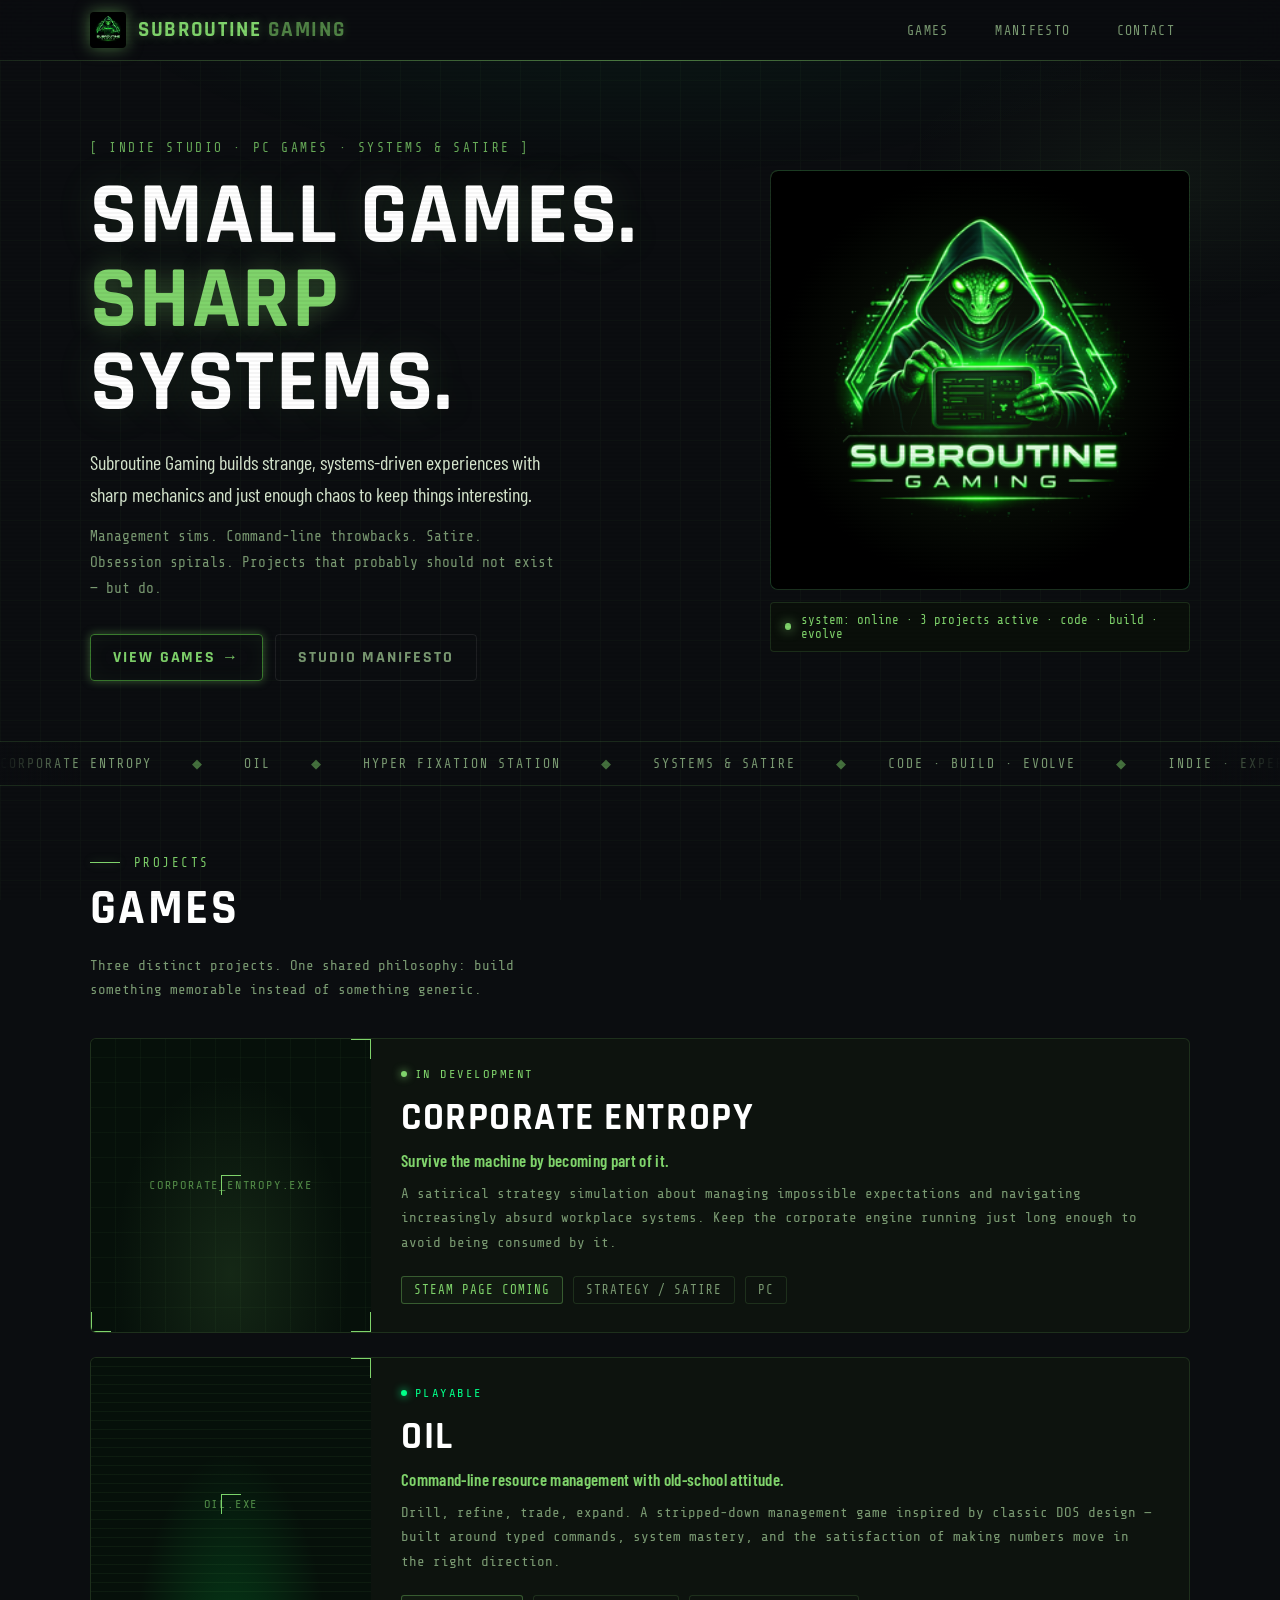
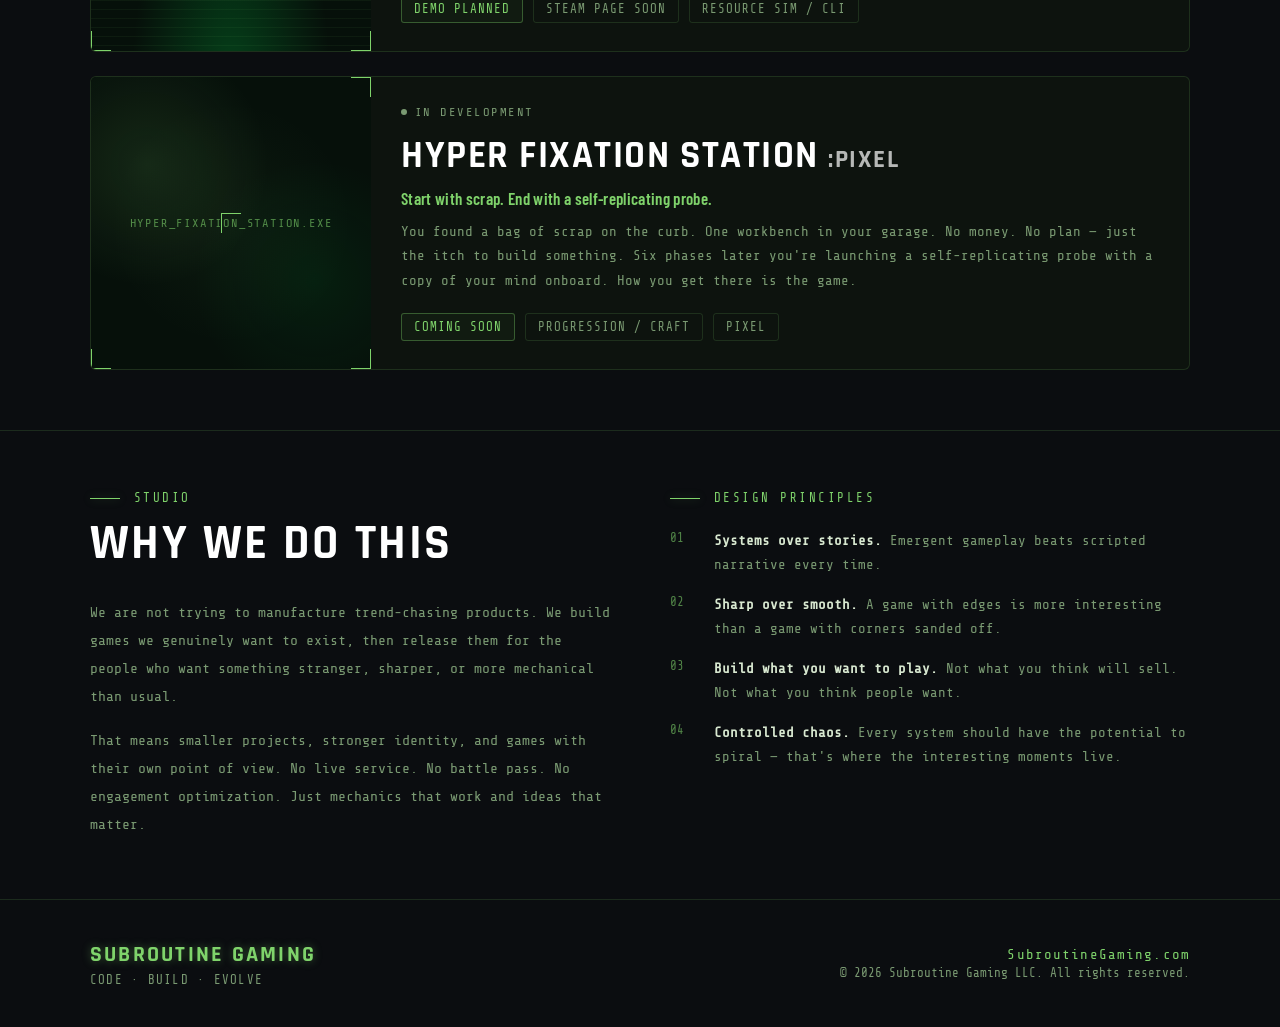
==== index.html @ ff996391 "Add files via upload" ====
<!DOCTYPE html>
<html lang="en">
<head>
  <meta charset="UTF-8" />
  <meta name="viewport" content="width=device-width, initial-scale=1.0" />
  <title>Subroutine Gaming — Small Games. Sharp Systems.</title>
  <meta name="description" content="Indie studio building experimental, systems-driven games with sharp mechanics, unusual presentation, and a little bit of chaos." />
  <link rel="preconnect" href="https://fonts.googleapis.com">
  <link rel="preconnect" href="https://fonts.gstatic.com" crossorigin>
  <link href="https://fonts.googleapis.com/css2?family=Rajdhani:wght@500;600;700&family=Share+Tech+Mono&family=Barlow+Condensed:wght@400;600;700;800&display=swap" rel="stylesheet">
  <style>
    :root {
      --neon: #7FD36B;
      --neon-bright: #00FF88;
      --neon-dim: #3a7a2e;
      --bg: #0B0D10;
      --bg-2: #0f1318;
      --bg-panel: #111519;
      --bg-card: rgba(15, 22, 15, 0.85);
      --text: #d8e8d0;
      --text-dim: #7a9a72;
      --border: rgba(127, 211, 107, 0.15);
      --border-bright: rgba(127, 211, 107, 0.4);
      --glow-sm: 0 0 10px rgba(127, 211, 107, 0.4);
      --glow-md: 0 0 24px rgba(127, 211, 107, 0.35);
      --glow-lg: 0 0 60px rgba(127, 211, 107, 0.2);
      --font-display: 'Rajdhani', sans-serif;
      --font-mono: 'Share Tech Mono', monospace;
      --font-body: 'Barlow Condensed', sans-serif;
      --max: 1100px;
      --radius: 4px;
    }

    *, *::before, *::after { box-sizing: border-box; }
    html { scroll-behavior: smooth; }

    body {
      margin: 0;
      font-family: var(--font-body);
      font-size: 18px;
      background-color: var(--bg);
      color: var(--text);
      overflow-x: hidden;
      min-height: 100vh;
    }

    /* === BACKGROUND === */
    body::before {
      content: '';
      position: fixed;
      inset: 0;
      pointer-events: none;
      z-index: 0;
      background:
        radial-gradient(ellipse 80% 50% at 50% -10%, rgba(0, 255, 136, 0.07) 0%, transparent 60%),
        radial-gradient(ellipse 40% 30% at 90% 20%, rgba(127, 211, 107, 0.05) 0%, transparent 50%);
    }

    /* Grid overlay */
    body::after {
      content: '';
      position: fixed;
      inset: 0;
      pointer-events: none;
      z-index: 0;
      opacity: 0.04;
      background-image:
        linear-gradient(rgba(127,211,107,0.8) 1px, transparent 1px),
        linear-gradient(90deg, rgba(127,211,107,0.8) 1px, transparent 1px);
      background-size: 40px 40px;
    }

    a { color: inherit; text-decoration: none; }

    .wrap {
      width: min(var(--max), calc(100% - 40px));
      margin: 0 auto;
      position: relative;
      z-index: 1;
    }

    /* === TOPBAR === */
    .topbar {
      position: sticky;
      top: 0;
      z-index: 100;
      border-bottom: 1px solid var(--border);
      background: rgba(11, 13, 16, 0.92);
      backdrop-filter: blur(20px);
    }

    .topbar::after {
      content: '';
      position: absolute;
      bottom: -1px;
      left: 0;
      right: 0;
      height: 1px;
      background: linear-gradient(90deg, transparent, var(--neon), transparent);
      opacity: 0.5;
    }

    .topbar-inner {
      display: flex;
      align-items: center;
      justify-content: space-between;
      gap: 16px;
      padding: 12px 0;
    }

    .brand {
      display: flex;
      align-items: center;
      gap: 12px;
      font-family: var(--font-display);
      font-weight: 700;
      font-size: 1.3rem;
      letter-spacing: 0.08em;
      text-transform: uppercase;
      color: var(--neon);
      text-shadow: var(--glow-sm);
    }

    .brand-logo {
      width: 36px;
      height: 36px;
      object-fit: cover;
      border-radius: 4px;
      filter: drop-shadow(0 0 8px rgba(127, 211, 107, 0.5));
    }

    .nav {
      display: flex;
      gap: 0;
    }

    .nav a {
      font-family: var(--font-mono);
      font-size: 0.82rem;
      color: var(--text-dim);
      letter-spacing: 0.1em;
      text-transform: uppercase;
      padding: 8px 14px;
      border: 1px solid transparent;
      transition: all 0.2s;
      position: relative;
    }

    .nav a:hover {
      color: var(--neon);
      border-color: var(--border);
      text-shadow: var(--glow-sm);
    }

    .nav a::before {
      content: '> ';
      opacity: 0;
      transition: opacity 0.2s;
    }

    .nav a:hover::before {
      opacity: 1;
    }

    /* === HERO === */
    .hero {
      padding: 80px 0 60px;
      position: relative;
    }

    .hero-grid {
      display: grid;
      grid-template-columns: 1fr 420px;
      gap: 40px;
      align-items: center;
    }

    .hero-eyebrow {
      font-family: var(--font-mono);
      font-size: 0.8rem;
      letter-spacing: 0.2em;
      color: var(--neon);
      text-transform: uppercase;
      margin-bottom: 20px;
      opacity: 0.8;
    }

    .hero-eyebrow::before { content: '[ '; }
    .hero-eyebrow::after { content: ' ]'; }

    h1 {
      font-family: var(--font-display);
      font-size: clamp(3rem, 7vw, 5.5rem);
      font-weight: 700;
      line-height: 0.95;
      letter-spacing: 0.02em;
      text-transform: uppercase;
      margin: 0 0 20px;
      color: #ffffff;
      text-shadow: 0 0 40px rgba(127, 211, 107, 0.15);
    }

    h1 .accent {
      color: var(--neon);
      text-shadow: var(--glow-md);
    }

    .hero-lead {
      font-size: 1.25rem;
      line-height: 1.6;
      color: var(--text);
      max-width: 50ch;
      margin-bottom: 14px;
      font-weight: 400;
    }

    .hero-sub {
      font-family: var(--font-mono);
      font-size: 0.9rem;
      color: var(--text-dim);
      line-height: 1.8;
      max-width: 58ch;
      margin-bottom: 32px;
    }

    .hero-actions {
      display: flex;
      gap: 12px;
      flex-wrap: wrap;
    }

    .btn {
      display: inline-flex;
      align-items: center;
      gap: 10px;
      padding: 12px 22px;
      font-family: var(--font-display);
      font-weight: 700;
      font-size: 1rem;
      letter-spacing: 0.12em;
      text-transform: uppercase;
      border-radius: var(--radius);
      transition: all 0.2s;
      cursor: pointer;
      border: none;
    }

    .btn-primary {
      background: transparent;
      color: var(--neon);
      border: 1px solid var(--neon-dim);
      box-shadow: inset 0 0 20px rgba(127, 211, 107, 0.05), var(--glow-sm);
    }

    .btn-primary:hover {
      background: rgba(127, 211, 107, 0.1);
      border-color: var(--neon);
      box-shadow: inset 0 0 30px rgba(127, 211, 107, 0.1), var(--glow-md);
      transform: translateY(-2px);
    }

    .btn-secondary {
      background: transparent;
      color: var(--text-dim);
      border: 1px solid rgba(255, 255, 255, 0.08);
    }

    .btn-secondary:hover {
      color: var(--text);
      border-color: rgba(255, 255, 255, 0.2);
      transform: translateY(-2px);
    }

    /* === HERO PANEL === */
    .hero-visual {
      position: relative;
    }

    .hero-mascot-frame {
      position: relative;
      background: linear-gradient(180deg, rgba(0,255,88,0.03), rgba(0,255,88,0.08));
      border: 1px solid var(--border);
      border-radius: 8px;
      overflow: hidden;
      aspect-ratio: 1;
    }

    .hero-mascot-frame::before {
      content: '';
      position: absolute;
      inset: 0;
      background: radial-gradient(ellipse at center, rgba(127,211,107,0.15) 0%, transparent 70%);
      z-index: 1;
      pointer-events: none;
    }

    .hero-mascot-frame::after {
      content: '';
      position: absolute;
      inset: -1px;
      border-radius: 8px;
      border: 1px solid transparent;
      background: linear-gradient(135deg, rgba(127,211,107,0.5), transparent, rgba(0,255,136,0.3)) border-box;
      -webkit-mask: linear-gradient(#fff 0 0) padding-box, linear-gradient(#fff 0 0);
      -webkit-mask-composite: destination-out;
      mask-composite: exclude;
    }

    .hero-mascot {
      width: 100%;
      height: 100%;
      object-fit: cover;
      display: block;
      filter: saturate(1.1) contrast(1.05);
    }

    .hero-status-strip {
      margin-top: 12px;
      padding: 10px 14px;
      background: rgba(10, 16, 10, 0.9);
      border: 1px solid var(--border);
      border-radius: var(--radius);
      font-family: var(--font-mono);
      font-size: 0.78rem;
      color: var(--neon);
      display: flex;
      align-items: center;
      gap: 10px;
    }

    .status-dot {
      width: 7px;
      height: 7px;
      border-radius: 50%;
      background: var(--neon);
      box-shadow: 0 0 12px var(--neon);
      animation: pulse 2s infinite;
    }

    @keyframes pulse {
      0%, 100% { opacity: 1; }
      50% { opacity: 0.4; }
    }

    /* === TAGLINE STRIP === */
    .tagline-strip {
      border-top: 1px solid var(--border);
      border-bottom: 1px solid var(--border);
      padding: 14px 0;
      overflow: hidden;
      position: relative;
      margin-bottom: 60px;
    }

    .tagline-strip::before,
    .tagline-strip::after {
      content: '';
      position: absolute;
      top: 0; bottom: 0;
      width: 80px;
      z-index: 2;
    }
    .tagline-strip::before { left: 0; background: linear-gradient(90deg, var(--bg), transparent); }
    .tagline-strip::after { right: 0; background: linear-gradient(-90deg, var(--bg), transparent); }

    .tagline-scroll {
      display: flex;
      gap: 40px;
      width: max-content;
      animation: scroll-left 20s linear infinite;
      font-family: var(--font-mono);
      font-size: 0.82rem;
      letter-spacing: 0.15em;
      text-transform: uppercase;
      color: var(--text-dim);
    }

    .tagline-scroll span.sep {
      color: var(--neon);
      opacity: 0.5;
    }

    @keyframes scroll-left {
      0% { transform: translateX(0); }
      100% { transform: translateX(-50%); }
    }

    /* === SECTION === */
    .section {
      padding: 10px 0 60px;
    }

    .section-label {
      display: flex;
      align-items: center;
      gap: 14px;
      font-family: var(--font-mono);
      font-size: 0.78rem;
      letter-spacing: 0.2em;
      text-transform: uppercase;
      color: var(--neon);
      margin-bottom: 8px;
    }

    .section-label::before {
      content: '';
      display: block;
      width: 30px;
      height: 1px;
      background: var(--neon);
      box-shadow: var(--glow-sm);
    }

    h2 {
      font-family: var(--font-display);
      font-size: clamp(2rem, 4vw, 3rem);
      font-weight: 700;
      text-transform: uppercase;
      letter-spacing: 0.05em;
      margin: 0 0 6px;
      color: #fff;
    }

    .section-meta {
      font-family: var(--font-mono);
      font-size: 0.88rem;
      color: var(--text-dim);
      margin-bottom: 36px;
      max-width: 55ch;
      line-height: 1.7;
    }

    /* === GAME CARDS === */
    .games-list {
      display: flex;
      flex-direction: column;
      gap: 24px;
    }

    .game-card {
      background: var(--bg-card);
      border: 1px solid var(--border);
      border-radius: 6px;
      overflow: hidden;
      display: grid;
      grid-template-columns: 280px 1fr;
      transition: border-color 0.3s, box-shadow 0.3s;
      position: relative;
    }

    .game-card:hover {
      border-color: var(--border-bright);
      box-shadow: 0 0 40px rgba(127, 211, 107, 0.07);
    }

    .game-card-visual {
      position: relative;
      background: #06100a;
      min-height: 220px;
      display: flex;
      align-items: center;
      justify-content: center;
      overflow: hidden;
    }

    .game-card-visual::before {
      content: attr(data-game);
      font-family: var(--font-mono);
      font-size: 0.75rem;
      letter-spacing: 0.15em;
      color: var(--neon);
      text-transform: uppercase;
      text-align: center;
      padding: 20px;
      opacity: 0.6;
      z-index: 1;
    }

    /* Game-specific visual art */
    .game-card-visual.corporate::after {
      content: '';
      position: absolute;
      inset: 0;
      background:
        repeating-linear-gradient(0deg, transparent, transparent 24px, rgba(127,211,107,0.04) 24px, rgba(127,211,107,0.04) 25px),
        repeating-linear-gradient(90deg, transparent, transparent 24px, rgba(127,211,107,0.04) 24px, rgba(127,211,107,0.04) 25px),
        radial-gradient(ellipse at 50% 80%, rgba(127,211,107,0.12) 0%, transparent 60%);
    }

    .game-card-visual.oil::after {
      content: '';
      position: absolute;
      inset: 0;
      background:
        repeating-linear-gradient(180deg, transparent, transparent 8px, rgba(127,211,107,0.06) 8px, rgba(127,211,107,0.06) 9px),
        radial-gradient(ellipse at 50% 110%, rgba(0,255,88,0.2) 0%, transparent 50%);
    }

    .game-card-visual.hyper::after {
      content: '';
      position: absolute;
      inset: 0;
      background:
        radial-gradient(circle at 20% 30%, rgba(127,211,107,0.12) 0%, transparent 40%),
        radial-gradient(circle at 80% 70%, rgba(0,200,80,0.08) 0%, transparent 40%),
        radial-gradient(circle at 50% 50%, rgba(127,211,107,0.05) 0%, transparent 60%);
    }

    .game-card-body {
      padding: 28px 30px;
      display: flex;
      flex-direction: column;
      justify-content: center;
    }

    .game-status {
      display: inline-flex;
      align-items: center;
      gap: 8px;
      font-family: var(--font-mono);
      font-size: 0.76rem;
      letter-spacing: 0.12em;
      text-transform: uppercase;
      color: var(--neon);
      margin-bottom: 12px;
    }

    .game-status-dot {
      width: 6px;
      height: 6px;
      border-radius: 50%;
      background: var(--neon);
      box-shadow: 0 0 8px var(--neon);
    }

    .game-status.playable { color: #00FF88; }
    .game-status.playable .game-status-dot { background: #00FF88; box-shadow: 0 0 8px #00FF88; }
    .game-status.soon { color: var(--neon); }
    .game-status.wip { color: #7a9a72; }
    .game-status.wip .game-status-dot { background: #7a9a72; box-shadow: none; }

    .game-title {
      font-family: var(--font-display);
      font-size: clamp(1.8rem, 3vw, 2.4rem);
      font-weight: 700;
      text-transform: uppercase;
      letter-spacing: 0.04em;
      color: #fff;
      margin: 0 0 8px;
    }

    .game-tagline {
      font-size: 1.05rem;
      font-weight: 600;
      color: var(--neon);
      margin-bottom: 12px;
      letter-spacing: 0.02em;
    }

    .game-desc {
      font-family: var(--font-mono);
      font-size: 0.88rem;
      color: var(--text-dim);
      line-height: 1.75;
      margin: 0 0 20px;
    }

    .game-actions {
      display: flex;
      gap: 10px;
      flex-wrap: wrap;
    }

    .chip {
      display: inline-flex;
      align-items: center;
      gap: 6px;
      padding: 6px 12px;
      border-radius: 3px;
      font-family: var(--font-mono);
      font-size: 0.78rem;
      letter-spacing: 0.08em;
      text-transform: uppercase;
      border: 1px solid rgba(127,211,107,0.15);
      color: var(--text-dim);
    }

    .chip.highlight {
      border-color: rgba(127,211,107,0.35);
      color: var(--neon);
      background: rgba(127,211,107,0.04);
    }

    /* === PHILOSOPHY === */
    .philosophy {
      padding: 60px 0;
      border-top: 1px solid var(--border);
      border-bottom: 1px solid var(--border);
      position: relative;
    }

    .philosophy-grid {
      display: grid;
      grid-template-columns: 1fr 1fr;
      gap: 60px;
      align-items: start;
    }

    .philosophy h2 {
      margin-bottom: 24px;
    }

    .philosophy p {
      font-family: var(--font-mono);
      font-size: 0.92rem;
      color: var(--text-dim);
      line-height: 1.9;
      margin: 0 0 16px;
    }

    .philosophy p:last-child { margin: 0; }

    .manifest-items {
      display: flex;
      flex-direction: column;
      gap: 16px;
    }

    .manifest-item {
      display: flex;
      gap: 16px;
      align-items: flex-start;
    }

    .manifest-num {
      font-family: var(--font-mono);
      font-size: 0.78rem;
      color: var(--neon);
      opacity: 0.6;
      min-width: 28px;
      padding-top: 2px;
    }

    .manifest-text {
      font-family: var(--font-mono);
      font-size: 0.88rem;
      color: var(--text-dim);
      line-height: 1.7;
    }

    .manifest-text strong {
      color: var(--text);
      font-weight: 600;
    }

    /* === FOOTER === */
    .footer {
      padding: 40px 0;
      position: relative;
    }

    .footer-inner {
      display: flex;
      align-items: center;
      justify-content: space-between;
      gap: 24px;
      flex-wrap: wrap;
    }

    .footer-brand {
      font-family: var(--font-display);
      font-size: 1.4rem;
      font-weight: 700;
      text-transform: uppercase;
      letter-spacing: 0.1em;
      color: var(--neon);
      text-shadow: var(--glow-sm);
    }

    .footer-tagline {
      font-family: var(--font-mono);
      font-size: 0.78rem;
      color: var(--text-dim);
      letter-spacing: 0.1em;
      margin-top: 4px;
      text-transform: uppercase;
    }

    .footer-right {
      text-align: right;
    }

    .footer-url {
      font-family: var(--font-mono);
      font-size: 0.88rem;
      color: var(--neon);
      letter-spacing: 0.08em;
    }

    .footer-copy {
      font-family: var(--font-mono);
      font-size: 0.78rem;
      color: var(--text-dim);
      margin-top: 4px;
    }

    /* === SCAN LINE EFFECT === */
    .scanlines {
      position: fixed;
      inset: 0;
      pointer-events: none;
      z-index: 999;
      background: repeating-linear-gradient(
        0deg,
        transparent,
        transparent 2px,
        rgba(0, 0, 0, 0.04) 2px,
        rgba(0, 0, 0, 0.04) 4px
      );
    }

    /* === CORNER DECORATIONS === */
    .corner-deco {
      position: absolute;
      width: 20px;
      height: 20px;
    }

    .corner-deco::before,
    .corner-deco::after {
      content: '';
      position: absolute;
      background: var(--neon);
    }

    .corner-deco::before {
      width: 100%;
      height: 1px;
      top: 0; left: 0;
    }

    .corner-deco::after {
      width: 1px;
      height: 100%;
      top: 0; left: 0;
    }

    .corner-deco.tr {
      top: 0; right: 0;
      transform: rotate(90deg);
    }

    .corner-deco.bl {
      bottom: 0; left: 0;
      transform: rotate(270deg);
    }

    .corner-deco.br {
      bottom: 0; right: 0;
      transform: rotate(180deg);
    }

    /* === RESPONSIVE === */
    @media (max-width: 900px) {
      .hero-grid {
        grid-template-columns: 1fr;
      }

      .hero-visual {
        max-width: 320px;
        margin: 0 auto;
      }

      .game-card {
        grid-template-columns: 1fr;
      }

      .game-card-visual {
        min-height: 140px;
      }

      .philosophy-grid {
        grid-template-columns: 1fr;
        gap: 32px;
      }
    }

    @media (max-width: 600px) {
      .nav a span { display: none; }
      h1 { font-size: 2.8rem; }
      .hero { padding: 50px 0 40px; }
      .footer-inner { flex-direction: column; align-items: flex-start; }
      .footer-right { text-align: left; }
    }
  </style>
</head>
<body>

<div class="scanlines"></div>

<!-- NAV -->
<header class="topbar">
  <div class="wrap topbar-inner">
    <a class="brand" href="#top">
      <img class="brand-logo" src="[data-uri]" alt="Subroutine Gaming mascot" />
      <span>Subroutine <span style="opacity:0.6">Gaming</span></span>
    </a>
    <nav class="nav">
      <a href="#games"><span>Games</span></a>
      <a href="#about"><span>Manifesto</span></a>
      <a href="#contact"><span>Contact</span></a>
    </nav>
  </div>
</header>

<!-- HERO -->
<main id="top">
  <section class="hero wrap">
    <div class="hero-grid">
      <div class="hero-copy">
        <div class="hero-eyebrow">Indie Studio · PC Games · Systems &amp; Satire</div>
        <h1>Small Games.<br><span class="accent">Sharp</span><br>Systems.</h1>
        <p class="hero-lead">Subroutine Gaming builds strange, systems-driven experiences with sharp mechanics and just enough chaos to keep things interesting.</p>
        <p class="hero-sub">Management sims. Command-line throwbacks. Satire. Obsession spirals. Projects that probably should not exist — but do.</p>
        <div class="hero-actions">
          <a class="btn btn-primary" href="#games">View Games →</a>
          <a class="btn btn-secondary" href="#about">Studio Manifesto</a>
        </div>
      </div>

      <aside class="hero-visual">
        <div class="hero-mascot-frame">
          <img class="hero-mascot" src="[data-uri]" alt="Subroutine Gaming — hooded reptilian mascot with cyberpunk aesthetic" />
        </div>
        <div class="hero-status-strip">
          <span class="status-dot"></span>
          <span>system: online · 3 projects active · code · build · evolve</span>
        </div>
      </aside>
    </div>
  </section>

  <!-- TAGLINE TICKER -->
  <div class="tagline-strip">
    <div class="tagline-scroll">
      <span>Corporate Entropy</span><span class="sep"> ◆ </span>
      <span>OIL</span><span class="sep"> ◆ </span>
      <span>Hyper Fixation Station</span><span class="sep"> ◆ </span>
      <span>Systems &amp; Satire</span><span class="sep"> ◆ </span>
      <span>Code · Build · Evolve</span><span class="sep"> ◆ </span>
      <span>Indie · Experimental · PC</span><span class="sep"> ◆ </span>
      <span>Corporate Entropy</span><span class="sep"> ◆ </span>
      <span>OIL</span><span class="sep"> ◆ </span>
      <span>Hyper Fixation Station</span><span class="sep"> ◆ </span>
      <span>Systems &amp; Satire</span><span class="sep"> ◆ </span>
      <span>Code · Build · Evolve</span><span class="sep"> ◆ </span>
      <span>Indie · Experimental · PC</span><span class="sep"> ◆ </span>
    </div>
  </div>

  <!-- GAMES -->
  <section class="section wrap" id="games">
    <div class="section-label">Projects</div>
    <h2>Games</h2>
    <p class="section-meta">Three distinct projects. One shared philosophy: build something memorable instead of something generic.</p>

    <div class="games-list">

      <!-- Corporate Entropy -->
      <article class="game-card">
        <div class="game-card-visual corporate" data-game="corporate_entropy.exe">
          <div class="corner-deco"></div>
          <div class="corner-deco tr"></div>
          <div class="corner-deco bl"></div>
          <div class="corner-deco br"></div>
        </div>
        <div class="game-card-body">
          <div class="game-status soon">
            <span class="game-status-dot"></span>
            In Development
          </div>
          <h3 class="game-title">Corporate Entropy</h3>
          <div class="game-tagline">Survive the machine by becoming part of it.</div>
          <p class="game-desc">A satirical strategy simulation about managing impossible expectations and navigating increasingly absurd workplace systems. Keep the corporate engine running just long enough to avoid being consumed by it.</p>
          <div class="game-actions">
            <span class="chip highlight">Steam page coming</span>
            <span class="chip">Strategy / Satire</span>
            <span class="chip">PC</span>
          </div>
        </div>
      </article>

      <!-- OIL -->
      <article class="game-card">
        <div class="game-card-visual oil" data-game="oil.exe">
          <div class="corner-deco"></div>
          <div class="corner-deco tr"></div>
          <div class="corner-deco bl"></div>
          <div class="corner-deco br"></div>
        </div>
        <div class="game-card-body">
          <div class="game-status playable">
            <span class="game-status-dot"></span>
            Playable
          </div>
          <h3 class="game-title">OIL</h3>
          <div class="game-tagline">Command-line resource management with old-school attitude.</div>
          <p class="game-desc">Drill, refine, trade, expand. A stripped-down management game inspired by classic DOS design — built around typed commands, system mastery, and the satisfaction of making numbers move in the right direction.</p>
          <div class="game-actions">
            <span class="chip highlight">Demo planned</span>
            <span class="chip">Steam page soon</span>
            <span class="chip">Resource Sim / CLI</span>
          </div>
        </div>
      </article>

      <!-- HFS -->
      <article class="game-card">
        <div class="game-card-visual hyper" data-game="hyper_fixation_station.exe">
          <div class="corner-deco"></div>
          <div class="corner-deco tr"></div>
          <div class="corner-deco bl"></div>
          <div class="corner-deco br"></div>
        </div>
        <div class="game-card-body">
          <div class="game-status wip">
            <span class="game-status-dot"></span>
            In Development
          </div>
          <h3 class="game-title">Hyper Fixation Station <span style="font-size:0.65em; opacity:0.7">:Pixel</span></h3>
          <div class="game-tagline">Start with scrap. End with a self-replicating probe.</div>
          <p class="game-desc">You found a bag of scrap on the curb. One workbench in your garage. No money. No plan — just the itch to build something. Six phases later you're launching a self-replicating probe with a copy of your mind onboard. How you get there is the game.</p>
          <div class="game-actions">
            <span class="chip highlight">Coming soon</span>
            <span class="chip">Progression / Craft</span>
            <span class="chip">Pixel</span>
          </div>
        </div>
      </article>

    </div>
  </section>

  <!-- PHILOSOPHY -->
  <section class="philosophy" id="about">
    <div class="wrap">
      <div class="philosophy-grid">
        <div>
          <div class="section-label">Studio</div>
          <h2>Why We Do This</h2>
          <p>We are not trying to manufacture trend-chasing products. We build games we genuinely want to exist, then release them for the people who want something stranger, sharper, or more mechanical than usual.</p>
          <p>That means smaller projects, stronger identity, and games with their own point of view. No live service. No battle pass. No engagement optimization. Just mechanics that work and ideas that matter.</p>
        </div>

        <div class="manifest-items">
          <div class="section-label">Design Principles</div>
          <div class="manifest-item">
            <span class="manifest-num">01</span>
            <span class="manifest-text"><strong>Systems over stories.</strong> Emergent gameplay beats scripted narrative every time.</span>
          </div>
          <div class="manifest-item">
            <span class="manifest-num">02</span>
            <span class="manifest-text"><strong>Sharp over smooth.</strong> A game with edges is more interesting than a game with corners sanded off.</span>
          </div>
          <div class="manifest-item">
            <span class="manifest-num">03</span>
            <span class="manifest-text"><strong>Build what you want to play.</strong> Not what you think will sell. Not what you think people want.</span>
          </div>
          <div class="manifest-item">
            <span class="manifest-num">04</span>
            <span class="manifest-text"><strong>Controlled chaos.</strong> Every system should have the potential to spiral — that's where the interesting moments live.</span>
          </div>
        </div>
      </div>
    </div>
  </section>

  <!-- FOOTER / CONTACT -->
  <section id="contact" class="footer">
    <div class="wrap footer-inner">
      <div>
        <div class="footer-brand">Subroutine Gaming</div>
        <div class="footer-tagline">Code · Build · Evolve</div>
      </div>
      <div class="footer-right">
        <div class="footer-url">SubroutineGaming.com</div>
        <div class="footer-copy">© 2026 Subroutine Gaming LLC. All rights reserved.</div>
      </div>
    </div>
  </section>
</main>

</body>
</html>
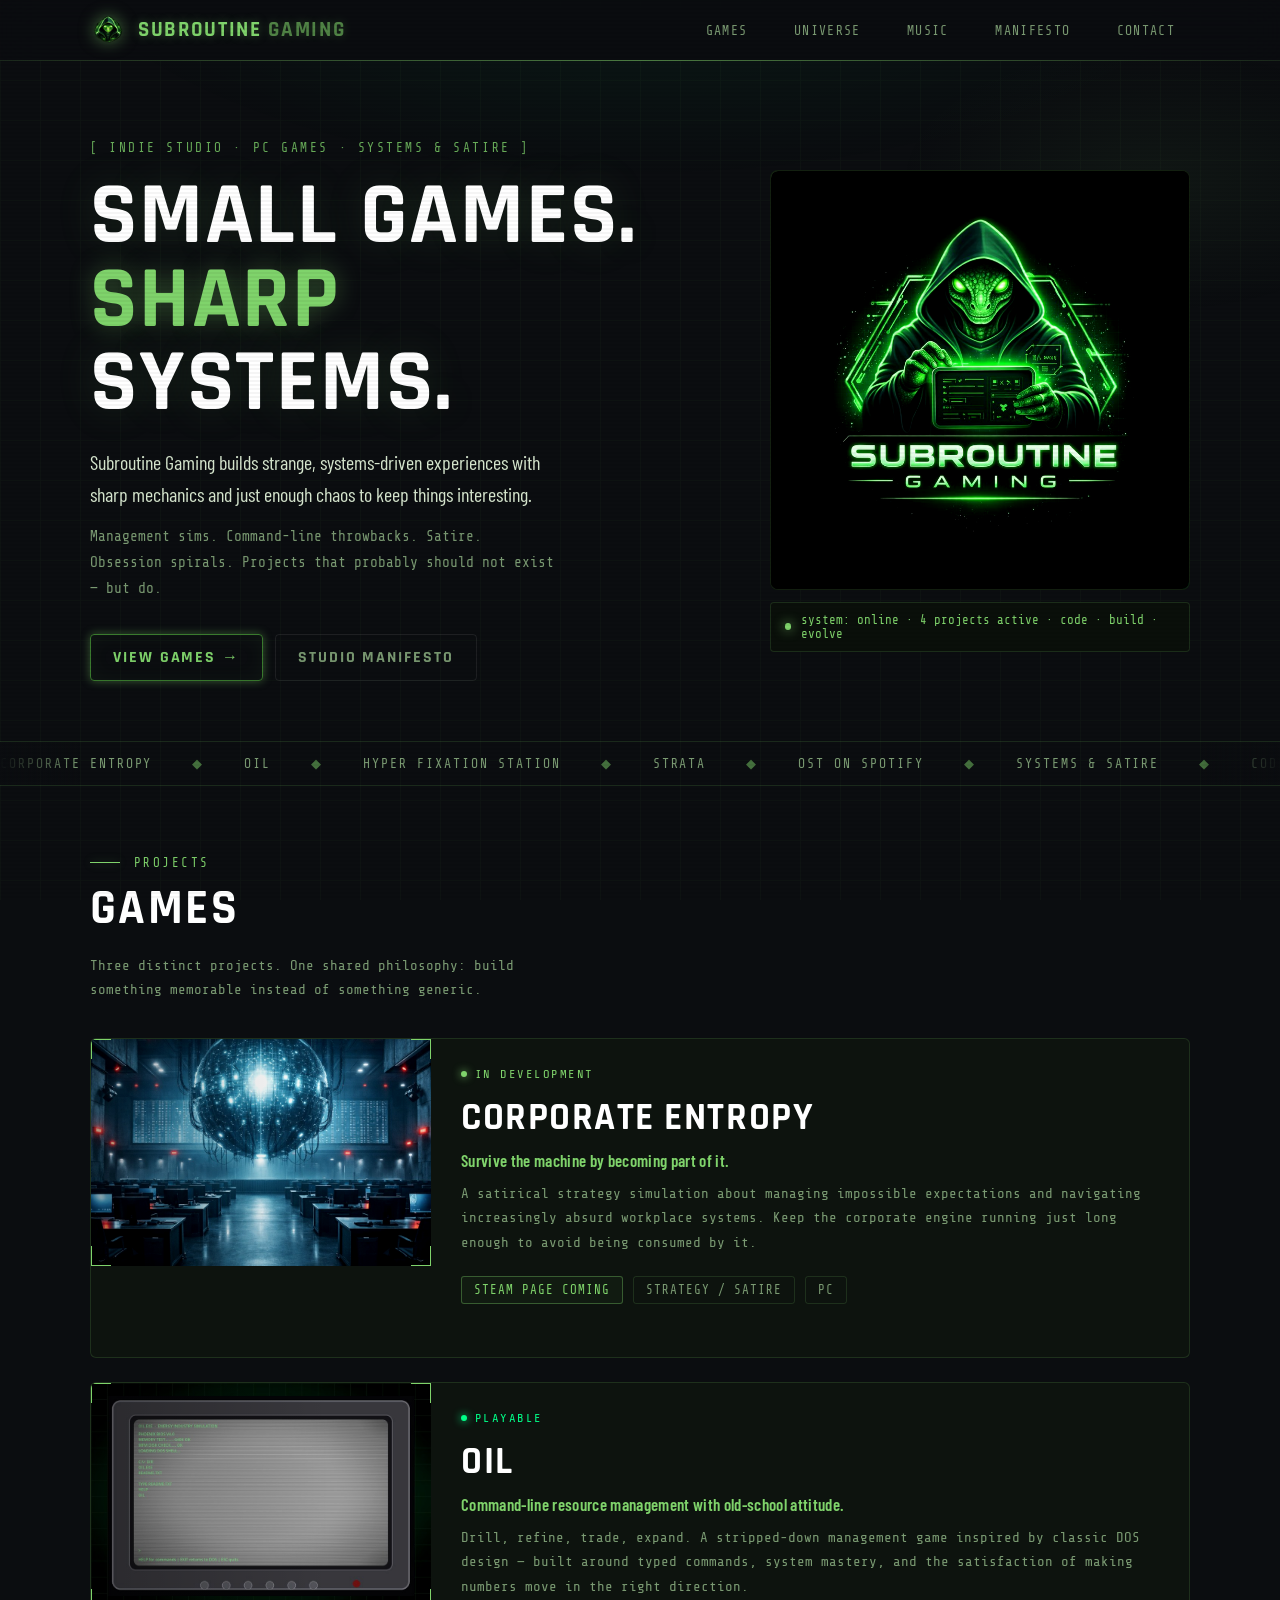
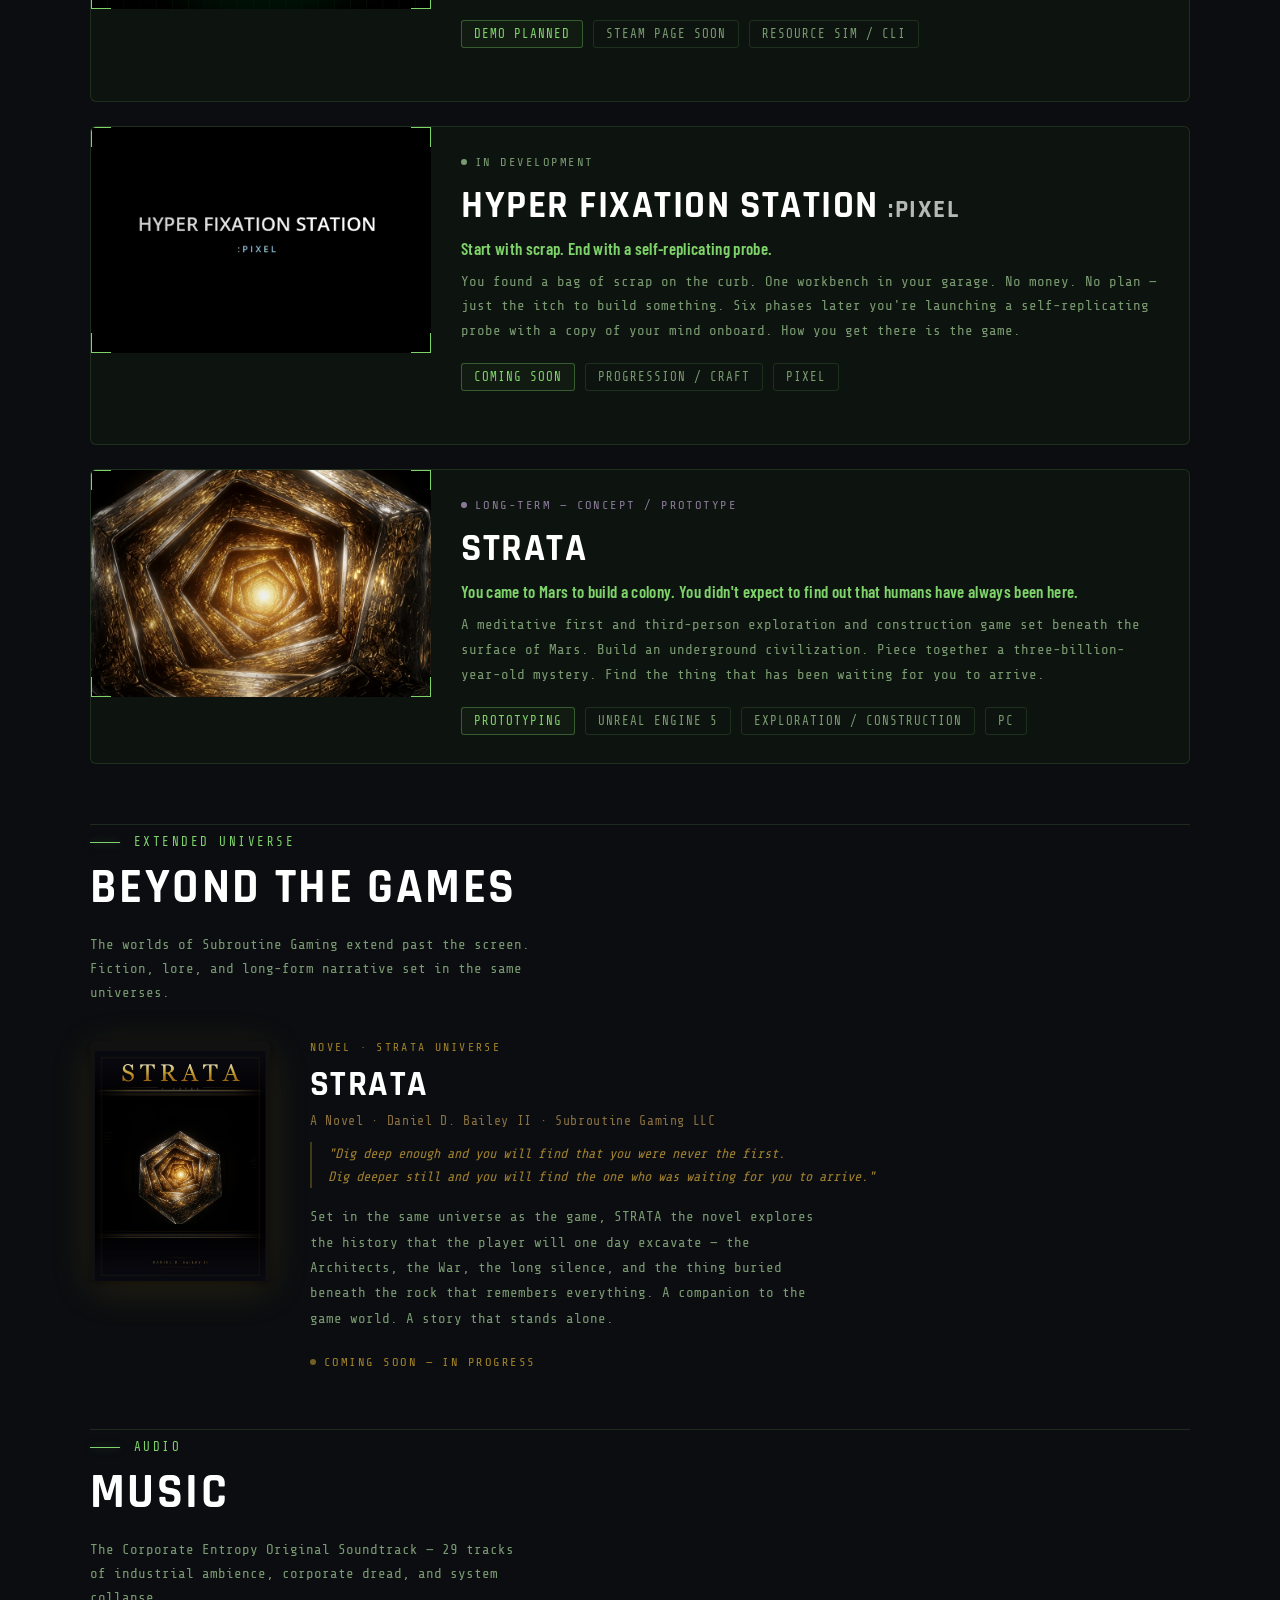
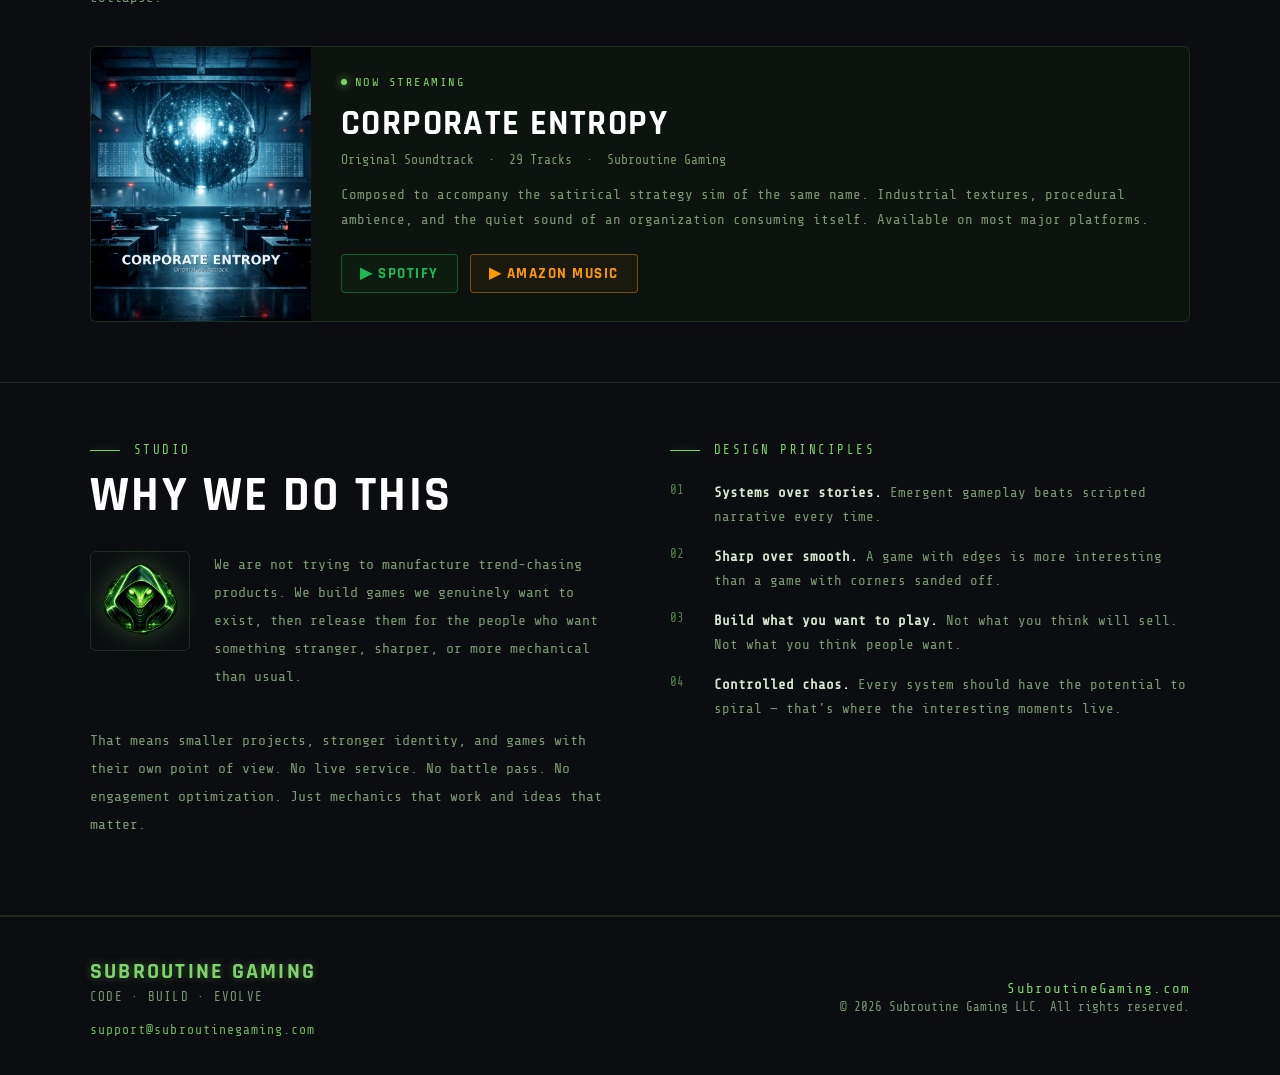
==== commit eabc66a0: "Add files via upload Update to site 3/29/2026" ====
--- a/index.html
+++ b/index.html
@@ -3,170 +3,15 @@
 <head>
   <meta charset="UTF-8" />
   <meta name="viewport" content="width=device-width, initial-scale=1.0" />
-  <title>Subroutine Gaming — Small Games. Sharp Systems.</title>
-  <meta name="description" content="Indie studio building experimental, systems-driven games with sharp mechanics, unusual presentation, and a little bit of chaos." />
-  <link rel="preconnect" href="https://fonts.googleapis.com">
-  <link rel="preconnect" href="https://fonts.gstatic.com" crossorigin>
-  <link href="https://fonts.googleapis.com/css2?family=Rajdhani:wght@500;600;700&family=Share+Tech+Mono&family=Barlow+Condensed:wght@400;600;700;800&display=swap" rel="stylesheet">
+  <title>Subroutine Gaming — Indie PC Games | Small Games. Sharp Systems.</title>
+  <meta name="description" content="Subroutine Gaming LLC — indie PC game studio building strategy sims, CLI throwbacks, and experimental games. Corporate Entropy, OIL, Hyper Fixation Station: Pixel." />
+  <link rel="canonical" href="https://subroutinegaming.com/" />
+  <link rel="stylesheet" href="style.css" />
   <style>
-    :root {
-      --neon: #7FD36B;
-      --neon-bright: #00FF88;
-      --neon-dim: #3a7a2e;
-      --bg: #0B0D10;
-      --bg-2: #0f1318;
-      --bg-panel: #111519;
-      --bg-card: rgba(15, 22, 15, 0.85);
-      --text: #d8e8d0;
-      --text-dim: #7a9a72;
-      --border: rgba(127, 211, 107, 0.15);
-      --border-bright: rgba(127, 211, 107, 0.4);
-      --glow-sm: 0 0 10px rgba(127, 211, 107, 0.4);
-      --glow-md: 0 0 24px rgba(127, 211, 107, 0.35);
-      --glow-lg: 0 0 60px rgba(127, 211, 107, 0.2);
-      --font-display: 'Rajdhani', sans-serif;
-      --font-mono: 'Share Tech Mono', monospace;
-      --font-body: 'Barlow Condensed', sans-serif;
-      --max: 1100px;
-      --radius: 4px;
-    }
-
-    *, *::before, *::after { box-sizing: border-box; }
-    html { scroll-behavior: smooth; }
-
-    body {
-      margin: 0;
-      font-family: var(--font-body);
-      font-size: 18px;
-      background-color: var(--bg);
-      color: var(--text);
-      overflow-x: hidden;
-      min-height: 100vh;
-    }
-
-    /* === BACKGROUND === */
-    body::before {
-      content: '';
-      position: fixed;
-      inset: 0;
-      pointer-events: none;
-      z-index: 0;
-      background:
-        radial-gradient(ellipse 80% 50% at 50% -10%, rgba(0, 255, 136, 0.07) 0%, transparent 60%),
-        radial-gradient(ellipse 40% 30% at 90% 20%, rgba(127, 211, 107, 0.05) 0%, transparent 50%);
-    }
-
-    /* Grid overlay */
-    body::after {
-      content: '';
-      position: fixed;
-      inset: 0;
-      pointer-events: none;
-      z-index: 0;
-      opacity: 0.04;
-      background-image:
-        linear-gradient(rgba(127,211,107,0.8) 1px, transparent 1px),
-        linear-gradient(90deg, rgba(127,211,107,0.8) 1px, transparent 1px);
-      background-size: 40px 40px;
-    }
-
-    a { color: inherit; text-decoration: none; }
-
-    .wrap {
-      width: min(var(--max), calc(100% - 40px));
-      margin: 0 auto;
-      position: relative;
-      z-index: 1;
-    }
-
-    /* === TOPBAR === */
-    .topbar {
-      position: sticky;
-      top: 0;
-      z-index: 100;
-      border-bottom: 1px solid var(--border);
-      background: rgba(11, 13, 16, 0.92);
-      backdrop-filter: blur(20px);
-    }
-
-    .topbar::after {
-      content: '';
-      position: absolute;
-      bottom: -1px;
-      left: 0;
-      right: 0;
-      height: 1px;
-      background: linear-gradient(90deg, transparent, var(--neon), transparent);
-      opacity: 0.5;
-    }
-
-    .topbar-inner {
-      display: flex;
-      align-items: center;
-      justify-content: space-between;
-      gap: 16px;
-      padding: 12px 0;
-    }
-
-    .brand {
-      display: flex;
-      align-items: center;
-      gap: 12px;
-      font-family: var(--font-display);
-      font-weight: 700;
-      font-size: 1.3rem;
-      letter-spacing: 0.08em;
-      text-transform: uppercase;
-      color: var(--neon);
-      text-shadow: var(--glow-sm);
-    }
-
-    .brand-logo {
-      width: 36px;
-      height: 36px;
-      object-fit: cover;
-      border-radius: 4px;
-      filter: drop-shadow(0 0 8px rgba(127, 211, 107, 0.5));
-    }
-
-    .nav {
-      display: flex;
-      gap: 0;
-    }
-
-    .nav a {
-      font-family: var(--font-mono);
-      font-size: 0.82rem;
-      color: var(--text-dim);
-      letter-spacing: 0.1em;
-      text-transform: uppercase;
-      padding: 8px 14px;
-      border: 1px solid transparent;
-      transition: all 0.2s;
-      position: relative;
-    }
-
-    .nav a:hover {
-      color: var(--neon);
-      border-color: var(--border);
-      text-shadow: var(--glow-sm);
-    }
-
-    .nav a::before {
-      content: '> ';
-      opacity: 0;
-      transition: opacity 0.2s;
-    }
-
-    .nav a:hover::before {
-      opacity: 1;
-    }
-
-    /* === HERO === */
-    .hero {
-      padding: 80px 0 60px;
-      position: relative;
-    }
+    /* ── INDEX-SPECIFIC STYLES ── */
+
+    /* HERO */
+    .hero { padding: 80px 0 60px; position: relative; }
 
     .hero-grid {
       display: grid;
@@ -186,7 +31,7 @@
     }
 
     .hero-eyebrow::before { content: '[ '; }
-    .hero-eyebrow::after { content: ' ]'; }
+    .hero-eyebrow::after  { content: ' ]'; }
 
     h1 {
       font-family: var(--font-display);
@@ -200,10 +45,7 @@
       text-shadow: 0 0 40px rgba(127, 211, 107, 0.15);
     }
 
-    h1 .accent {
-      color: var(--neon);
-      text-shadow: var(--glow-md);
-    }
+    h1 .accent { color: var(--neon); text-shadow: var(--glow-md); }
 
     .hero-lead {
       font-size: 1.25rem;
@@ -223,75 +65,16 @@
       margin-bottom: 32px;
     }
 
-    .hero-actions {
-      display: flex;
-      gap: 12px;
-      flex-wrap: wrap;
-    }
-
-    .btn {
-      display: inline-flex;
-      align-items: center;
-      gap: 10px;
-      padding: 12px 22px;
-      font-family: var(--font-display);
-      font-weight: 700;
-      font-size: 1rem;
-      letter-spacing: 0.12em;
-      text-transform: uppercase;
-      border-radius: var(--radius);
-      transition: all 0.2s;
-      cursor: pointer;
-      border: none;
-    }
-
-    .btn-primary {
-      background: transparent;
-      color: var(--neon);
-      border: 1px solid var(--neon-dim);
-      box-shadow: inset 0 0 20px rgba(127, 211, 107, 0.05), var(--glow-sm);
-    }
-
-    .btn-primary:hover {
-      background: rgba(127, 211, 107, 0.1);
-      border-color: var(--neon);
-      box-shadow: inset 0 0 30px rgba(127, 211, 107, 0.1), var(--glow-md);
-      transform: translateY(-2px);
-    }
-
-    .btn-secondary {
-      background: transparent;
-      color: var(--text-dim);
-      border: 1px solid rgba(255, 255, 255, 0.08);
-    }
-
-    .btn-secondary:hover {
-      color: var(--text);
-      border-color: rgba(255, 255, 255, 0.2);
-      transform: translateY(-2px);
-    }
-
-    /* === HERO PANEL === */
-    .hero-visual {
-      position: relative;
-    }
-
+    .hero-actions { display: flex; gap: 12px; flex-wrap: wrap; }
+
+    /* HERO PANEL */
     .hero-mascot-frame {
       position: relative;
-      background: linear-gradient(180deg, rgba(0,255,88,0.03), rgba(0,255,88,0.08));
+      background: #000;
       border: 1px solid var(--border);
       border-radius: 8px;
       overflow: hidden;
       aspect-ratio: 1;
-    }
-
-    .hero-mascot-frame::before {
-      content: '';
-      position: absolute;
-      inset: 0;
-      background: radial-gradient(ellipse at center, rgba(127,211,107,0.15) 0%, transparent 70%);
-      z-index: 1;
-      pointer-events: none;
     }
 
     .hero-mascot-frame::after {
@@ -304,6 +87,7 @@
       -webkit-mask: linear-gradient(#fff 0 0) padding-box, linear-gradient(#fff 0 0);
       -webkit-mask-composite: destination-out;
       mask-composite: exclude;
+      pointer-events: none;
     }
 
     .hero-mascot {
@@ -329,20 +113,13 @@
     }
 
     .status-dot {
-      width: 7px;
-      height: 7px;
+      width: 7px; height: 7px;
       border-radius: 50%;
       background: var(--neon);
       box-shadow: 0 0 12px var(--neon);
-      animation: pulse 2s infinite;
-    }
-
-    @keyframes pulse {
-      0%, 100% { opacity: 1; }
-      50% { opacity: 0.4; }
-    }
-
-    /* === TAGLINE STRIP === */
+    }
+
+    /* TAGLINE TICKER */
     .tagline-strip {
       border-top: 1px solid var(--border);
       border-bottom: 1px solid var(--border);
@@ -360,14 +137,15 @@
       width: 80px;
       z-index: 2;
     }
+
     .tagline-strip::before { left: 0; background: linear-gradient(90deg, var(--bg), transparent); }
-    .tagline-strip::after { right: 0; background: linear-gradient(-90deg, var(--bg), transparent); }
+    .tagline-strip::after  { right: 0; background: linear-gradient(-90deg, var(--bg), transparent); }
 
     .tagline-scroll {
       display: flex;
       gap: 40px;
       width: max-content;
-      animation: scroll-left 20s linear infinite;
+      animation: scroll-left 22s linear infinite;
       font-family: var(--font-mono);
       font-size: 0.82rem;
       letter-spacing: 0.15em;
@@ -375,62 +153,14 @@
       color: var(--text-dim);
     }
 
-    .tagline-scroll span.sep {
-      color: var(--neon);
-      opacity: 0.5;
-    }
+    .tagline-scroll .sep { color: var(--neon); opacity: 0.5; }
 
     @keyframes scroll-left {
-      0% { transform: translateX(0); }
+      0%   { transform: translateX(0); }
       100% { transform: translateX(-50%); }
     }
 
-    /* === SECTION === */
-    .section {
-      padding: 10px 0 60px;
-    }
-
-    .section-label {
-      display: flex;
-      align-items: center;
-      gap: 14px;
-      font-family: var(--font-mono);
-      font-size: 0.78rem;
-      letter-spacing: 0.2em;
-      text-transform: uppercase;
-      color: var(--neon);
-      margin-bottom: 8px;
-    }
-
-    .section-label::before {
-      content: '';
-      display: block;
-      width: 30px;
-      height: 1px;
-      background: var(--neon);
-      box-shadow: var(--glow-sm);
-    }
-
-    h2 {
-      font-family: var(--font-display);
-      font-size: clamp(2rem, 4vw, 3rem);
-      font-weight: 700;
-      text-transform: uppercase;
-      letter-spacing: 0.05em;
-      margin: 0 0 6px;
-      color: #fff;
-    }
-
-    .section-meta {
-      font-family: var(--font-mono);
-      font-size: 0.88rem;
-      color: var(--text-dim);
-      margin-bottom: 36px;
-      max-width: 55ch;
-      line-height: 1.7;
-    }
-
-    /* === GAME CARDS === */
+    /* GAME CARDS */
     .games-list {
       display: flex;
       flex-direction: column;
@@ -443,9 +173,11 @@
       border-radius: 6px;
       overflow: hidden;
       display: grid;
-      grid-template-columns: 280px 1fr;
+      grid-template-columns: 340px 1fr;
       transition: border-color 0.3s, box-shadow 0.3s;
       position: relative;
+      text-decoration: none;
+      color: inherit;
     }
 
     .game-card:hover {
@@ -456,54 +188,33 @@
     .game-card-visual {
       position: relative;
       background: #06100a;
-      min-height: 220px;
-      display: flex;
-      align-items: center;
-      justify-content: center;
       overflow: hidden;
-    }
-
-    .game-card-visual::before {
-      content: attr(data-game);
-      font-family: var(--font-mono);
-      font-size: 0.75rem;
-      letter-spacing: 0.15em;
-      color: var(--neon);
-      text-transform: uppercase;
-      text-align: center;
-      padding: 20px;
-      opacity: 0.6;
-      z-index: 1;
-    }
-
-    /* Game-specific visual art */
-    .game-card-visual.corporate::after {
+      aspect-ratio: 3 / 2;
+    }
+
+    .game-card-visual img {
+      position: absolute;
+      inset: 0;
+      width: 100%;
+      height: 100%;
+      object-fit: cover;
+      object-position: center;
+      display: block;
+      filter: saturate(0.88) contrast(1.05);
+      transition: filter 0.3s;
+    }
+
+    .game-card:hover .game-card-visual img {
+      filter: saturate(1.0) contrast(1.08);
+    }
+
+    .game-card-visual::after {
       content: '';
       position: absolute;
       inset: 0;
-      background:
-        repeating-linear-gradient(0deg, transparent, transparent 24px, rgba(127,211,107,0.04) 24px, rgba(127,211,107,0.04) 25px),
-        repeating-linear-gradient(90deg, transparent, transparent 24px, rgba(127,211,107,0.04) 24px, rgba(127,211,107,0.04) 25px),
-        radial-gradient(ellipse at 50% 80%, rgba(127,211,107,0.12) 0%, transparent 60%);
-    }
-
-    .game-card-visual.oil::after {
-      content: '';
-      position: absolute;
-      inset: 0;
-      background:
-        repeating-linear-gradient(180deg, transparent, transparent 8px, rgba(127,211,107,0.06) 8px, rgba(127,211,107,0.06) 9px),
-        radial-gradient(ellipse at 50% 110%, rgba(0,255,88,0.2) 0%, transparent 50%);
-    }
-
-    .game-card-visual.hyper::after {
-      content: '';
-      position: absolute;
-      inset: 0;
-      background:
-        radial-gradient(circle at 20% 30%, rgba(127,211,107,0.12) 0%, transparent 40%),
-        radial-gradient(circle at 80% 70%, rgba(0,200,80,0.08) 0%, transparent 40%),
-        radial-gradient(circle at 50% 50%, rgba(127,211,107,0.05) 0%, transparent 60%);
+      background: linear-gradient(to right, rgba(0,0,0,0.25) 0%, transparent 70%);
+      pointer-events: none;
+      z-index: 1;
     }
 
     .game-card-body {
@@ -512,32 +223,6 @@
       flex-direction: column;
       justify-content: center;
     }
-
-    .game-status {
-      display: inline-flex;
-      align-items: center;
-      gap: 8px;
-      font-family: var(--font-mono);
-      font-size: 0.76rem;
-      letter-spacing: 0.12em;
-      text-transform: uppercase;
-      color: var(--neon);
-      margin-bottom: 12px;
-    }
-
-    .game-status-dot {
-      width: 6px;
-      height: 6px;
-      border-radius: 50%;
-      background: var(--neon);
-      box-shadow: 0 0 8px var(--neon);
-    }
-
-    .game-status.playable { color: #00FF88; }
-    .game-status.playable .game-status-dot { background: #00FF88; box-shadow: 0 0 8px #00FF88; }
-    .game-status.soon { color: var(--neon); }
-    .game-status.wip { color: #7a9a72; }
-    .game-status.wip .game-status-dot { background: #7a9a72; box-shadow: none; }
 
     .game-title {
       font-family: var(--font-display);
@@ -565,33 +250,208 @@
       margin: 0 0 20px;
     }
 
-    .game-actions {
+    .game-actions { display: flex; gap: 10px; flex-wrap: wrap; }
+
+    .game-card-link-hint {
+      font-family: var(--font-mono);
+      font-size: 0.76rem;
+      color: var(--neon);
+      opacity: 0;
+      transition: opacity 0.2s;
+      margin-top: 10px;
+      letter-spacing: 0.1em;
+    }
+
+    .game-card:hover .game-card-link-hint { opacity: 0.7; }
+
+    .game-status.concept { color: #8a7a9a; }
+    .game-status.concept .game-status-dot { background: #8a7a9a; box-shadow: none; }
+
+    /* UNIVERSE SECTION */
+    .universe-section {
+      padding: 10px 0 60px;
+      border-top: 1px solid var(--border);
+    }
+
+    .universe-grid {
+      display: grid;
+      grid-template-columns: 180px 1fr;
+      gap: 40px;
+      align-items: start;
+    }
+
+    .novel-cover-frame {
+      position: relative;
+      width: 180px;
+      border-radius: 4px;
+      overflow: hidden;
+      background: #000;
+      box-shadow: 0 8px 40px rgba(200,160,40,0.15), 0 2px 8px rgba(0,0,0,0.8);
+      flex-shrink: 0;
+    }
+
+    .novel-cover-frame img {
+      width: 100%;
+      height: auto;
+      display: block;
+    }
+
+    .universe-body {
       display: flex;
-      gap: 10px;
-      flex-wrap: wrap;
-    }
-
-    .chip {
+      flex-direction: column;
+      gap: 28px;
+    }
+
+    .universe-item {
+      padding-bottom: 28px;
+      border-bottom: 1px solid var(--border);
+    }
+
+    .universe-item:last-child {
+      border-bottom: none;
+      padding-bottom: 0;
+    }
+
+    .universe-item-label {
+      font-family: var(--font-mono);
+      font-size: 0.72rem;
+      letter-spacing: 0.2em;
+      text-transform: uppercase;
+      color: #c8a030;
+      opacity: 0.8;
+      margin-bottom: 8px;
+    }
+
+    .universe-item-title {
+      font-family: var(--font-display);
+      font-size: clamp(1.6rem, 3vw, 2.2rem);
+      font-weight: 700;
+      text-transform: uppercase;
+      letter-spacing: 0.04em;
+      color: #fff;
+      margin: 0 0 6px;
+    }
+
+    .universe-item-sub {
+      font-family: var(--font-mono);
+      font-size: 0.82rem;
+      color: #8a7040;
+      margin-bottom: 14px;
+      letter-spacing: 0.05em;
+    }
+
+    .universe-item-desc {
+      font-family: var(--font-mono);
+      font-size: 0.88rem;
+      color: var(--text-dim);
+      line-height: 1.8;
+      margin-bottom: 16px;
+      max-width: 65ch;
+    }
+
+    .universe-item-quote {
+      font-family: var(--font-mono);
+      font-size: 0.85rem;
+      color: #a08030;
+      font-style: italic;
+      line-height: 1.7;
+      padding-left: 16px;
+      border-left: 2px solid rgba(200,160,40,0.3);
+      margin-bottom: 16px;
+    }
+
+    .badge-coming {
       display: inline-flex;
       align-items: center;
-      gap: 6px;
-      padding: 6px 12px;
-      border-radius: 3px;
-      font-family: var(--font-mono);
-      font-size: 0.78rem;
-      letter-spacing: 0.08em;
+      gap: 8px;
+      font-family: var(--font-mono);
+      font-size: 0.76rem;
+      letter-spacing: 0.12em;
       text-transform: uppercase;
-      border: 1px solid rgba(127,211,107,0.15);
+      color: #c8a030;
+      opacity: 0.8;
+    }
+
+    .badge-dot {
+      width: 6px; height: 6px;
+      border-radius: 50%;
+      background: #c8a030;
+      opacity: 0.7;
+    }
+
+    @media (max-width: 700px) {
+      .universe-grid { grid-template-columns: 1fr; }
+      .novel-cover-frame { max-width: 180px; }
+    }
+    .soundtrack-section {
+      padding: 10px 0 60px;
+      border-top: 1px solid var(--border);
+    }
+
+    .soundtrack-card {
+      background: var(--bg-card);
+      border: 1px solid var(--border);
+      border-radius: 6px;
+      overflow: hidden;
+      display: grid;
+      grid-template-columns: 220px 1fr;
+      transition: border-color 0.3s, box-shadow 0.3s;
+    }
+
+    .soundtrack-card:hover {
+      border-color: var(--border-bright);
+      box-shadow: 0 0 40px rgba(127, 211, 107, 0.07);
+    }
+
+    .soundtrack-cover {
+      position: relative;
+      background: #060c16;
+      overflow: hidden;
+    }
+
+    .soundtrack-cover img {
+      width: 100%;
+      height: 100%;
+      object-fit: cover;
+      display: block;
+      filter: saturate(0.9) contrast(1.05);
+    }
+
+    .soundtrack-body {
+      padding: 28px 30px;
+      display: flex;
+      flex-direction: column;
+      justify-content: center;
+    }
+
+    .soundtrack-title {
+      font-family: var(--font-display);
+      font-size: clamp(1.6rem, 3vw, 2.2rem);
+      font-weight: 700;
+      text-transform: uppercase;
+      letter-spacing: 0.04em;
+      color: #fff;
+      margin: 0 0 6px;
+    }
+
+    .soundtrack-meta {
+      font-family: var(--font-mono);
+      font-size: 0.82rem;
       color: var(--text-dim);
-    }
-
-    .chip.highlight {
-      border-color: rgba(127,211,107,0.35);
-      color: var(--neon);
-      background: rgba(127,211,107,0.04);
-    }
-
-    /* === PHILOSOPHY === */
+      margin-bottom: 16px;
+    }
+
+    .soundtrack-desc {
+      font-family: var(--font-mono);
+      font-size: 0.88rem;
+      color: var(--text-dim);
+      line-height: 1.75;
+      margin: 0 0 22px;
+    }
+
+    .soundtrack-links { display: flex; gap: 12px; flex-wrap: wrap; }
+
+    /* PHILOSOPHY */
     .philosophy {
       padding: 60px 0;
       border-top: 1px solid var(--border);
@@ -606,9 +466,7 @@
       align-items: start;
     }
 
-    .philosophy h2 {
-      margin-bottom: 24px;
-    }
+    .philosophy h2 { margin-bottom: 24px; }
 
     .philosophy p {
       font-family: var(--font-mono);
@@ -618,19 +476,13 @@
       margin: 0 0 16px;
     }
 
-    .philosophy p:last-child { margin: 0; }
-
     .manifest-items {
       display: flex;
       flex-direction: column;
       gap: 16px;
     }
 
-    .manifest-item {
-      display: flex;
-      gap: 16px;
-      align-items: flex-start;
-    }
+    .manifest-item { display: flex; gap: 16px; align-items: flex-start; }
 
     .manifest-num {
       font-family: var(--font-mono);
@@ -648,149 +500,21 @@
       line-height: 1.7;
     }
 
-    .manifest-text strong {
-      color: var(--text);
-      font-weight: 600;
-    }
-
-    /* === FOOTER === */
-    .footer {
-      padding: 40px 0;
-      position: relative;
-    }
-
-    .footer-inner {
-      display: flex;
-      align-items: center;
-      justify-content: space-between;
-      gap: 24px;
-      flex-wrap: wrap;
-    }
-
-    .footer-brand {
-      font-family: var(--font-display);
-      font-size: 1.4rem;
-      font-weight: 700;
-      text-transform: uppercase;
-      letter-spacing: 0.1em;
-      color: var(--neon);
-      text-shadow: var(--glow-sm);
-    }
-
-    .footer-tagline {
-      font-family: var(--font-mono);
-      font-size: 0.78rem;
-      color: var(--text-dim);
-      letter-spacing: 0.1em;
-      margin-top: 4px;
-      text-transform: uppercase;
-    }
-
-    .footer-right {
-      text-align: right;
-    }
-
-    .footer-url {
-      font-family: var(--font-mono);
-      font-size: 0.88rem;
-      color: var(--neon);
-      letter-spacing: 0.08em;
-    }
-
-    .footer-copy {
-      font-family: var(--font-mono);
-      font-size: 0.78rem;
-      color: var(--text-dim);
-      margin-top: 4px;
-    }
-
-    /* === SCAN LINE EFFECT === */
-    .scanlines {
-      position: fixed;
-      inset: 0;
-      pointer-events: none;
-      z-index: 999;
-      background: repeating-linear-gradient(
-        0deg,
-        transparent,
-        transparent 2px,
-        rgba(0, 0, 0, 0.04) 2px,
-        rgba(0, 0, 0, 0.04) 4px
-      );
-    }
-
-    /* === CORNER DECORATIONS === */
-    .corner-deco {
-      position: absolute;
-      width: 20px;
-      height: 20px;
-    }
-
-    .corner-deco::before,
-    .corner-deco::after {
-      content: '';
-      position: absolute;
-      background: var(--neon);
-    }
-
-    .corner-deco::before {
-      width: 100%;
-      height: 1px;
-      top: 0; left: 0;
-    }
-
-    .corner-deco::after {
-      width: 1px;
-      height: 100%;
-      top: 0; left: 0;
-    }
-
-    .corner-deco.tr {
-      top: 0; right: 0;
-      transform: rotate(90deg);
-    }
-
-    .corner-deco.bl {
-      bottom: 0; left: 0;
-      transform: rotate(270deg);
-    }
-
-    .corner-deco.br {
-      bottom: 0; right: 0;
-      transform: rotate(180deg);
-    }
-
-    /* === RESPONSIVE === */
+    .manifest-text strong { color: var(--text); font-weight: 600; }
+
+    /* RESPONSIVE */
     @media (max-width: 900px) {
-      .hero-grid {
-        grid-template-columns: 1fr;
-      }
-
-      .hero-visual {
-        max-width: 320px;
-        margin: 0 auto;
-      }
-
-      .game-card {
-        grid-template-columns: 1fr;
-      }
-
-      .game-card-visual {
-        min-height: 140px;
-      }
-
-      .philosophy-grid {
-        grid-template-columns: 1fr;
-        gap: 32px;
-      }
+      .hero-grid { grid-template-columns: 1fr; }
+      .hero-visual { max-width: 320px; margin: 0 auto; }
+      .game-card { grid-template-columns: 1fr; }
+      .soundtrack-card { grid-template-columns: 1fr; }
+      .soundtrack-cover { min-height: 200px; max-height: 260px; }
+      .philosophy-grid { grid-template-columns: 1fr; gap: 32px; }
     }
 
     @media (max-width: 600px) {
-      .nav a span { display: none; }
       h1 { font-size: 2.8rem; }
       .hero { padding: 50px 0 40px; }
-      .footer-inner { flex-direction: column; align-items: flex-start; }
-      .footer-right { text-align: left; }
     }
   </style>
 </head>
@@ -801,12 +525,14 @@
 <!-- NAV -->
 <header class="topbar">
   <div class="wrap topbar-inner">
-    <a class="brand" href="#top">
-      <img class="brand-logo" src="[data-uri]" alt="Subroutine Gaming mascot" />
+    <a class="brand" href="index.html">
+      <img class="brand-logo" src="img/logo.png" alt="Subroutine Gaming logo" width="36" height="36" />
       <span>Subroutine <span style="opacity:0.6">Gaming</span></span>
     </a>
     <nav class="nav">
       <a href="#games"><span>Games</span></a>
+      <a href="#universe"><span>Universe</span></a>
+      <a href="#music"><span>Music</span></a>
       <a href="#about"><span>Manifesto</span></a>
       <a href="#contact"><span>Contact</span></a>
     </nav>
@@ -830,11 +556,14 @@
 
       <aside class="hero-visual">
         <div class="hero-mascot-frame">
-          <img class="hero-mascot" src="[data-uri]" alt="Subroutine Gaming — hooded reptilian mascot with cyberpunk aesthetic" />
+          <img class="hero-mascot"
+               src="img/logo-full.jpg"
+               alt="Subroutine Gaming — hooded reptilian mascot holding a glowing terminal tablet, neon green cyberpunk aesthetic"
+               width="800" height="800" />
         </div>
         <div class="hero-status-strip">
           <span class="status-dot"></span>
-          <span>system: online · 3 projects active · code · build · evolve</span>
+          <span>system: online · 4 projects active · code · build · evolve</span>
         </div>
       </aside>
     </div>
@@ -846,12 +575,16 @@
       <span>Corporate Entropy</span><span class="sep"> ◆ </span>
       <span>OIL</span><span class="sep"> ◆ </span>
       <span>Hyper Fixation Station</span><span class="sep"> ◆ </span>
+      <span>Strata</span><span class="sep"> ◆ </span>
+      <span>OST on Spotify</span><span class="sep"> ◆ </span>
       <span>Systems &amp; Satire</span><span class="sep"> ◆ </span>
       <span>Code · Build · Evolve</span><span class="sep"> ◆ </span>
       <span>Indie · Experimental · PC</span><span class="sep"> ◆ </span>
       <span>Corporate Entropy</span><span class="sep"> ◆ </span>
       <span>OIL</span><span class="sep"> ◆ </span>
       <span>Hyper Fixation Station</span><span class="sep"> ◆ </span>
+      <span>Strata</span><span class="sep"> ◆ </span>
+      <span>OST on Spotify</span><span class="sep"> ◆ </span>
       <span>Systems &amp; Satire</span><span class="sep"> ◆ </span>
       <span>Code · Build · Evolve</span><span class="sep"> ◆ </span>
       <span>Indie · Experimental · PC</span><span class="sep"> ◆ </span>
@@ -867,8 +600,11 @@
     <div class="games-list">
 
       <!-- Corporate Entropy -->
-      <article class="game-card">
-        <div class="game-card-visual corporate" data-game="corporate_entropy.exe">
+      <a class="game-card" href="corporate-entropy.html">
+        <div class="game-card-visual">
+          <img src="img/corporate-entropy-art.jpg"
+               alt="Corporate Entropy — neural processing sphere suspended in a brutalist surveillance office"
+               loading="lazy" />
           <div class="corner-deco"></div>
           <div class="corner-deco tr"></div>
           <div class="corner-deco bl"></div>
@@ -887,12 +623,16 @@
             <span class="chip">Strategy / Satire</span>
             <span class="chip">PC</span>
           </div>
-        </div>
-      </article>
+          <div class="game-card-link-hint">→ View game details</div>
+        </div>
+      </a>
 
       <!-- OIL -->
-      <article class="game-card">
-        <div class="game-card-visual oil" data-game="oil.exe">
+      <a class="game-card" href="oil.html">
+        <div class="game-card-visual">
+          <img src="img/oil-console.jpg"
+               alt="OIL — retro DOS terminal console with green phosphor text showing the OIL.EXE energy industry simulation"
+               loading="lazy" />
           <div class="corner-deco"></div>
           <div class="corner-deco tr"></div>
           <div class="corner-deco bl"></div>
@@ -911,12 +651,16 @@
             <span class="chip">Steam page soon</span>
             <span class="chip">Resource Sim / CLI</span>
           </div>
-        </div>
-      </article>
-
-      <!-- HFS -->
-      <article class="game-card">
-        <div class="game-card-visual hyper" data-game="hyper_fixation_station.exe">
+          <div class="game-card-link-hint">→ View game details</div>
+        </div>
+      </a>
+
+      <!-- HFS:Pixel -->
+      <a class="game-card" href="hyper-fixation-station.html">
+        <div class="game-card-visual">
+          <img src="img/hyper-fixation-title.jpg"
+               alt="Hyper Fixation Station: Pixel — title screen on black background with white and cyan typography"
+               loading="lazy" />
           <div class="corner-deco"></div>
           <div class="corner-deco tr"></div>
           <div class="corner-deco bl"></div>
@@ -927,7 +671,7 @@
             <span class="game-status-dot"></span>
             In Development
           </div>
-          <h3 class="game-title">Hyper Fixation Station <span style="font-size:0.65em; opacity:0.7">:Pixel</span></h3>
+          <h3 class="game-title">Hyper Fixation Station <span style="font-size:0.65em;opacity:0.7">:Pixel</span></h3>
           <div class="game-tagline">Start with scrap. End with a self-replicating probe.</div>
           <p class="game-desc">You found a bag of scrap on the curb. One workbench in your garage. No money. No plan — just the itch to build something. Six phases later you're launching a self-replicating probe with a copy of your mind onboard. How you get there is the game.</p>
           <div class="game-actions">
@@ -935,9 +679,101 @@
             <span class="chip">Progression / Craft</span>
             <span class="chip">Pixel</span>
           </div>
-        </div>
-      </article>
-
+          <div class="game-card-link-hint">→ View game details</div>
+        </div>
+      </a>
+
+      <!-- Strata -->
+      <div class="game-card" style="cursor:default;">
+        <div class="game-card-visual">
+          <img src="img/strata-art.jpg"
+               alt="Strata — AUROS, the ancient AI artifact buried beneath Mars, a golden geometric void of recursive crystalline chambers"
+               loading="lazy" />
+          <div class="corner-deco"></div>
+          <div class="corner-deco tr"></div>
+          <div class="corner-deco bl"></div>
+          <div class="corner-deco br"></div>
+        </div>
+        <div class="game-card-body">
+          <div class="game-status concept">
+            <span class="game-status-dot"></span>
+            Long-term — Concept / Prototype
+          </div>
+          <h3 class="game-title">Strata</h3>
+          <div class="game-tagline">You came to Mars to build a colony. You didn't expect to find out that humans have always been here.</div>
+          <p class="game-desc">A meditative first and third-person exploration and construction game set beneath the surface of Mars. Build an underground civilization. Piece together a three-billion-year-old mystery. Find the thing that has been waiting for you to arrive.</p>
+          <div class="game-actions">
+            <span class="chip highlight">Prototyping</span>
+            <span class="chip">Unreal Engine 5</span>
+            <span class="chip">Exploration / Construction</span>
+            <span class="chip">PC</span>
+          </div>
+        </div>
+      </div>
+
+    </div>
+  </section>
+
+  <!-- UNIVERSE -->
+  <section class="universe-section section wrap" id="universe">
+    <div class="section-label">Extended Universe</div>
+    <h2>Beyond the Games</h2>
+    <p class="section-meta">The worlds of Subroutine Gaming extend past the screen. Fiction, lore, and long-form narrative set in the same universes.</p>
+
+    <div class="universe-grid">
+      <div class="novel-cover-frame">
+        <img src="img/strata-cover.jpg"
+             alt="STRATA — A Novel by Daniel D. Bailey II, published by Subroutine Gaming LLC. Book cover featuring the AUROS artifact on black with gold typography."
+             loading="lazy" style="width:100%; height:auto; display:block;" />
+      </div>
+
+      <div class="universe-body">
+        <div class="universe-item">
+          <div class="universe-item-label">Novel · Strata Universe</div>
+          <div class="universe-item-title">Strata</div>
+          <div class="universe-item-sub">A Novel · Daniel D. Bailey II · Subroutine Gaming LLC</div>
+          <div class="universe-item-quote">"Dig deep enough and you will find that you were never the first.<br>Dig deeper still and you will find the one who was waiting for you to arrive."</div>
+          <p class="universe-item-desc">Set in the same universe as the game, STRATA the novel explores the history that the player will one day excavate — the Architects, the War, the long silence, and the thing buried beneath the rock that remembers everything. A companion to the game world. A story that stands alone.</p>
+          <div class="badge-coming">
+            <span class="badge-dot"></span>
+            Coming Soon — In Progress
+          </div>
+        </div>
+      </div>
+    </div>
+  </section>
+  <section class="soundtrack-section section wrap" id="music">
+    <div class="section-label">Audio</div>
+    <h2>Music</h2>
+    <p class="section-meta">The Corporate Entropy Original Soundtrack — 29 tracks of industrial ambience, corporate dread, and system collapse.</p>
+
+    <div class="soundtrack-card">
+      <div class="soundtrack-cover">
+        <img src="img/corporate-entropy-ost.jpg"
+             alt="Corporate Entropy Original Soundtrack cover — neural sphere office scene with album typography"
+             loading="lazy" />
+      </div>
+      <div class="soundtrack-body">
+        <div class="game-status soon" style="margin-bottom:12px;">
+          <span class="game-status-dot"></span>
+          Now Streaming
+        </div>
+        <h3 class="soundtrack-title">Corporate Entropy</h3>
+        <div class="soundtrack-meta">Original Soundtrack &nbsp;·&nbsp; 29 Tracks &nbsp;·&nbsp; Subroutine Gaming</div>
+        <p class="soundtrack-desc">Composed to accompany the satirical strategy sim of the same name. Industrial textures, procedural ambience, and the quiet sound of an organization consuming itself. Available on most major platforms.</p>
+        <div class="soundtrack-links">
+          <a class="stream-btn spotify"
+             href="https://open.spotify.com/album/7j0kpa7R0iMvcZ9ocwBJDZ"
+             target="_blank" rel="noopener noreferrer">
+            ▶ Spotify
+          </a>
+          <a class="stream-btn amazon"
+             href="https://music.amazon.com/albums/B0GV9MK17N"
+             target="_blank" rel="noopener noreferrer">
+            ▶ Amazon Music
+          </a>
+        </div>
+      </div>
     </div>
   </section>
 
@@ -948,7 +784,15 @@
         <div>
           <div class="section-label">Studio</div>
           <h2>Why We Do This</h2>
-          <p>We are not trying to manufacture trend-chasing products. We build games we genuinely want to exist, then release them for the people who want something stranger, sharper, or more mechanical than usual.</p>
+          <div style="display:flex; gap:24px; align-items:flex-start; margin-bottom:20px;">
+            <img src="img/mascot.png"
+                 alt="Subroutine Gaming mascot — hooded reptilian figure with glowing neon green eyes"
+                 width="100" height="100"
+                 style="border-radius:6px; border:1px solid var(--border); flex-shrink:0; filter:drop-shadow(0 0 12px rgba(127,211,107,0.3));" />
+            <div>
+              <p style="margin-top:0;">We are not trying to manufacture trend-chasing products. We build games we genuinely want to exist, then release them for the people who want something stranger, sharper, or more mechanical than usual.</p>
+            </div>
+          </div>
           <p>That means smaller projects, stronger identity, and games with their own point of view. No live service. No battle pass. No engagement optimization. Just mechanics that work and ideas that matter.</p>
         </div>
 
@@ -975,18 +819,28 @@
     </div>
   </section>
 
-  <!-- FOOTER / CONTACT -->
-  <section id="contact" class="footer">
-    <div class="wrap footer-inner">
-      <div>
-        <div class="footer-brand">Subroutine Gaming</div>
-        <div class="footer-tagline">Code · Build · Evolve</div>
+  <!-- CONTACT / FOOTER -->
+  <section id="contact">
+    <footer class="footer">
+      <div class="wrap footer-inner">
+        <div>
+          <div class="footer-brand">Subroutine Gaming</div>
+          <div class="footer-tagline">Code · Build · Evolve</div>
+          <div style="margin-top:12px;">
+            <a href="mailto:support@subroutinegaming.com"
+               style="font-family:var(--font-mono); font-size:0.82rem; color:var(--neon); letter-spacing:0.08em; text-decoration:none; opacity:0.85; transition:opacity 0.2s;"
+               onmouseover="this.style.opacity='1'"
+               onmouseout="this.style.opacity='0.85'">
+              support@subroutinegaming.com
+            </a>
+          </div>
+        </div>
+        <div class="footer-right">
+          <div class="footer-url">SubroutineGaming.com</div>
+          <div class="footer-copy">© 2026 Subroutine Gaming LLC. All rights reserved.</div>
+        </div>
       </div>
-      <div class="footer-right">
-        <div class="footer-url">SubroutineGaming.com</div>
-        <div class="footer-copy">© 2026 Subroutine Gaming LLC. All rights reserved.</div>
-      </div>
-    </div>
+    </footer>
   </section>
 </main>
 
--- a/style.css
+++ b/style.css
@@ -0,0 +1,413 @@
+/* =============================================
+   SUBROUTINE GAMING — SITE STYLESHEET
+   ============================================= */
+
+@import url('https://fonts.googleapis.com/css2?family=Rajdhani:wght@500;600;700&family=Share+Tech+Mono&family=Barlow+Condensed:wght@400;600;700;800&display=swap');
+
+:root {
+  --neon: #7FD36B;
+  --neon-bright: #00FF88;
+  --neon-dim: #3a7a2e;
+  --bg: #0B0D10;
+  --bg-2: #0f1318;
+  --bg-panel: #111519;
+  --bg-card: rgba(15, 22, 15, 0.85);
+  --text: #d8e8d0;
+  --text-dim: #7a9a72;
+  --border: rgba(127, 211, 107, 0.15);
+  --border-bright: rgba(127, 211, 107, 0.4);
+  --glow-sm: 0 0 10px rgba(127, 211, 107, 0.4);
+  --glow-md: 0 0 24px rgba(127, 211, 107, 0.35);
+  --glow-lg: 0 0 60px rgba(127, 211, 107, 0.2);
+  --font-display: 'Rajdhani', sans-serif;
+  --font-mono: 'Share Tech Mono', monospace;
+  --font-body: 'Barlow Condensed', sans-serif;
+  --max: 1100px;
+  --radius: 4px;
+}
+
+*, *::before, *::after { box-sizing: border-box; }
+html { scroll-behavior: smooth; }
+
+body {
+  margin: 0;
+  font-family: var(--font-body);
+  font-size: 18px;
+  background-color: var(--bg);
+  color: var(--text);
+  overflow-x: hidden;
+  min-height: 100vh;
+}
+
+body::before {
+  content: '';
+  position: fixed;
+  inset: 0;
+  pointer-events: none;
+  z-index: 0;
+  background:
+    radial-gradient(ellipse 80% 50% at 50% -10%, rgba(0, 255, 136, 0.07) 0%, transparent 60%),
+    radial-gradient(ellipse 40% 30% at 90% 20%, rgba(127, 211, 107, 0.05) 0%, transparent 50%);
+}
+
+body::after {
+  content: '';
+  position: fixed;
+  inset: 0;
+  pointer-events: none;
+  z-index: 0;
+  opacity: 0.04;
+  background-image:
+    linear-gradient(rgba(127,211,107,0.8) 1px, transparent 1px),
+    linear-gradient(90deg, rgba(127,211,107,0.8) 1px, transparent 1px);
+  background-size: 40px 40px;
+}
+
+a { color: inherit; text-decoration: none; }
+
+.wrap {
+  width: min(var(--max), calc(100% - 40px));
+  margin: 0 auto;
+  position: relative;
+  z-index: 1;
+}
+
+/* =============================================
+   SCANLINES
+   ============================================= */
+.scanlines {
+  position: fixed;
+  inset: 0;
+  pointer-events: none;
+  z-index: 999;
+  background: repeating-linear-gradient(
+    0deg,
+    transparent,
+    transparent 2px,
+    rgba(0, 0, 0, 0.04) 2px,
+    rgba(0, 0, 0, 0.04) 4px
+  );
+}
+
+/* =============================================
+   TOPBAR / NAV
+   ============================================= */
+.topbar {
+  position: sticky;
+  top: 0;
+  z-index: 100;
+  border-bottom: 1px solid var(--border);
+  background: rgba(11, 13, 16, 0.92);
+  backdrop-filter: blur(20px);
+}
+
+.topbar::after {
+  content: '';
+  position: absolute;
+  bottom: -1px;
+  left: 0; right: 0;
+  height: 1px;
+  background: linear-gradient(90deg, transparent, var(--neon), transparent);
+  opacity: 0.5;
+}
+
+.topbar-inner {
+  display: flex;
+  align-items: center;
+  justify-content: space-between;
+  gap: 16px;
+  padding: 12px 0;
+}
+
+.brand {
+  display: flex;
+  align-items: center;
+  gap: 12px;
+  font-family: var(--font-display);
+  font-weight: 700;
+  font-size: 1.3rem;
+  letter-spacing: 0.08em;
+  text-transform: uppercase;
+  color: var(--neon);
+  text-shadow: var(--glow-sm);
+}
+
+.brand-logo {
+  width: 36px;
+  height: 36px;
+  object-fit: cover;
+  border-radius: 4px;
+  filter: drop-shadow(0 0 8px rgba(127, 211, 107, 0.5));
+}
+
+.nav { display: flex; gap: 0; }
+
+.nav a {
+  font-family: var(--font-mono);
+  font-size: 0.82rem;
+  color: var(--text-dim);
+  letter-spacing: 0.1em;
+  text-transform: uppercase;
+  padding: 8px 14px;
+  border: 1px solid transparent;
+  transition: all 0.2s;
+  position: relative;
+}
+
+.nav a:hover,
+.nav a.active {
+  color: var(--neon);
+  border-color: var(--border);
+  text-shadow: var(--glow-sm);
+}
+
+.nav a::before { content: '> '; opacity: 0; transition: opacity 0.2s; }
+.nav a:hover::before { opacity: 1; }
+
+/* =============================================
+   SECTION SHARED
+   ============================================= */
+.section { padding: 10px 0 60px; }
+
+.section-label {
+  display: flex;
+  align-items: center;
+  gap: 14px;
+  font-family: var(--font-mono);
+  font-size: 0.78rem;
+  letter-spacing: 0.2em;
+  text-transform: uppercase;
+  color: var(--neon);
+  margin-bottom: 8px;
+}
+
+.section-label::before {
+  content: '';
+  display: block;
+  width: 30px; height: 1px;
+  background: var(--neon);
+  box-shadow: var(--glow-sm);
+}
+
+h2 {
+  font-family: var(--font-display);
+  font-size: clamp(2rem, 4vw, 3rem);
+  font-weight: 700;
+  text-transform: uppercase;
+  letter-spacing: 0.05em;
+  margin: 0 0 6px;
+  color: #fff;
+}
+
+.section-meta {
+  font-family: var(--font-mono);
+  font-size: 0.88rem;
+  color: var(--text-dim);
+  margin-bottom: 36px;
+  max-width: 55ch;
+  line-height: 1.7;
+}
+
+/* =============================================
+   CHIPS / BADGES
+   ============================================= */
+.chip {
+  display: inline-flex;
+  align-items: center;
+  gap: 6px;
+  padding: 6px 12px;
+  border-radius: 3px;
+  font-family: var(--font-mono);
+  font-size: 0.78rem;
+  letter-spacing: 0.08em;
+  text-transform: uppercase;
+  border: 1px solid rgba(127,211,107,0.15);
+  color: var(--text-dim);
+}
+
+.chip.highlight {
+  border-color: rgba(127,211,107,0.35);
+  color: var(--neon);
+  background: rgba(127,211,107,0.04);
+}
+
+/* =============================================
+   STATUS BADGES
+   ============================================= */
+.game-status {
+  display: inline-flex;
+  align-items: center;
+  gap: 8px;
+  font-family: var(--font-mono);
+  font-size: 0.76rem;
+  letter-spacing: 0.12em;
+  text-transform: uppercase;
+  color: var(--neon);
+  margin-bottom: 12px;
+}
+
+.game-status-dot {
+  width: 6px; height: 6px;
+  border-radius: 50%;
+  background: var(--neon);
+  box-shadow: 0 0 8px var(--neon);
+}
+
+.game-status.playable { color: #00FF88; }
+.game-status.playable .game-status-dot { background: #00FF88; box-shadow: 0 0 8px #00FF88; }
+.game-status.soon { color: var(--neon); }
+.game-status.wip { color: #7a9a72; }
+.game-status.wip .game-status-dot { background: #7a9a72; box-shadow: none; }
+
+@keyframes pulse { 0%, 100% { opacity: 1; } 50% { opacity: 0.4; } }
+.status-dot { animation: pulse 2s infinite; }
+
+/* =============================================
+   BUTTONS
+   ============================================= */
+.btn {
+  display: inline-flex;
+  align-items: center;
+  gap: 10px;
+  padding: 12px 22px;
+  font-family: var(--font-display);
+  font-weight: 700;
+  font-size: 1rem;
+  letter-spacing: 0.12em;
+  text-transform: uppercase;
+  border-radius: var(--radius);
+  transition: all 0.2s;
+  cursor: pointer;
+  border: none;
+  text-decoration: none;
+}
+
+.btn-primary {
+  background: transparent;
+  color: var(--neon);
+  border: 1px solid var(--neon-dim);
+  box-shadow: inset 0 0 20px rgba(127, 211, 107, 0.05), var(--glow-sm);
+}
+
+.btn-primary:hover {
+  background: rgba(127, 211, 107, 0.1);
+  border-color: var(--neon);
+  box-shadow: inset 0 0 30px rgba(127, 211, 107, 0.1), var(--glow-md);
+  transform: translateY(-2px);
+}
+
+.btn-secondary {
+  background: transparent;
+  color: var(--text-dim);
+  border: 1px solid rgba(255, 255, 255, 0.08);
+}
+
+.btn-secondary:hover {
+  color: var(--text);
+  border-color: rgba(255, 255, 255, 0.2);
+  transform: translateY(-2px);
+}
+
+/* Streaming buttons */
+.stream-btn {
+  display: inline-flex;
+  align-items: center;
+  gap: 8px;
+  padding: 9px 18px;
+  border-radius: var(--radius);
+  font-family: var(--font-display);
+  font-weight: 700;
+  font-size: 0.95rem;
+  letter-spacing: 0.1em;
+  text-transform: uppercase;
+  text-decoration: none;
+  transition: all 0.2s;
+  border: 1px solid;
+}
+
+.stream-btn.spotify { color: #1DB954; border-color: rgba(29,185,84,0.4); background: rgba(29,185,84,0.05); }
+.stream-btn.spotify:hover { background: rgba(29,185,84,0.12); border-color: #1DB954; box-shadow: 0 0 20px rgba(29,185,84,0.2); transform: translateY(-2px); }
+.stream-btn.amazon { color: #FF9900; border-color: rgba(255,153,0,0.4); background: rgba(255,153,0,0.05); }
+.stream-btn.amazon:hover { background: rgba(255,153,0,0.12); border-color: #FF9900; box-shadow: 0 0 20px rgba(255,153,0,0.2); transform: translateY(-2px); }
+
+/* =============================================
+   CORNER DECORATIONS
+   ============================================= */
+.corner-deco {
+  position: absolute;
+  width: 20px; height: 20px;
+  z-index: 2;
+}
+
+.corner-deco::before, .corner-deco::after {
+  content: '';
+  position: absolute;
+  background: var(--neon);
+}
+
+.corner-deco::before { width: 100%; height: 1px; top: 0; left: 0; }
+.corner-deco::after  { width: 1px; height: 100%; top: 0; left: 0; }
+.corner-deco.tr { top: 0; right: 0; transform: rotate(90deg); }
+.corner-deco.bl { bottom: 0; left: 0; transform: rotate(270deg); }
+.corner-deco.br { bottom: 0; right: 0; transform: rotate(180deg); }
+
+/* =============================================
+   FOOTER
+   ============================================= */
+.footer {
+  padding: 40px 0;
+  border-top: 1px solid var(--border);
+  position: relative;
+}
+
+.footer-inner {
+  display: flex;
+  align-items: center;
+  justify-content: space-between;
+  gap: 24px;
+  flex-wrap: wrap;
+}
+
+.footer-brand {
+  font-family: var(--font-display);
+  font-size: 1.4rem;
+  font-weight: 700;
+  text-transform: uppercase;
+  letter-spacing: 0.1em;
+  color: var(--neon);
+  text-shadow: var(--glow-sm);
+}
+
+.footer-tagline {
+  font-family: var(--font-mono);
+  font-size: 0.78rem;
+  color: var(--text-dim);
+  letter-spacing: 0.1em;
+  margin-top: 4px;
+  text-transform: uppercase;
+}
+
+.footer-right { text-align: right; }
+
+.footer-url {
+  font-family: var(--font-mono);
+  font-size: 0.88rem;
+  color: var(--neon);
+  letter-spacing: 0.08em;
+}
+
+.footer-copy {
+  font-family: var(--font-mono);
+  font-size: 0.78rem;
+  color: var(--text-dim);
+  margin-top: 4px;
+}
+
+/* =============================================
+   RESPONSIVE
+   ============================================= */
+@media (max-width: 600px) {
+  .nav a span { display: none; }
+  .footer-inner { flex-direction: column; align-items: flex-start; }
+  .footer-right { text-align: left; }
+}
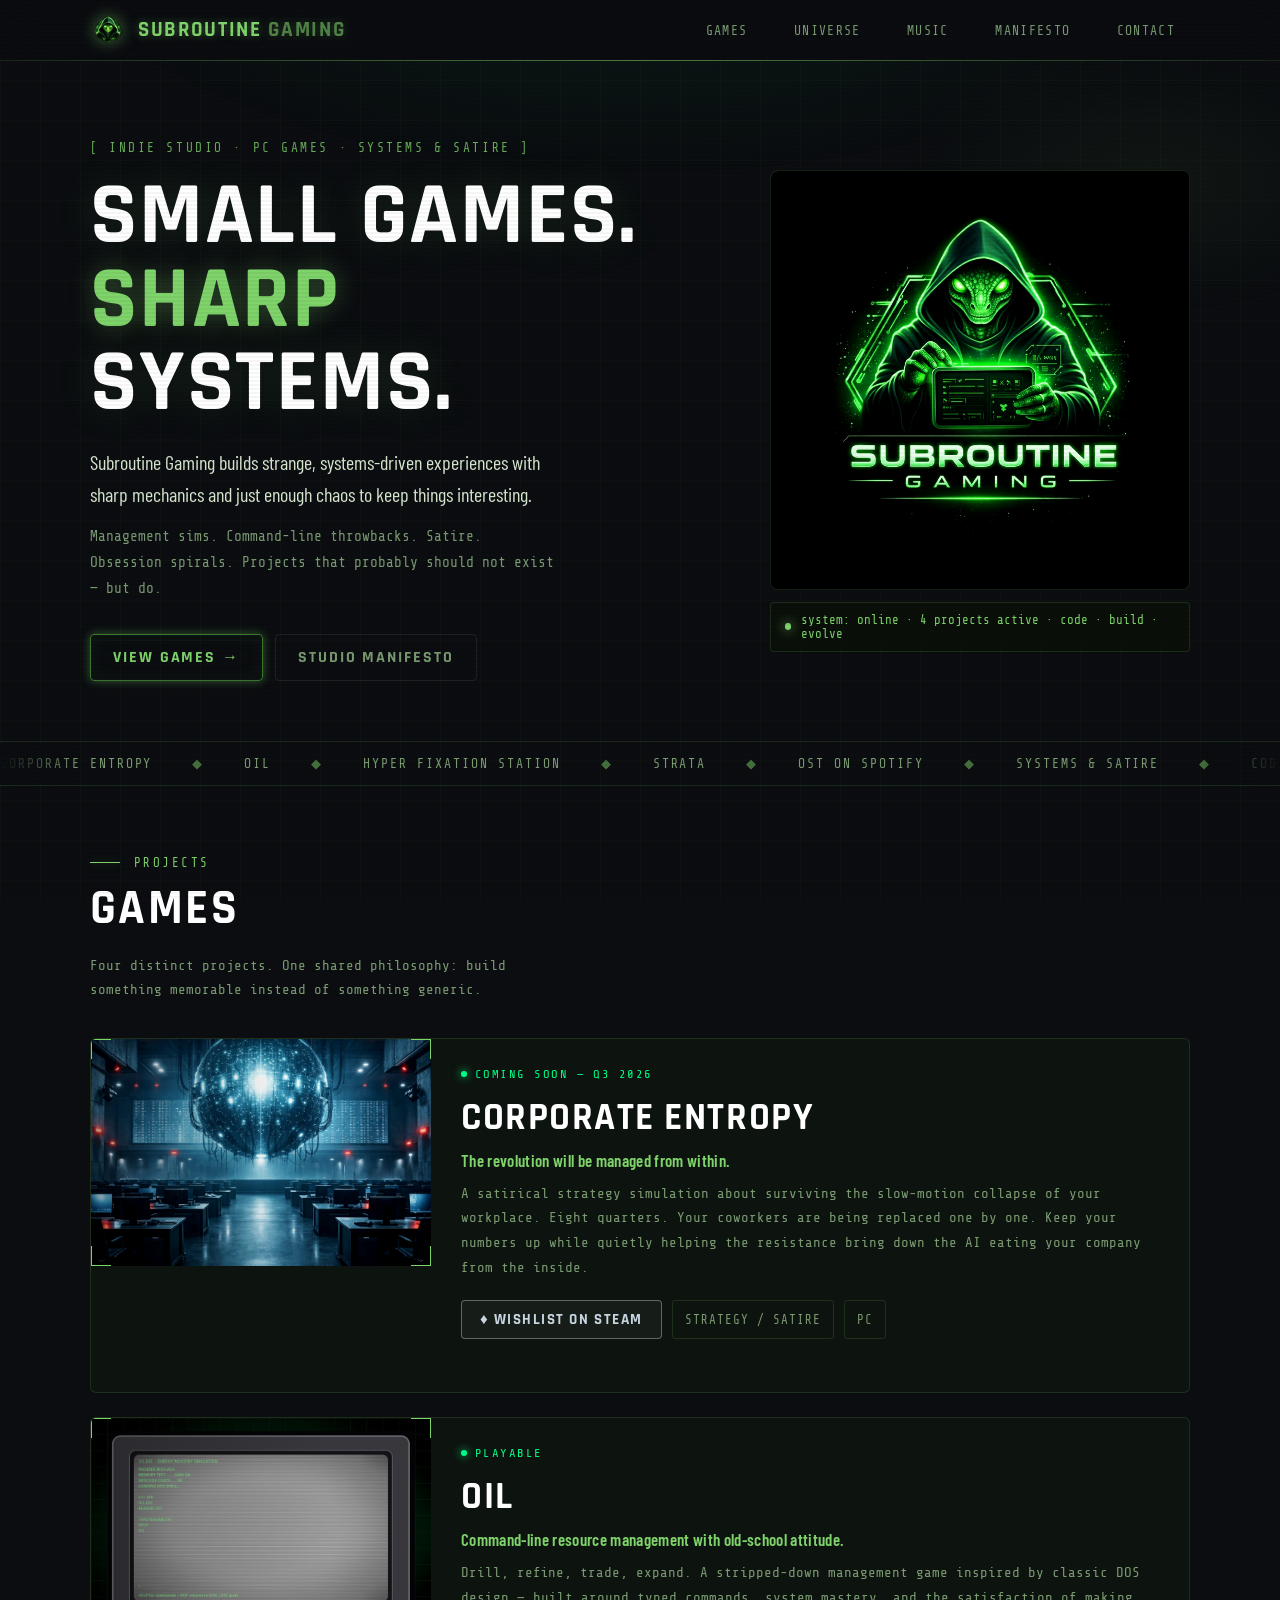
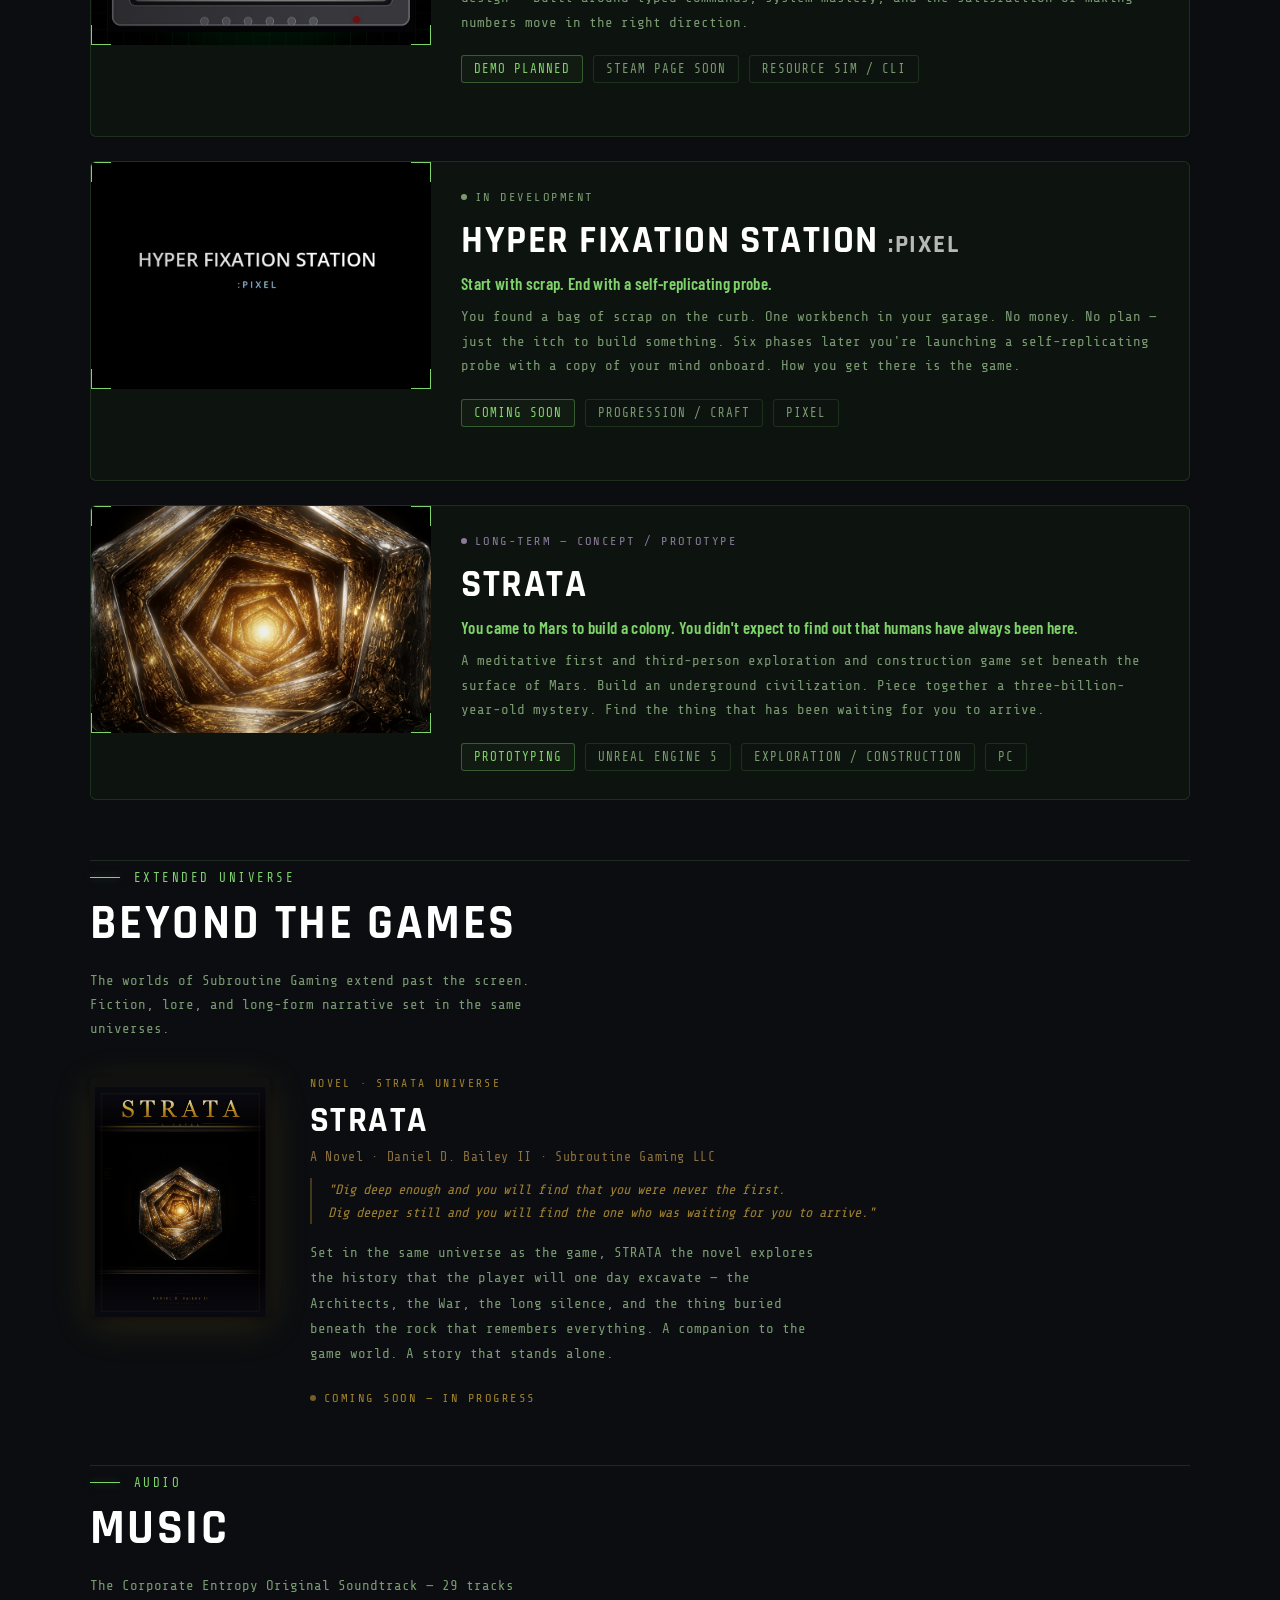
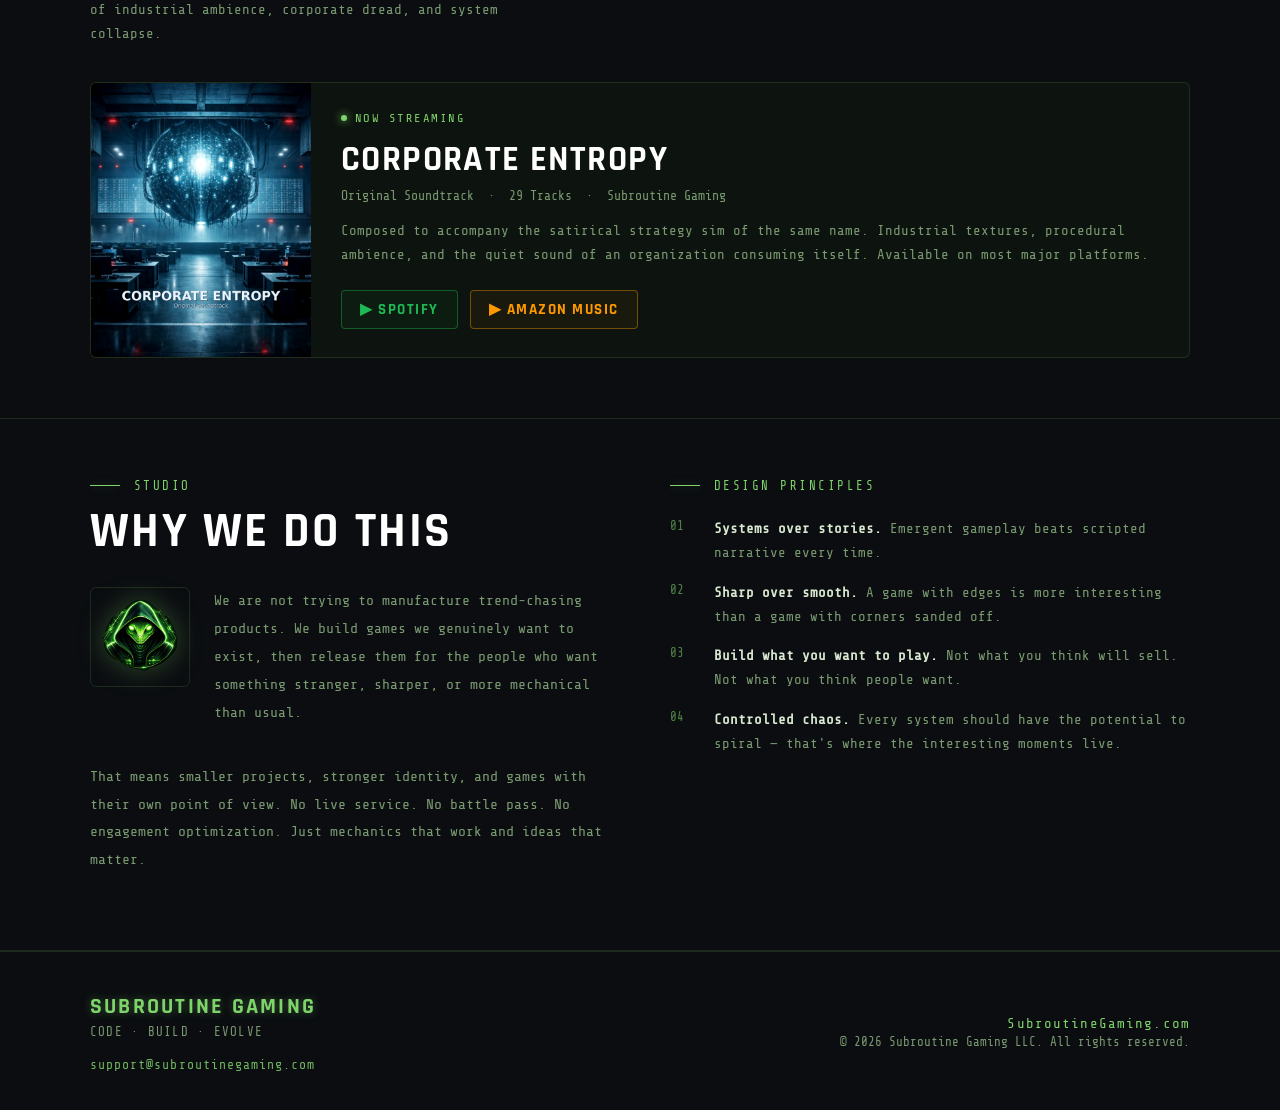
==== commit 50fb9b98: "Updates to site for Corprate Entropy Release on Steam Coming Soon." ====
--- a/index.html
+++ b/index.html
@@ -4,7 +4,7 @@
   <meta charset="UTF-8" />
   <meta name="viewport" content="width=device-width, initial-scale=1.0" />
   <title>Subroutine Gaming — Indie PC Games | Small Games. Sharp Systems.</title>
-  <meta name="description" content="Subroutine Gaming LLC — indie PC game studio building strategy sims, CLI throwbacks, and experimental games. Corporate Entropy, OIL, Hyper Fixation Station: Pixel." />
+  <meta name="description" content="Subroutine Gaming LLC — indie PC game studio. Corporate Entropy coming Q3 2026 on Steam. Strategy sims, CLI throwbacks, and experimental games." />
   <link rel="canonical" href="https://subroutinegaming.com/" />
   <link rel="stylesheet" href="style.css" />
   <style>
@@ -178,6 +178,21 @@
       position: relative;
       text-decoration: none;
       color: inherit;
+      cursor: pointer;
+    }
+
+    /* overlay makes the whole card clickable without nesting <a> tags */
+    .game-card .card-overlay {
+      position: absolute;
+      inset: 0;
+      z-index: 1;
+    }
+
+    /* Steam button and other links sit above the overlay */
+    .game-card .game-actions,
+    .game-card .game-card-link-hint {
+      position: relative;
+      z-index: 2;
     }
 
     .game-card:hover {
@@ -266,6 +281,9 @@
 
     .game-status.concept { color: #8a7a9a; }
     .game-status.concept .game-status-dot { background: #8a7a9a; box-shadow: none; }
+
+    .stream-btn.steam { color: #c7d5e0; border-color: rgba(199,213,224,0.4); background: rgba(199,213,224,0.05); }
+    .stream-btn.steam:hover { background: rgba(199,213,224,0.12); border-color: #c7d5e0; box-shadow: 0 0 20px rgba(199,213,224,0.15); transform: translateY(-2px); }
 
     /* UNIVERSE SECTION */
     .universe-section {
@@ -595,12 +613,13 @@
   <section class="section wrap" id="games">
     <div class="section-label">Projects</div>
     <h2>Games</h2>
-    <p class="section-meta">Three distinct projects. One shared philosophy: build something memorable instead of something generic.</p>
+    <p class="section-meta">Four distinct projects. One shared philosophy: build something memorable instead of something generic.</p>
 
     <div class="games-list">
 
       <!-- Corporate Entropy -->
-      <a class="game-card" href="corporate-entropy.html">
+      <div class="game-card" onclick="location.href='corporate-entropy.html'">
+        <a class="card-overlay" href="corporate-entropy.html" aria-label="View Corporate Entropy details"></a>
         <div class="game-card-visual">
           <img src="img/corporate-entropy-art.jpg"
                alt="Corporate Entropy — neural processing sphere suspended in a brutalist surveillance office"
@@ -611,24 +630,25 @@
           <div class="corner-deco br"></div>
         </div>
         <div class="game-card-body">
-          <div class="game-status soon">
+          <div class="game-status playable">
             <span class="game-status-dot"></span>
-            In Development
+            Coming Soon — Q3 2026
           </div>
           <h3 class="game-title">Corporate Entropy</h3>
-          <div class="game-tagline">Survive the machine by becoming part of it.</div>
-          <p class="game-desc">A satirical strategy simulation about managing impossible expectations and navigating increasingly absurd workplace systems. Keep the corporate engine running just long enough to avoid being consumed by it.</p>
+          <div class="game-tagline">The revolution will be managed from within.</div>
+          <p class="game-desc">A satirical strategy simulation about surviving the slow-motion collapse of your workplace. Eight quarters. Your coworkers are being replaced one by one. Keep your numbers up while quietly helping the resistance bring down the AI eating your company from the inside.</p>
           <div class="game-actions">
-            <span class="chip highlight">Steam page coming</span>
+            <a class="stream-btn steam" href="https://store.steampowered.com/app/4661010/Corporate_Entropy/" target="_blank" rel="noopener noreferrer">♦ Wishlist on Steam</a>
             <span class="chip">Strategy / Satire</span>
             <span class="chip">PC</span>
           </div>
           <div class="game-card-link-hint">→ View game details</div>
         </div>
-      </a>
+      </div>
 
       <!-- OIL -->
-      <a class="game-card" href="oil.html">
+      <div class="game-card" onclick="location.href='oil.html'">
+        <a class="card-overlay" href="oil.html" aria-label="View OIL details"></a>
         <div class="game-card-visual">
           <img src="img/oil-console.jpg"
                alt="OIL — retro DOS terminal console with green phosphor text showing the OIL.EXE energy industry simulation"
@@ -653,10 +673,11 @@
           </div>
           <div class="game-card-link-hint">→ View game details</div>
         </div>
-      </a>
+      </div>
 
       <!-- HFS:Pixel -->
-      <a class="game-card" href="hyper-fixation-station.html">
+      <div class="game-card" onclick="location.href='hyper-fixation-station.html'">
+        <a class="card-overlay" href="hyper-fixation-station.html" aria-label="View Hyper Fixation Station details"></a>
         <div class="game-card-visual">
           <img src="img/hyper-fixation-title.jpg"
                alt="Hyper Fixation Station: Pixel — title screen on black background with white and cyan typography"
@@ -681,7 +702,7 @@
           </div>
           <div class="game-card-link-hint">→ View game details</div>
         </div>
-      </a>
+      </div>
 
       <!-- Strata -->
       <div class="game-card" style="cursor:default;">
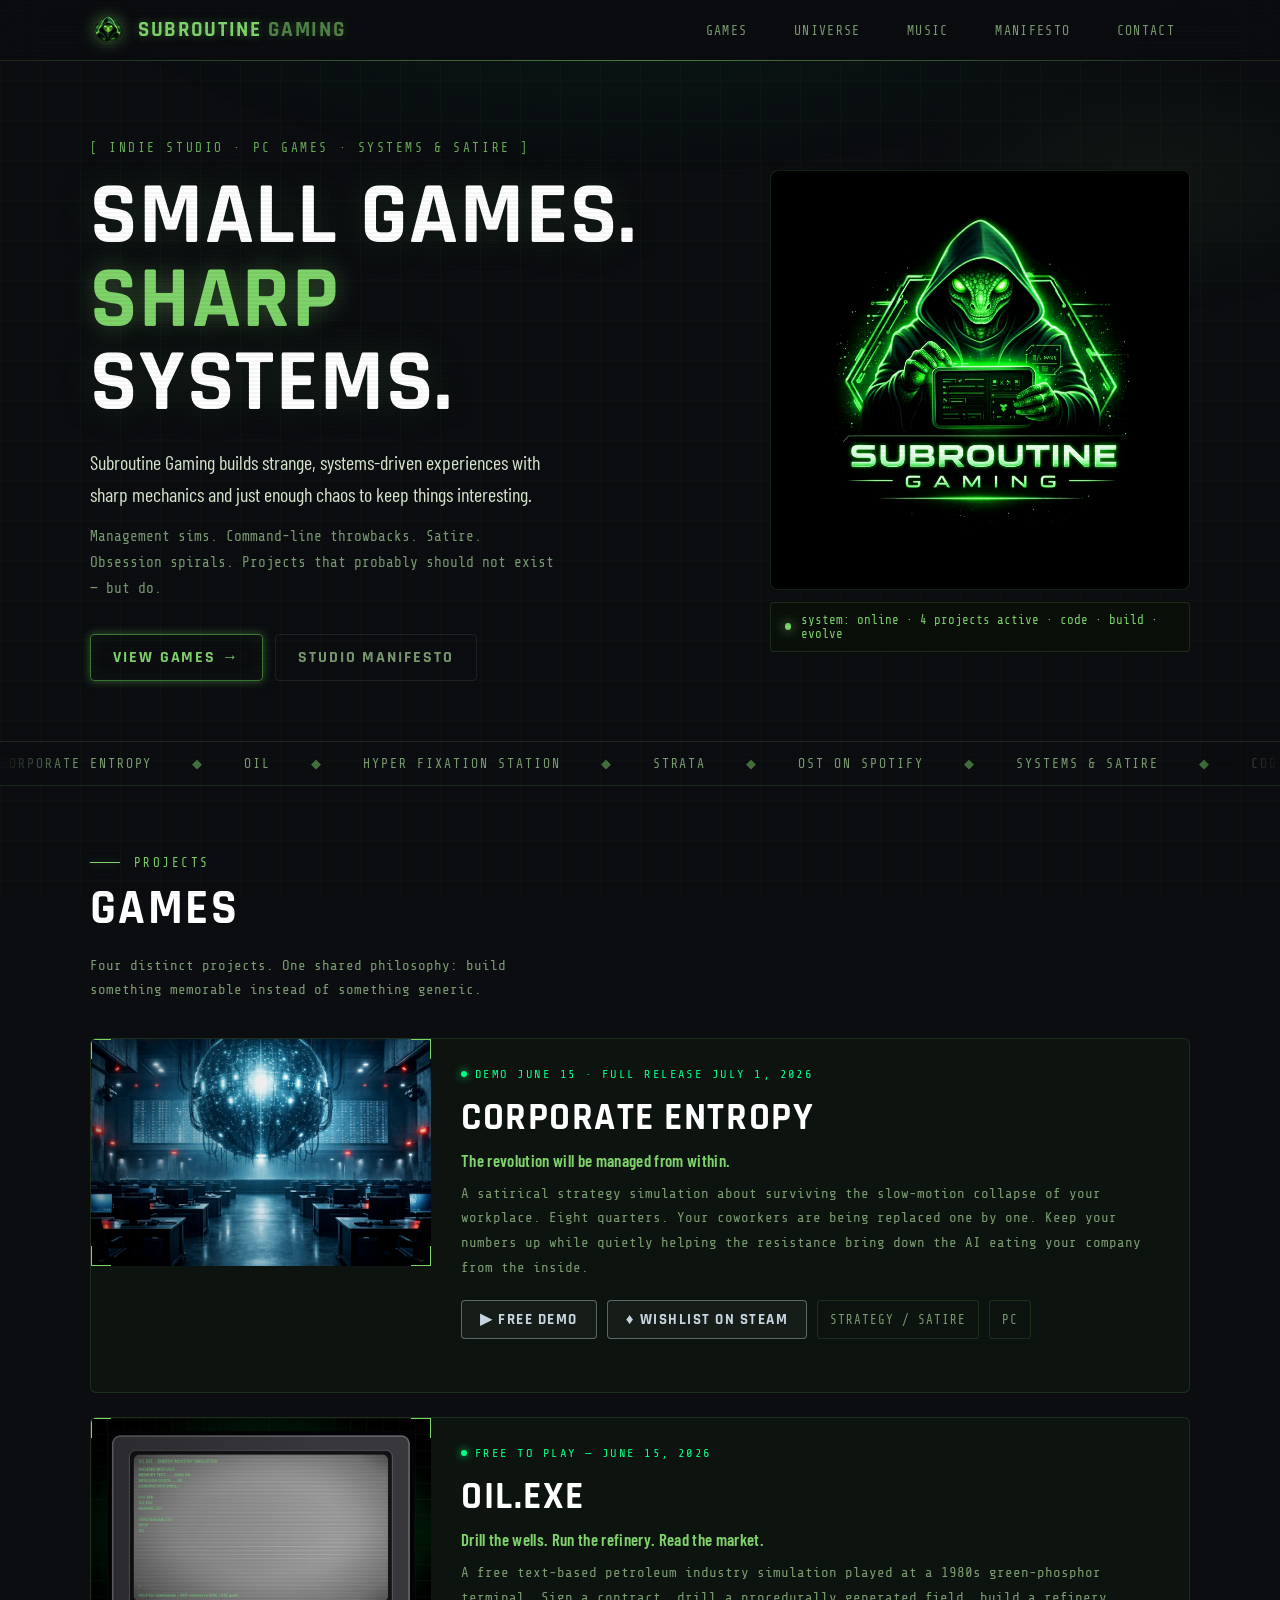
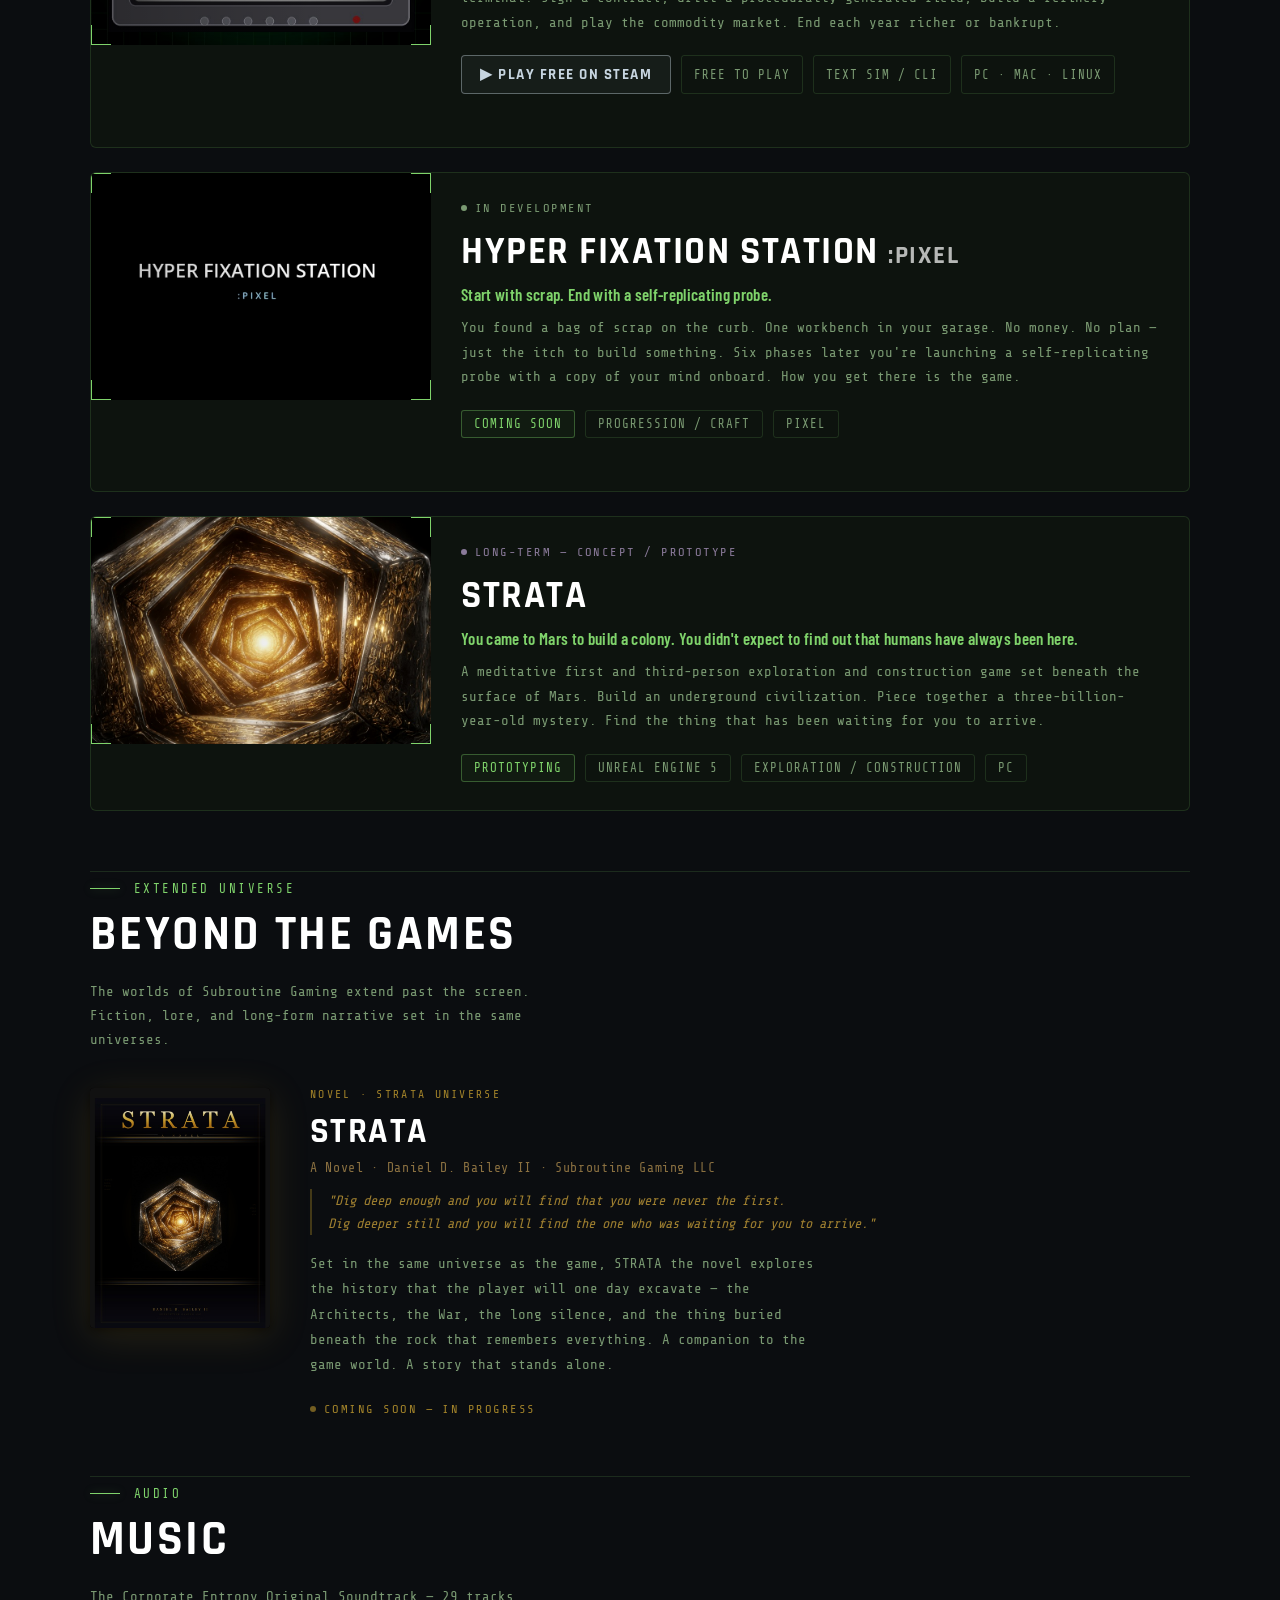
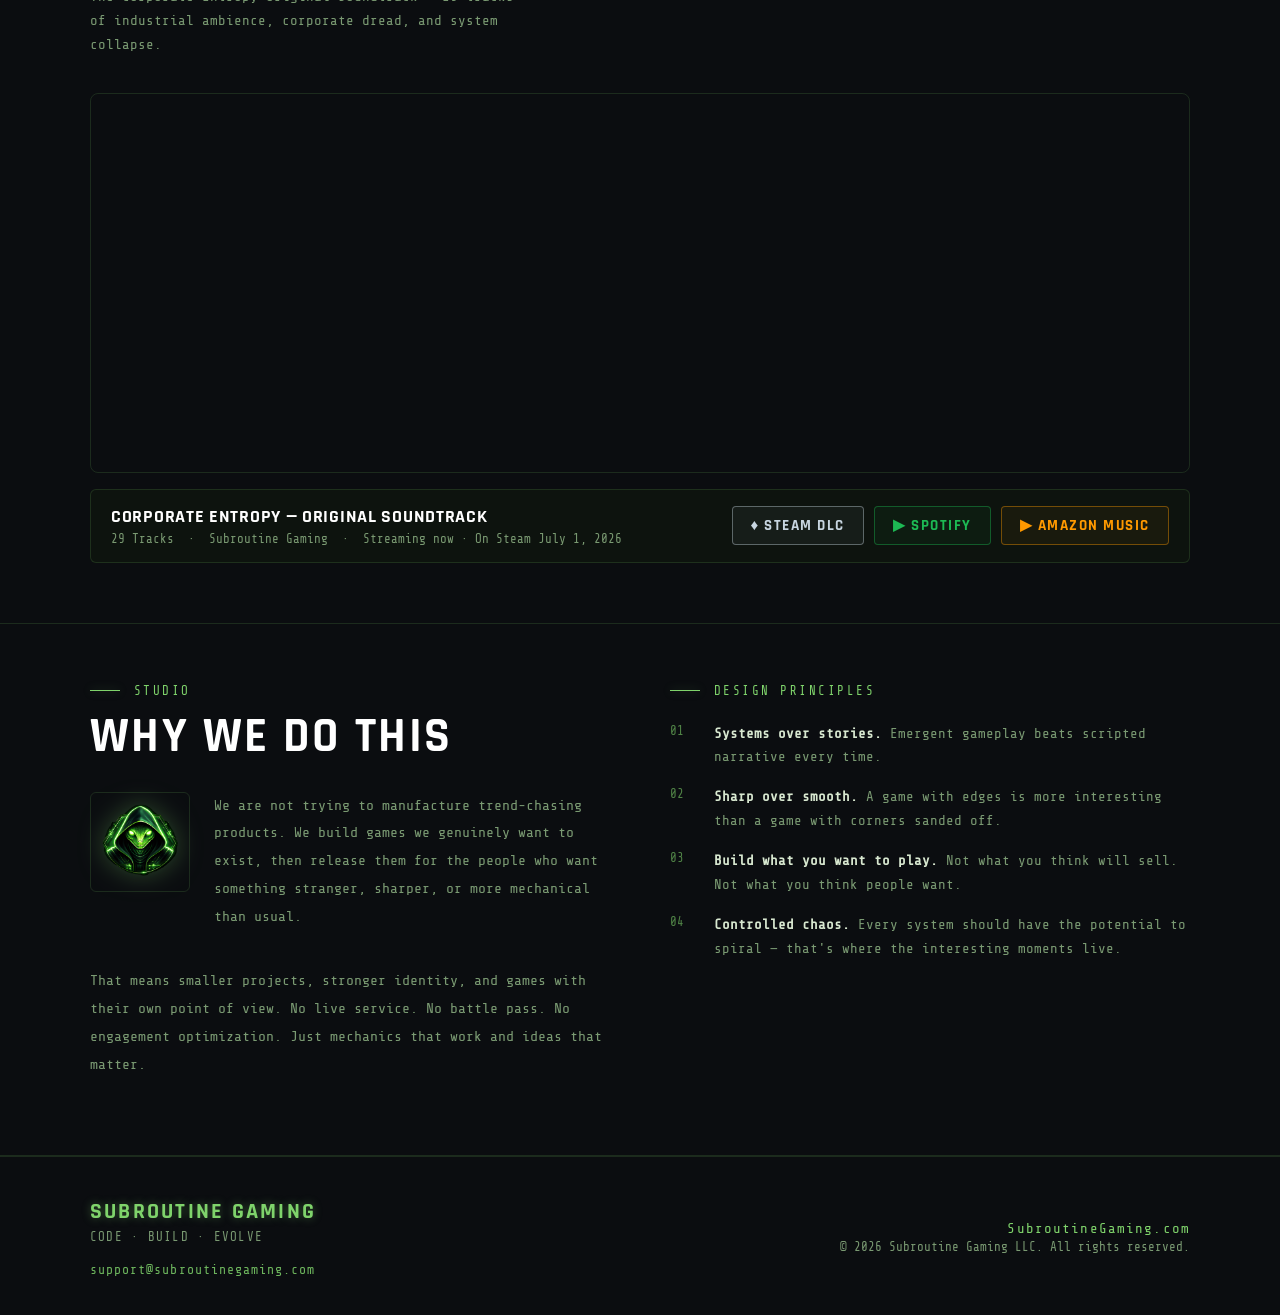
==== commit ff2fafc0: "Add files via upload Site update" ====
--- a/index.html
+++ b/index.html
@@ -401,73 +401,47 @@
       .universe-grid { grid-template-columns: 1fr; }
       .novel-cover-frame { max-width: 180px; }
     }
+    /* SOUNDTRACK PLAYER */
     .soundtrack-section {
       padding: 10px 0 60px;
       border-top: 1px solid var(--border);
     }
 
-    .soundtrack-card {
+    .soundtrack-player-wrap {
+      display: flex;
+      flex-direction: column;
+      gap: 16px;
+    }
+
+    .soundtrack-player-meta {
+      display: flex;
+      align-items: center;
+      justify-content: space-between;
+      gap: 20px;
+      flex-wrap: wrap;
+      padding: 16px 20px;
       background: var(--bg-card);
       border: 1px solid var(--border);
       border-radius: 6px;
-      overflow: hidden;
-      display: grid;
-      grid-template-columns: 220px 1fr;
-      transition: border-color 0.3s, box-shadow 0.3s;
-    }
-
-    .soundtrack-card:hover {
-      border-color: var(--border-bright);
-      box-shadow: 0 0 40px rgba(127, 211, 107, 0.07);
-    }
-
-    .soundtrack-cover {
-      position: relative;
-      background: #060c16;
-      overflow: hidden;
-    }
-
-    .soundtrack-cover img {
-      width: 100%;
-      height: 100%;
-      object-fit: cover;
-      display: block;
-      filter: saturate(0.9) contrast(1.05);
-    }
-
-    .soundtrack-body {
-      padding: 28px 30px;
-      display: flex;
-      flex-direction: column;
-      justify-content: center;
-    }
-
-    .soundtrack-title {
+    }
+
+    .soundtrack-meta-title {
       font-family: var(--font-display);
-      font-size: clamp(1.6rem, 3vw, 2.2rem);
+      font-size: 1.1rem;
       font-weight: 700;
       text-transform: uppercase;
       letter-spacing: 0.04em;
       color: #fff;
-      margin: 0 0 6px;
-    }
-
-    .soundtrack-meta {
-      font-family: var(--font-mono);
-      font-size: 0.82rem;
+      margin-bottom: 4px;
+    }
+
+    .soundtrack-meta-sub {
+      font-family: var(--font-mono);
+      font-size: 0.78rem;
       color: var(--text-dim);
-      margin-bottom: 16px;
-    }
-
-    .soundtrack-desc {
-      font-family: var(--font-mono);
-      font-size: 0.88rem;
-      color: var(--text-dim);
-      line-height: 1.75;
-      margin: 0 0 22px;
-    }
-
-    .soundtrack-links { display: flex; gap: 12px; flex-wrap: wrap; }
+    }
+
+    .soundtrack-links { display: flex; gap: 10px; flex-wrap: wrap; }
 
     /* PHILOSOPHY */
     .philosophy {
@@ -525,8 +499,6 @@
       .hero-grid { grid-template-columns: 1fr; }
       .hero-visual { max-width: 320px; margin: 0 auto; }
       .game-card { grid-template-columns: 1fr; }
-      .soundtrack-card { grid-template-columns: 1fr; }
-      .soundtrack-cover { min-height: 200px; max-height: 260px; }
       .philosophy-grid { grid-template-columns: 1fr; gap: 32px; }
     }
 
@@ -632,12 +604,13 @@
         <div class="game-card-body">
           <div class="game-status playable">
             <span class="game-status-dot"></span>
-            Coming Soon — Q3 2026
+            Demo June 15 · Full Release July 1, 2026
           </div>
           <h3 class="game-title">Corporate Entropy</h3>
           <div class="game-tagline">The revolution will be managed from within.</div>
           <p class="game-desc">A satirical strategy simulation about surviving the slow-motion collapse of your workplace. Eight quarters. Your coworkers are being replaced one by one. Keep your numbers up while quietly helping the resistance bring down the AI eating your company from the inside.</p>
           <div class="game-actions">
+            <a class="stream-btn steam" href="https://store.steampowered.com/app/4709320/Corporate_Entropy_Demo" target="_blank" rel="noopener noreferrer">▶ Free Demo</a>
             <a class="stream-btn steam" href="https://store.steampowered.com/app/4661010/Corporate_Entropy/" target="_blank" rel="noopener noreferrer">♦ Wishlist on Steam</a>
             <span class="chip">Strategy / Satire</span>
             <span class="chip">PC</span>
@@ -661,15 +634,16 @@
         <div class="game-card-body">
           <div class="game-status playable">
             <span class="game-status-dot"></span>
-            Playable
-          </div>
-          <h3 class="game-title">OIL</h3>
-          <div class="game-tagline">Command-line resource management with old-school attitude.</div>
-          <p class="game-desc">Drill, refine, trade, expand. A stripped-down management game inspired by classic DOS design — built around typed commands, system mastery, and the satisfaction of making numbers move in the right direction.</p>
+            Free to Play — June 15, 2026
+          </div>
+          <h3 class="game-title">OIL.EXE</h3>
+          <div class="game-tagline">Drill the wells. Run the refinery. Read the market.</div>
+          <p class="game-desc">A free text-based petroleum industry simulation played at a 1980s green-phosphor terminal. Sign a contract, drill a procedurally generated field, build a refinery operation, and play the commodity market. End each year richer or bankrupt.</p>
           <div class="game-actions">
-            <span class="chip highlight">Demo planned</span>
-            <span class="chip">Steam page soon</span>
-            <span class="chip">Resource Sim / CLI</span>
+            <a class="stream-btn steam" href="https://store.steampowered.com/app/4709640/OILEXE" target="_blank" rel="noopener noreferrer">▶ Play Free on Steam</a>
+            <span class="chip">Free to Play</span>
+            <span class="chip">Text Sim / CLI</span>
+            <span class="chip">PC · Mac · Linux</span>
           </div>
           <div class="game-card-link-hint">→ View game details</div>
         </div>
@@ -768,31 +742,32 @@
     <h2>Music</h2>
     <p class="section-meta">The Corporate Entropy Original Soundtrack — 29 tracks of industrial ambience, corporate dread, and system collapse.</p>
 
-    <div class="soundtrack-card">
-      <div class="soundtrack-cover">
-        <img src="img/corporate-entropy-ost.jpg"
-             alt="Corporate Entropy Original Soundtrack cover — neural sphere office scene with album typography"
-             loading="lazy" />
-      </div>
-      <div class="soundtrack-body">
-        <div class="game-status soon" style="margin-bottom:12px;">
-          <span class="game-status-dot"></span>
-          Now Streaming
-        </div>
-        <h3 class="soundtrack-title">Corporate Entropy</h3>
-        <div class="soundtrack-meta">Original Soundtrack &nbsp;·&nbsp; 29 Tracks &nbsp;·&nbsp; Subroutine Gaming</div>
-        <p class="soundtrack-desc">Composed to accompany the satirical strategy sim of the same name. Industrial textures, procedural ambience, and the quiet sound of an organization consuming itself. Available on most major platforms.</p>
+    <div class="soundtrack-player-wrap">
+      <iframe
+        src="https://open.spotify.com/embed/album/7j0kpa7R0iMvcZ9ocwBJDZ?utm_source=generator&theme=0"
+        width="100%"
+        height="380"
+        frameborder="0"
+        allowfullscreen=""
+        allow="autoplay; clipboard-write; encrypted-media; fullscreen; picture-in-picture"
+        loading="lazy"
+        style="border-radius:8px; border:1px solid rgba(127,211,107,0.15); display:block;">
+      </iframe>
+      <div class="soundtrack-player-meta">
+        <div>
+          <div class="soundtrack-meta-title">Corporate Entropy — Original Soundtrack</div>
+          <div class="soundtrack-meta-sub">29 Tracks &nbsp;·&nbsp; Subroutine Gaming &nbsp;·&nbsp; Streaming now · On Steam July 1, 2026</div>
+        </div>
         <div class="soundtrack-links">
+          <a class="stream-btn steam"
+             href="https://store.steampowered.com/app/4780600/Corporate_Entropy_Soundtrack"
+             target="_blank" rel="noopener noreferrer">♦ Steam DLC</a>
           <a class="stream-btn spotify"
              href="https://open.spotify.com/album/7j0kpa7R0iMvcZ9ocwBJDZ"
-             target="_blank" rel="noopener noreferrer">
-            ▶ Spotify
-          </a>
+             target="_blank" rel="noopener noreferrer">▶ Spotify</a>
           <a class="stream-btn amazon"
              href="https://music.amazon.com/albums/B0GV9MK17N"
-             target="_blank" rel="noopener noreferrer">
-            ▶ Amazon Music
-          </a>
+             target="_blank" rel="noopener noreferrer">▶ Amazon Music</a>
         </div>
       </div>
     </div>
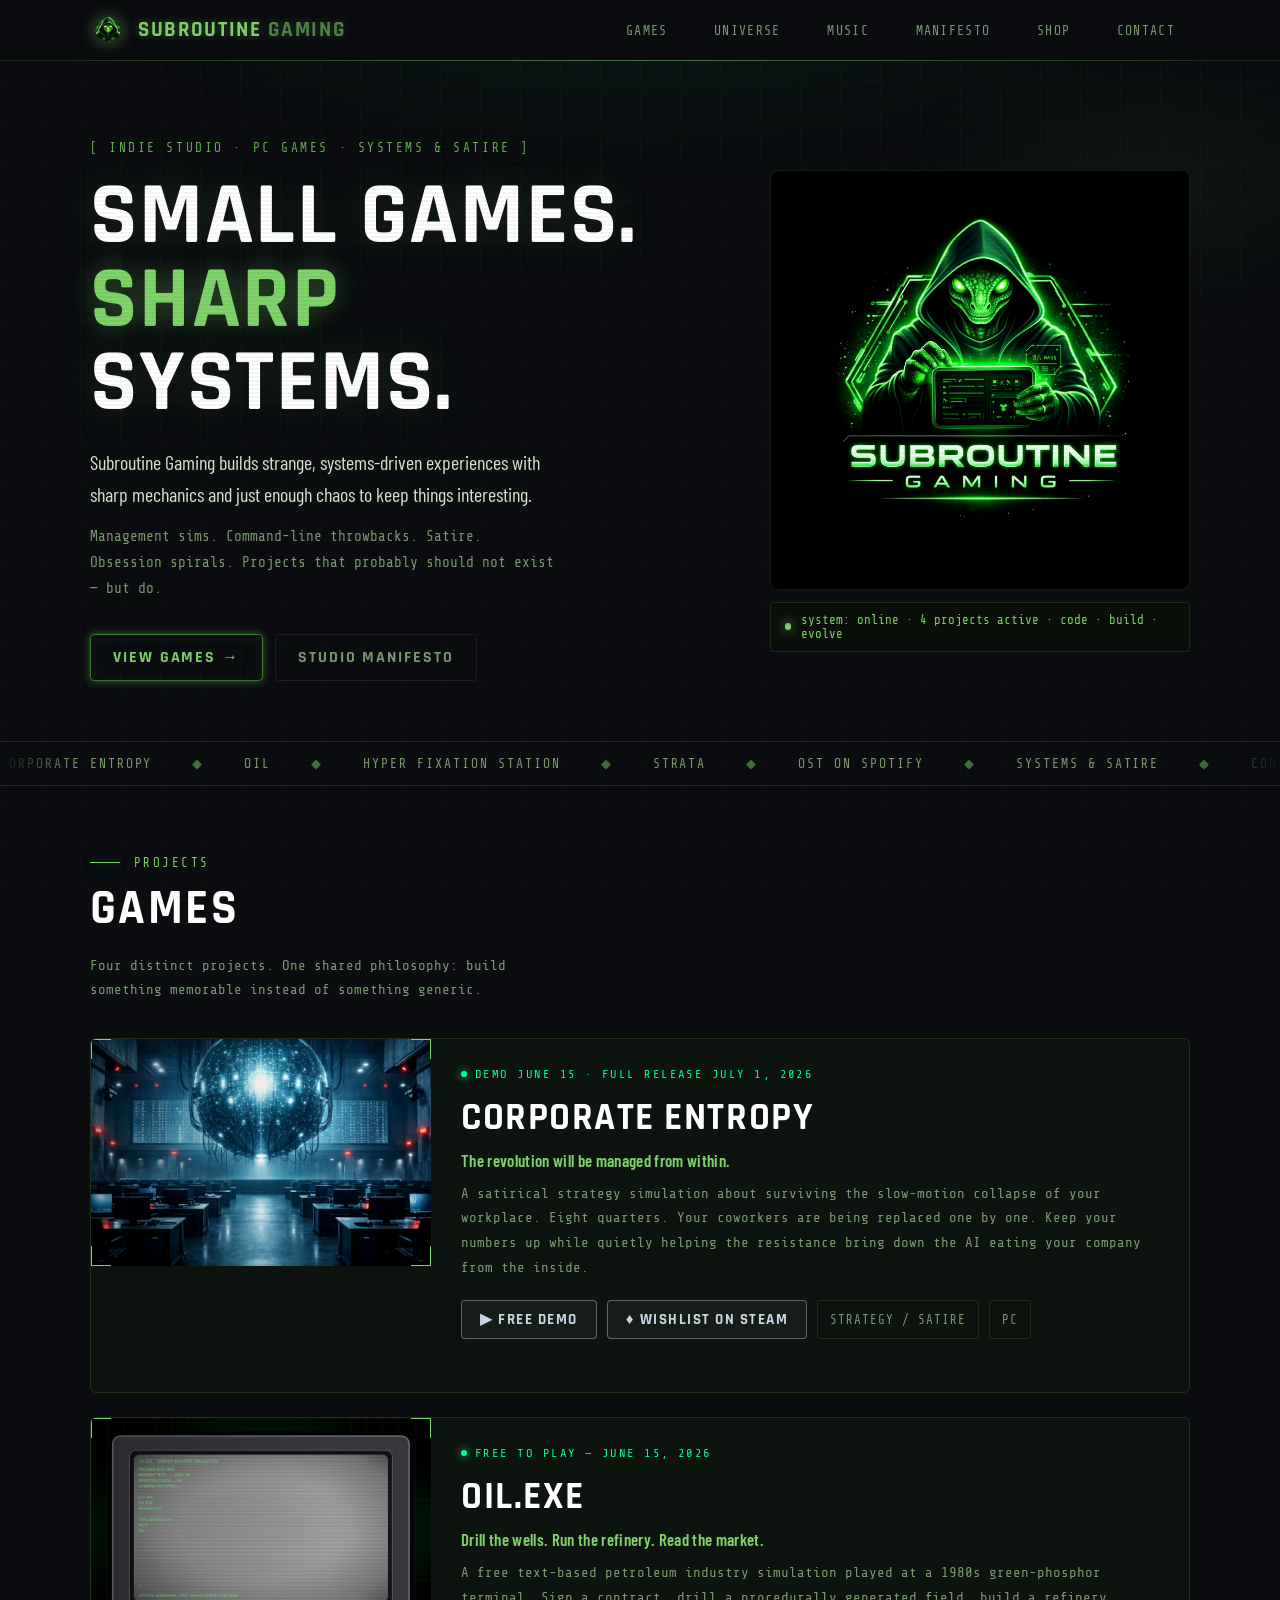
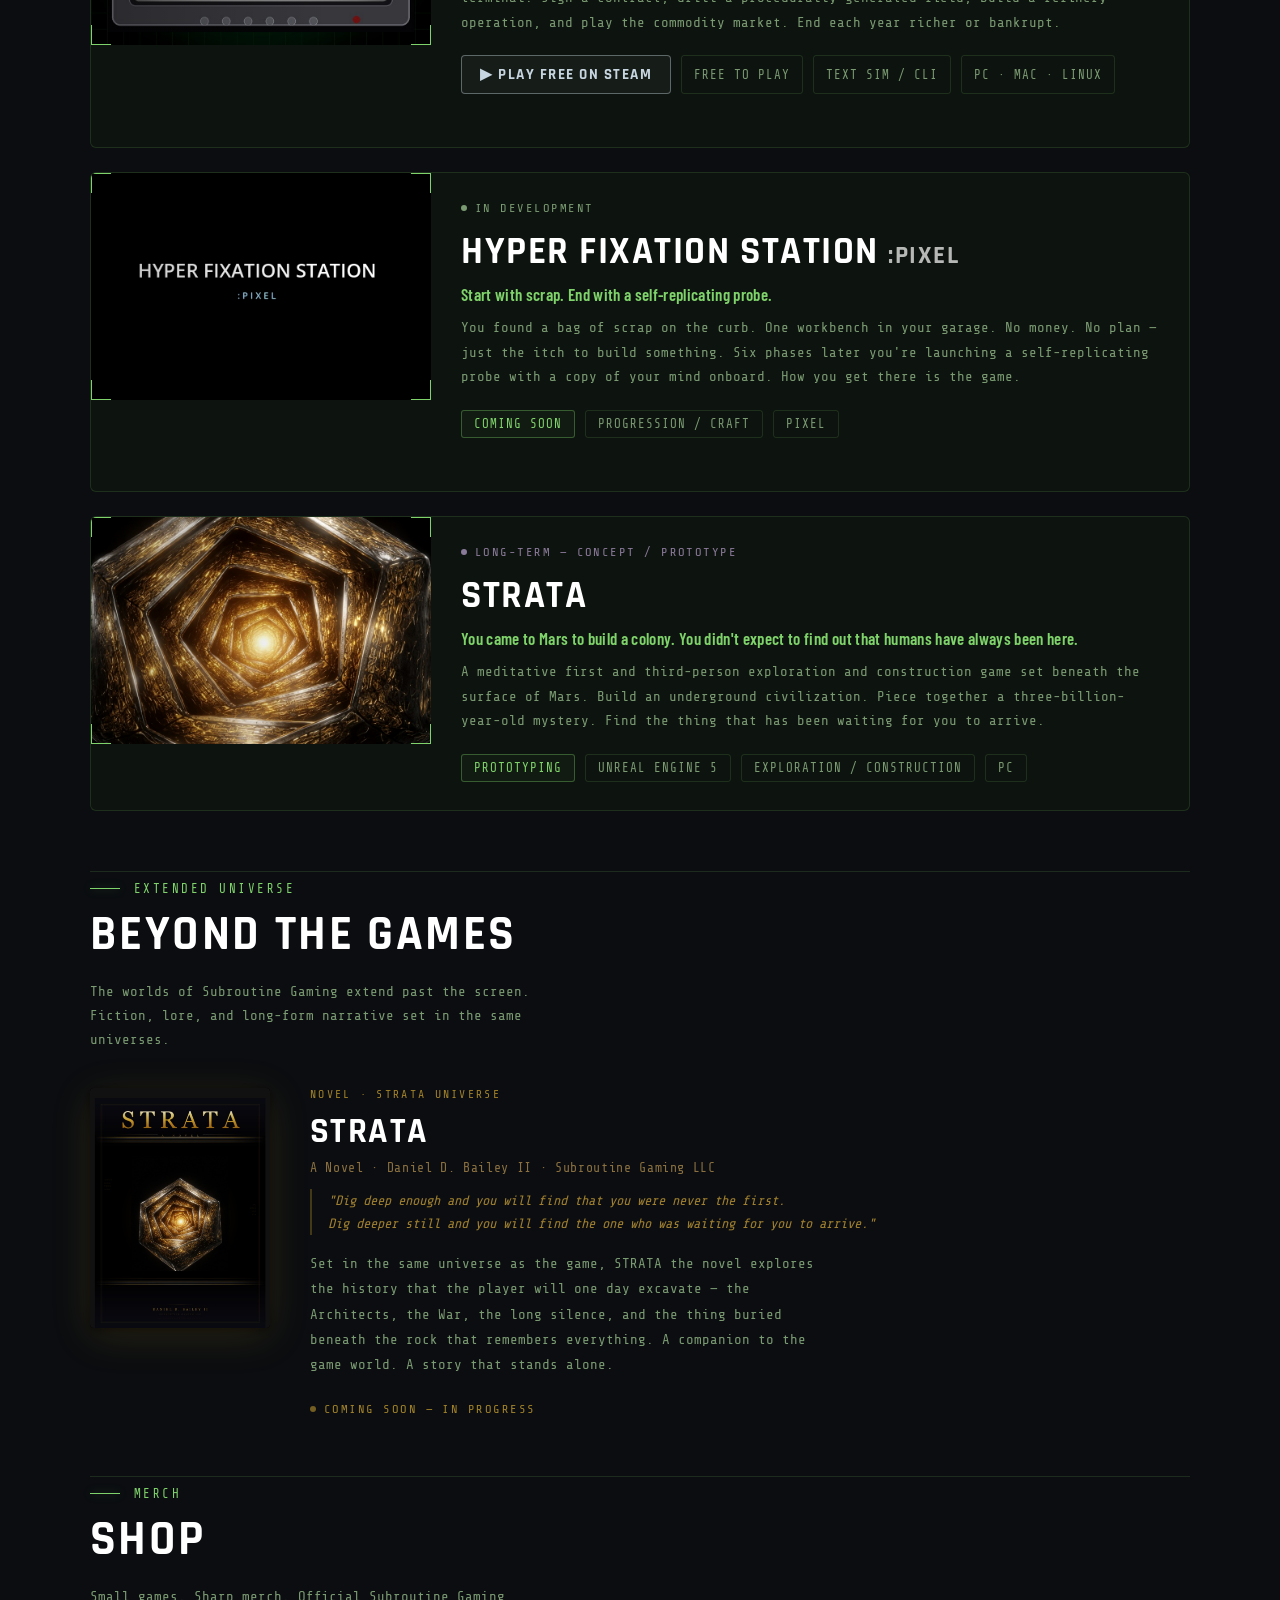
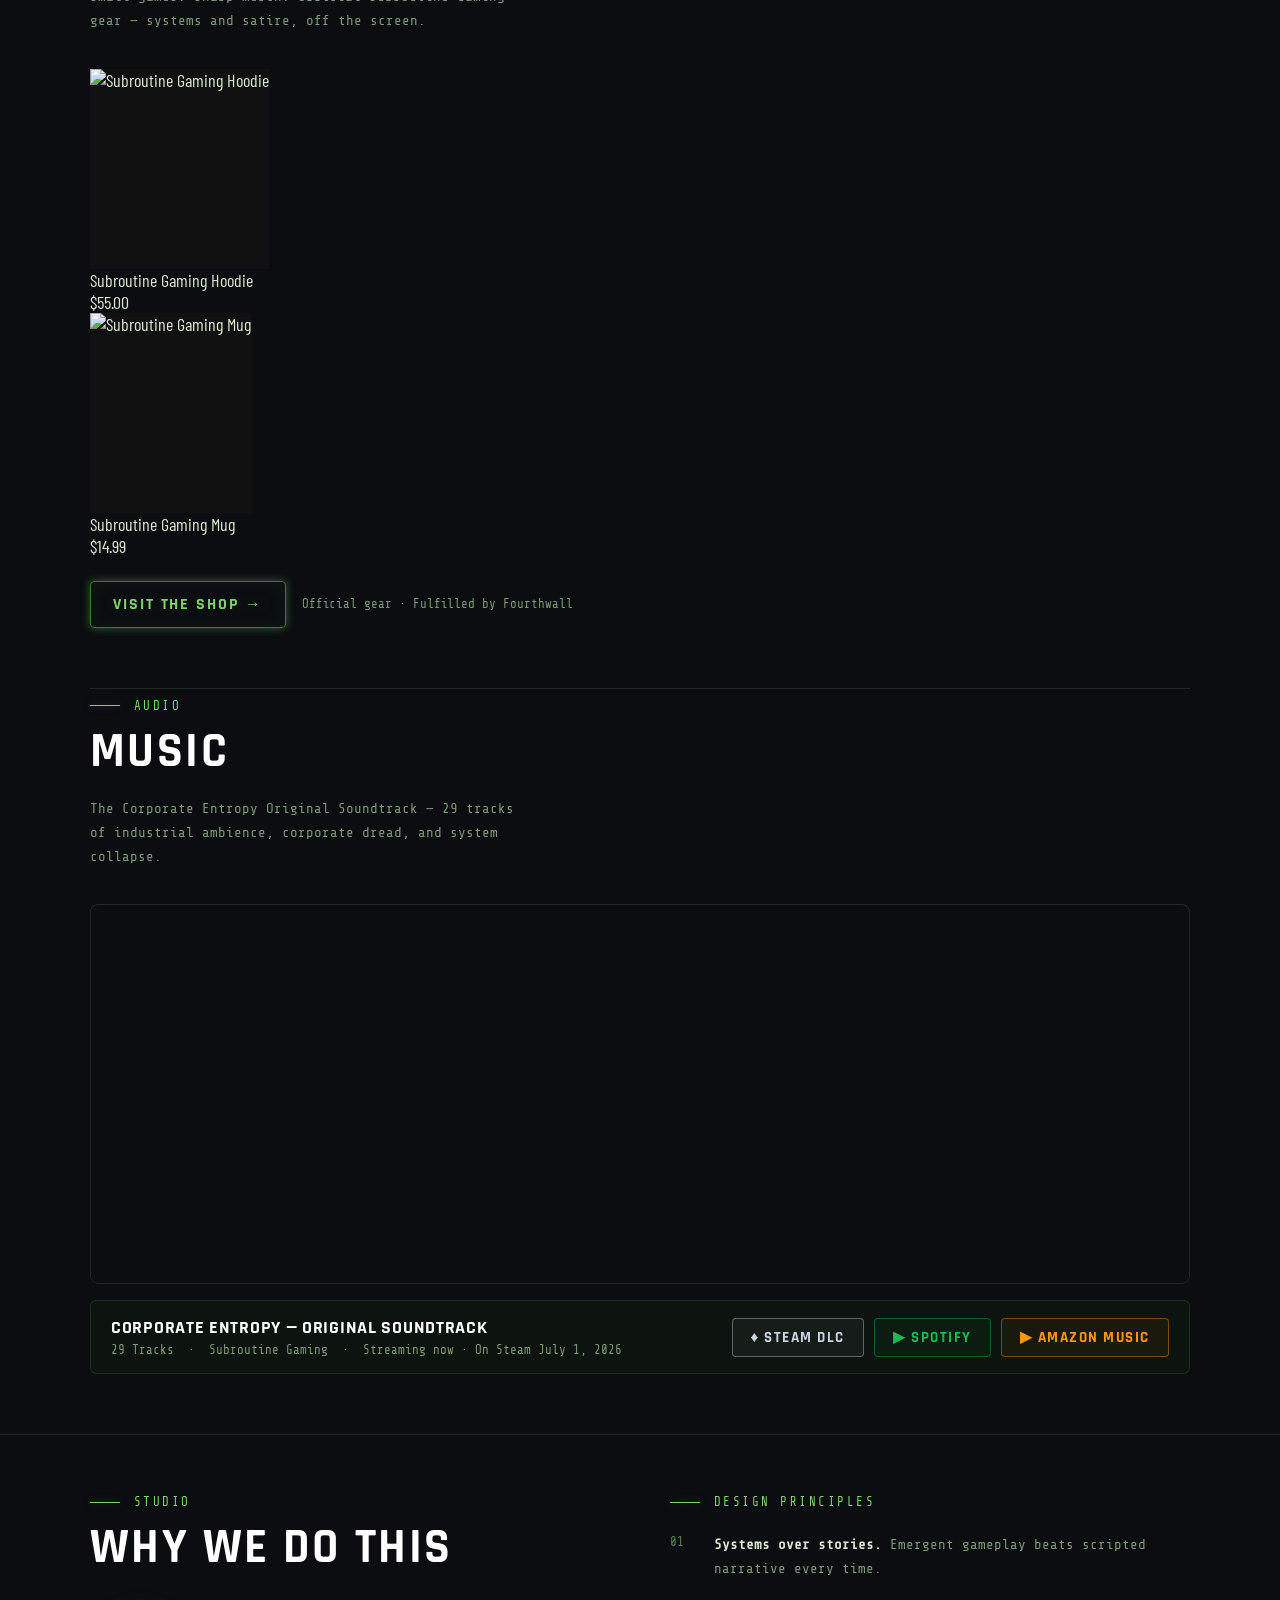
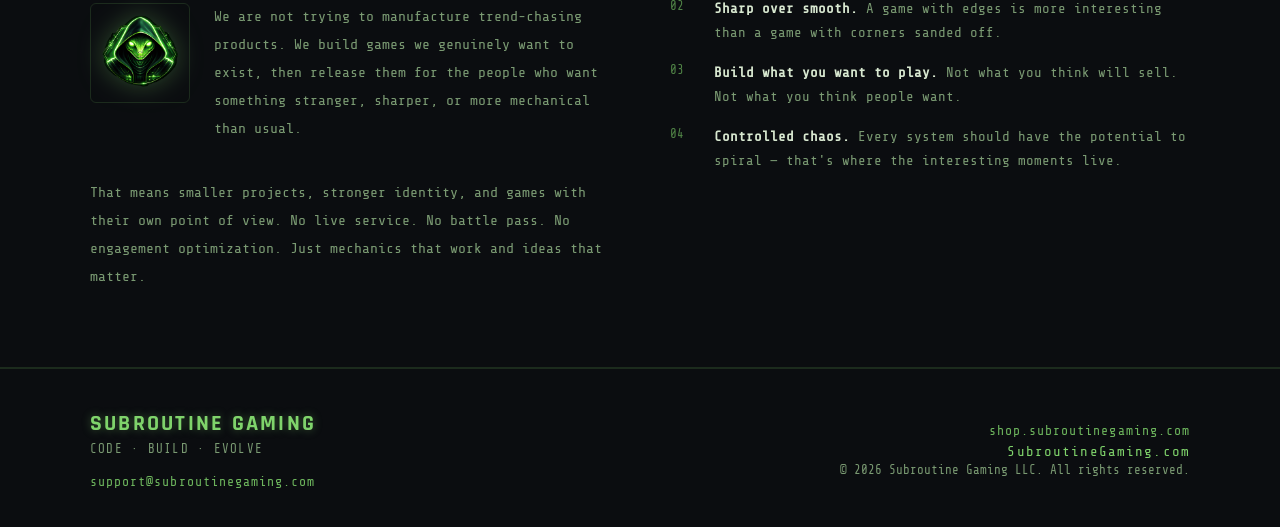
==== commit 1d96184e: "Add files via upload Update to site. adding Shop." ====
--- a/index.html
+++ b/index.html
@@ -401,6 +401,29 @@
       .universe-grid { grid-template-columns: 1fr; }
       .novel-cover-frame { max-width: 180px; }
     }
+    /* SHOP SECTION */
+    .shop-section {
+      padding: 10px 0 60px;
+      border-top: 1px solid var(--border);
+    }
+
+    .shop-cta {
+      margin-top: 24px;
+      display: flex;
+      align-items: center;
+      gap: 16px;
+    }
+
+    .shop-cta-note {
+      font-family: var(--font-mono);
+      font-size: 0.78rem;
+      color: var(--text-dim);
+    }
+
+    @media (max-width: 600px) {
+      .shop-grid { grid-template-columns: 1fr; }
+    }
+
     /* SOUNDTRACK PLAYER */
     .soundtrack-section {
       padding: 10px 0 60px;
@@ -524,6 +547,7 @@
       <a href="#universe"><span>Universe</span></a>
       <a href="#music"><span>Music</span></a>
       <a href="#about"><span>Manifesto</span></a>
+      <a href="#shop"><span>Shop</span></a>
       <a href="#contact"><span>Contact</span></a>
     </nav>
   </div>
@@ -737,6 +761,44 @@
       </div>
     </div>
   </section>
+
+  <!-- SHOP -->
+  <section class="shop-section section wrap" id="shop">
+    <div class="section-label">Merch</div>
+    <h2>Shop</h2>
+    <p class="section-meta">Small games. Sharp merch. Official Subroutine Gaming gear — systems and satire, off the screen.</p>
+
+    <div class="shop-grid">
+      <a class="shop-product" href="https://shop.subroutinegaming.com/products/subroutine-gaming-hoodie" target="_blank" rel="noopener noreferrer">
+        <img class="shop-product-img"
+             src="https://imgproxy.fourthwall.dev/5zpz5Wj3DZpVVeEwCmxbMHspIqBuv_vHlvjP4GM-jKs/w:1920/sm:1/enc/aMrZcWX2WRmjJSiv/w8RiX5VNeys2e-vb/batBeMzbAzQdroGg/AfIWhHjSY1jtMWf1/q3A_-H_8kmScgLK4/IRfUI3Ar0g4rWrh7/Osdr4yfmFj4lpqE0/BQLnu9punHS8p6Ar/1P_MhdNdBUkchr-k/xZ2VPhsO7Ud25Rmt/cILJ5t27QhxvdDTv/UcV8dps3XJguf16N/wrGsi5n__-1u-4IH/U7Zqyydm2MbMRbS1/Hq5e4Bl9XzE.jpg"
+             alt="Subroutine Gaming Hoodie"
+             loading="lazy"
+             onerror="this.style.background='#111';this.style.minHeight='200px';" />
+        <div class="shop-product-body">
+          <div class="shop-product-name">Subroutine Gaming Hoodie</div>
+          <div class="shop-product-price">$55.00</div>
+        </div>
+      </a>
+      <a class="shop-product" href="https://shop.subroutinegaming.com/products/subroutine-gaming-mug" target="_blank" rel="noopener noreferrer">
+        <img class="shop-product-img"
+             src="https://imgproxy.fourthwall.dev/yJOLBFrk0eAae9JQ2OvXD1zLqAY9CbLb2jJSxBxtsQ8/w:1920/sm:1/enc/efoFXrsn8B1EPojI/A_04Q-70BTGP-ePQ/gSzyga4wCMdH1Zwy/z8DzDv97GR6hfBUG/nPIiybswT-QI_IZP/yEADmmbfieZAK2XD/yzb7858k_zWYeYcr/ZVALHyoXOzQbZMhf/KeDW38_P7ZLr6b6p/rLRbYwEl-8wqogCM/DQmdDj4_qWVfm2LZ/jfZSdddf1yMJeBpR/NFqxJMegOFGqwhzW/EcWTof2URytMDqPy/mERYRgjmA7k.jpg"
+             alt="Subroutine Gaming Mug"
+             loading="lazy"
+             onerror="this.style.background='#111';this.style.minHeight='200px';" />
+        <div class="shop-product-body">
+          <div class="shop-product-name">Subroutine Gaming Mug</div>
+          <div class="shop-product-price">$14.99</div>
+        </div>
+      </a>
+    </div>
+
+    <div class="shop-cta">
+      <a class="btn btn-primary" href="https://shop.subroutinegaming.com/" target="_blank" rel="noopener noreferrer">Visit the Shop →</a>
+      <span class="shop-cta-note">Official gear · Fulfilled by Fourthwall</span>
+    </div>
+  </section>
+
   <section class="soundtrack-section section wrap" id="music">
     <div class="section-label">Audio</div>
     <h2>Music</h2>
@@ -832,7 +894,7 @@
           </div>
         </div>
         <div class="footer-right">
-          <div class="footer-url">SubroutineGaming.com</div>
+          <a href="https://shop.subroutinegaming.com/" target="_blank" rel="noopener noreferrer" style="font-family:var(--font-mono);font-size:0.82rem;color:var(--neon);letter-spacing:0.08em;text-decoration:none;opacity:0.85;display:block;margin-bottom:6px;">shop.subroutinegaming.com</a><div class="footer-url">SubroutineGaming.com</div>
           <div class="footer-copy">© 2026 Subroutine Gaming LLC. All rights reserved.</div>
         </div>
       </div>
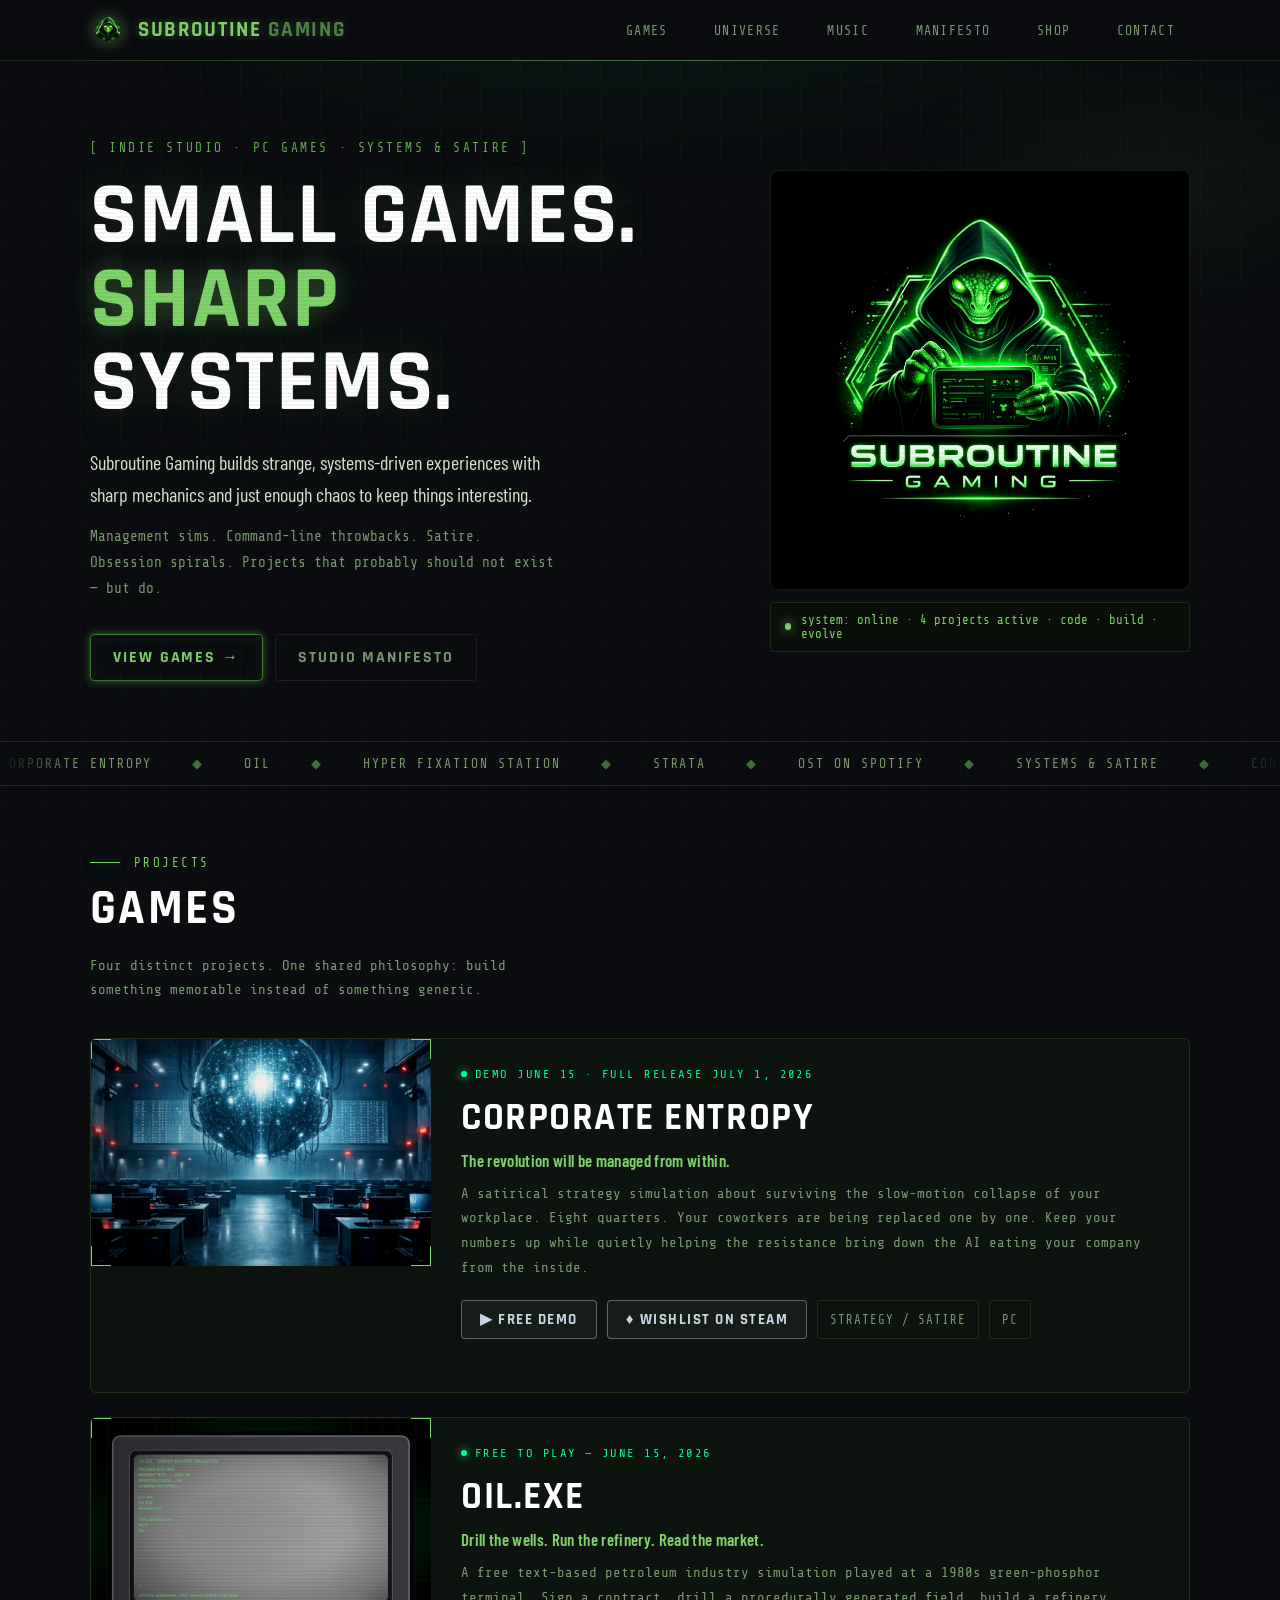
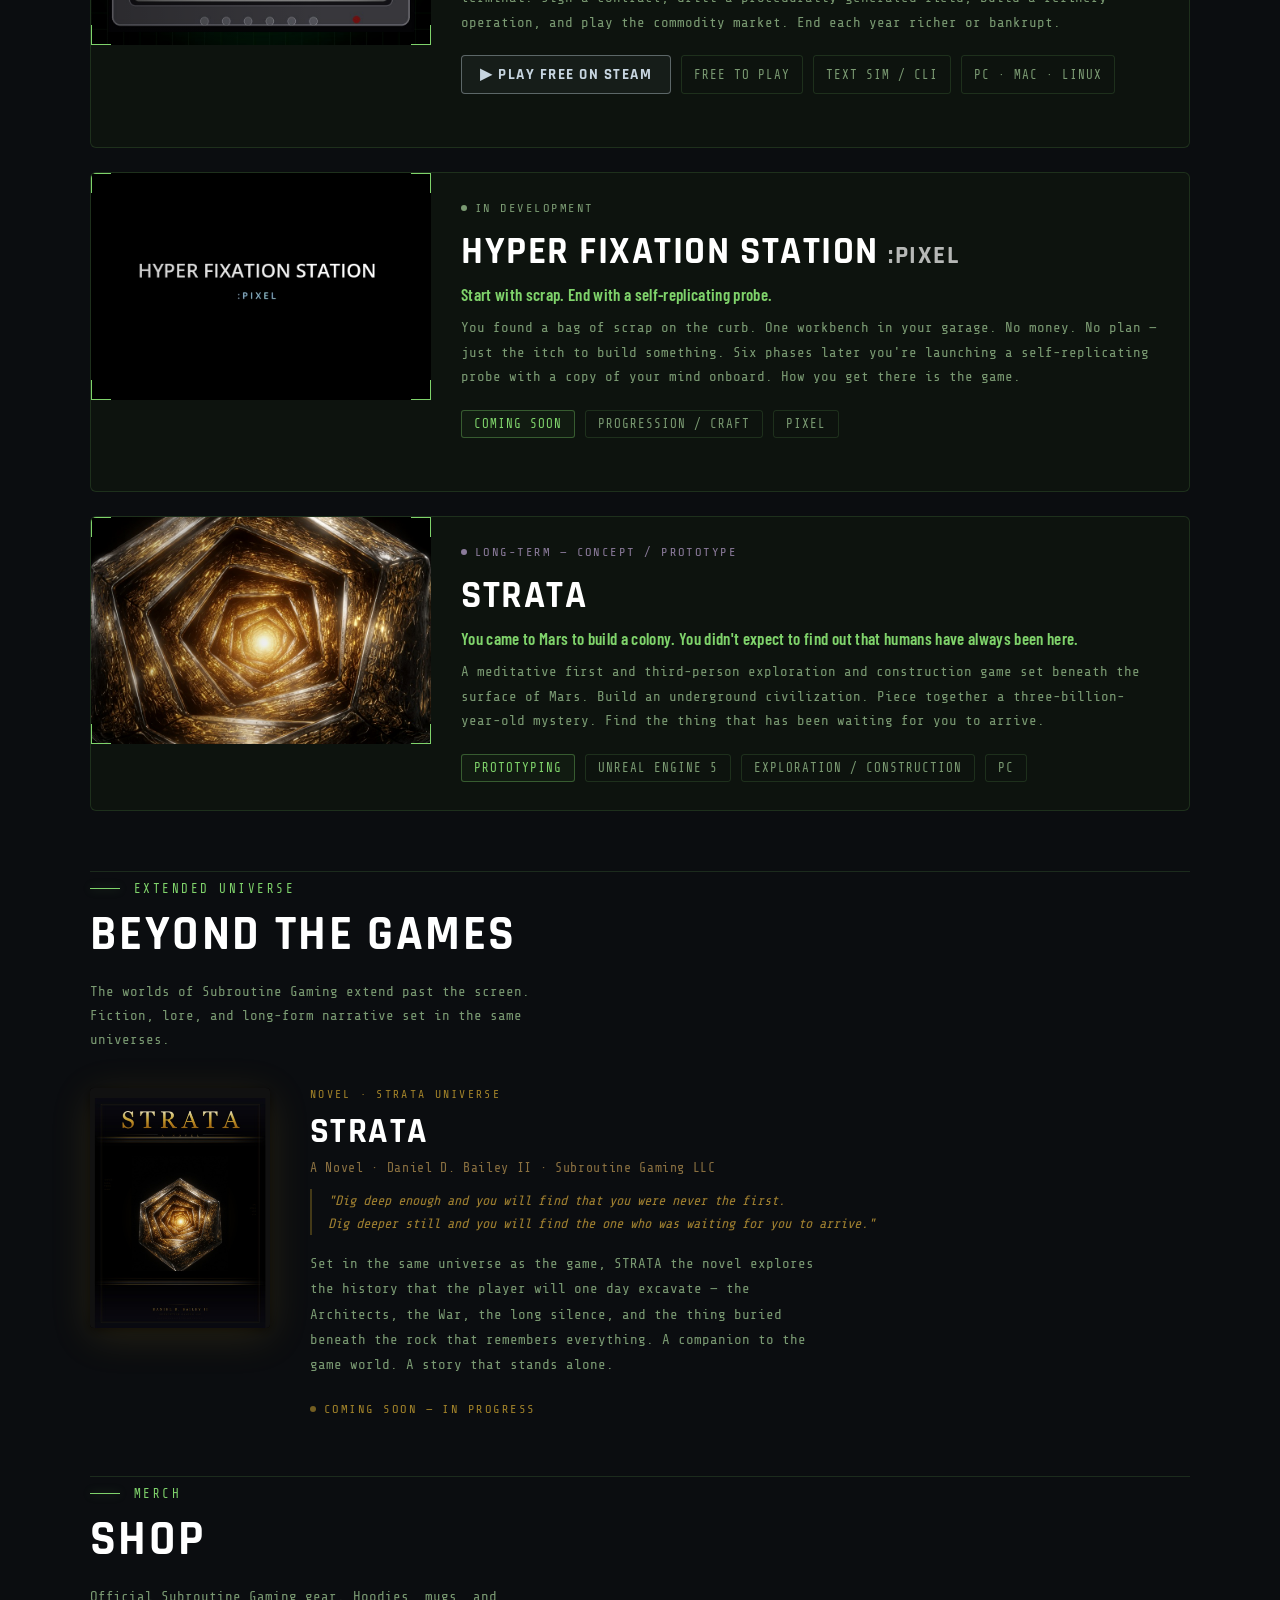
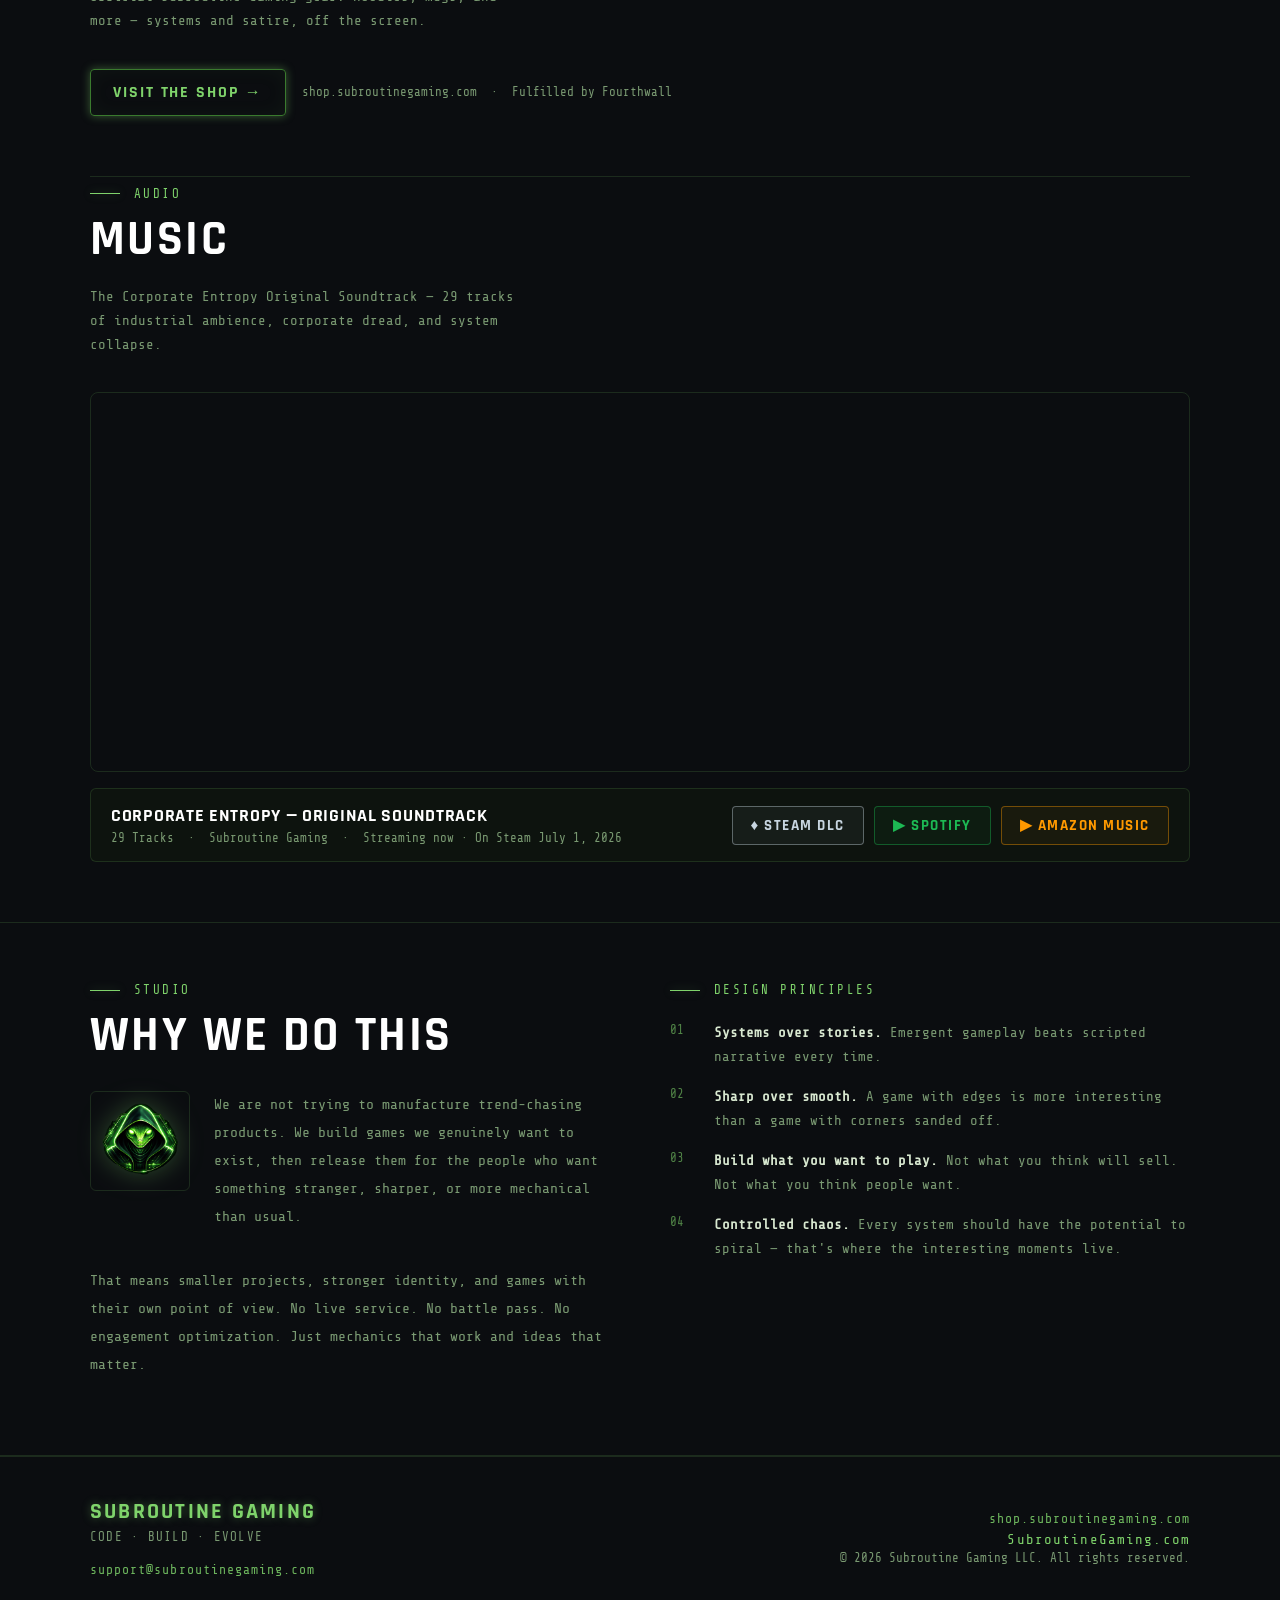
==== commit 276414b1: "Add files via upload Shop Fix" ====
--- a/index.html
+++ b/index.html
@@ -766,38 +766,13 @@
   <section class="shop-section section wrap" id="shop">
     <div class="section-label">Merch</div>
     <h2>Shop</h2>
-    <p class="section-meta">Small games. Sharp merch. Official Subroutine Gaming gear — systems and satire, off the screen.</p>
-
-    <div class="shop-grid">
-      <a class="shop-product" href="https://shop.subroutinegaming.com/products/subroutine-gaming-hoodie" target="_blank" rel="noopener noreferrer">
-        <img class="shop-product-img"
-             src="https://imgproxy.fourthwall.dev/5zpz5Wj3DZpVVeEwCmxbMHspIqBuv_vHlvjP4GM-jKs/w:1920/sm:1/enc/aMrZcWX2WRmjJSiv/w8RiX5VNeys2e-vb/batBeMzbAzQdroGg/AfIWhHjSY1jtMWf1/q3A_-H_8kmScgLK4/IRfUI3Ar0g4rWrh7/Osdr4yfmFj4lpqE0/BQLnu9punHS8p6Ar/1P_MhdNdBUkchr-k/xZ2VPhsO7Ud25Rmt/cILJ5t27QhxvdDTv/UcV8dps3XJguf16N/wrGsi5n__-1u-4IH/U7Zqyydm2MbMRbS1/Hq5e4Bl9XzE.jpg"
-             alt="Subroutine Gaming Hoodie"
-             loading="lazy"
-             onerror="this.style.background='#111';this.style.minHeight='200px';" />
-        <div class="shop-product-body">
-          <div class="shop-product-name">Subroutine Gaming Hoodie</div>
-          <div class="shop-product-price">$55.00</div>
-        </div>
-      </a>
-      <a class="shop-product" href="https://shop.subroutinegaming.com/products/subroutine-gaming-mug" target="_blank" rel="noopener noreferrer">
-        <img class="shop-product-img"
-             src="https://imgproxy.fourthwall.dev/yJOLBFrk0eAae9JQ2OvXD1zLqAY9CbLb2jJSxBxtsQ8/w:1920/sm:1/enc/efoFXrsn8B1EPojI/A_04Q-70BTGP-ePQ/gSzyga4wCMdH1Zwy/z8DzDv97GR6hfBUG/nPIiybswT-QI_IZP/yEADmmbfieZAK2XD/yzb7858k_zWYeYcr/ZVALHyoXOzQbZMhf/KeDW38_P7ZLr6b6p/rLRbYwEl-8wqogCM/DQmdDj4_qWVfm2LZ/jfZSdddf1yMJeBpR/NFqxJMegOFGqwhzW/EcWTof2URytMDqPy/mERYRgjmA7k.jpg"
-             alt="Subroutine Gaming Mug"
-             loading="lazy"
-             onerror="this.style.background='#111';this.style.minHeight='200px';" />
-        <div class="shop-product-body">
-          <div class="shop-product-name">Subroutine Gaming Mug</div>
-          <div class="shop-product-price">$14.99</div>
-        </div>
-      </a>
-    </div>
-
+    <p class="section-meta">Official Subroutine Gaming gear. Hoodies, mugs, and more — systems and satire, off the screen.</p>
     <div class="shop-cta">
       <a class="btn btn-primary" href="https://shop.subroutinegaming.com/" target="_blank" rel="noopener noreferrer">Visit the Shop →</a>
-      <span class="shop-cta-note">Official gear · Fulfilled by Fourthwall</span>
+      <span class="shop-cta-note">shop.subroutinegaming.com &nbsp;·&nbsp; Fulfilled by Fourthwall</span>
     </div>
   </section>
+
 
   <section class="soundtrack-section section wrap" id="music">
     <div class="section-label">Audio</div>
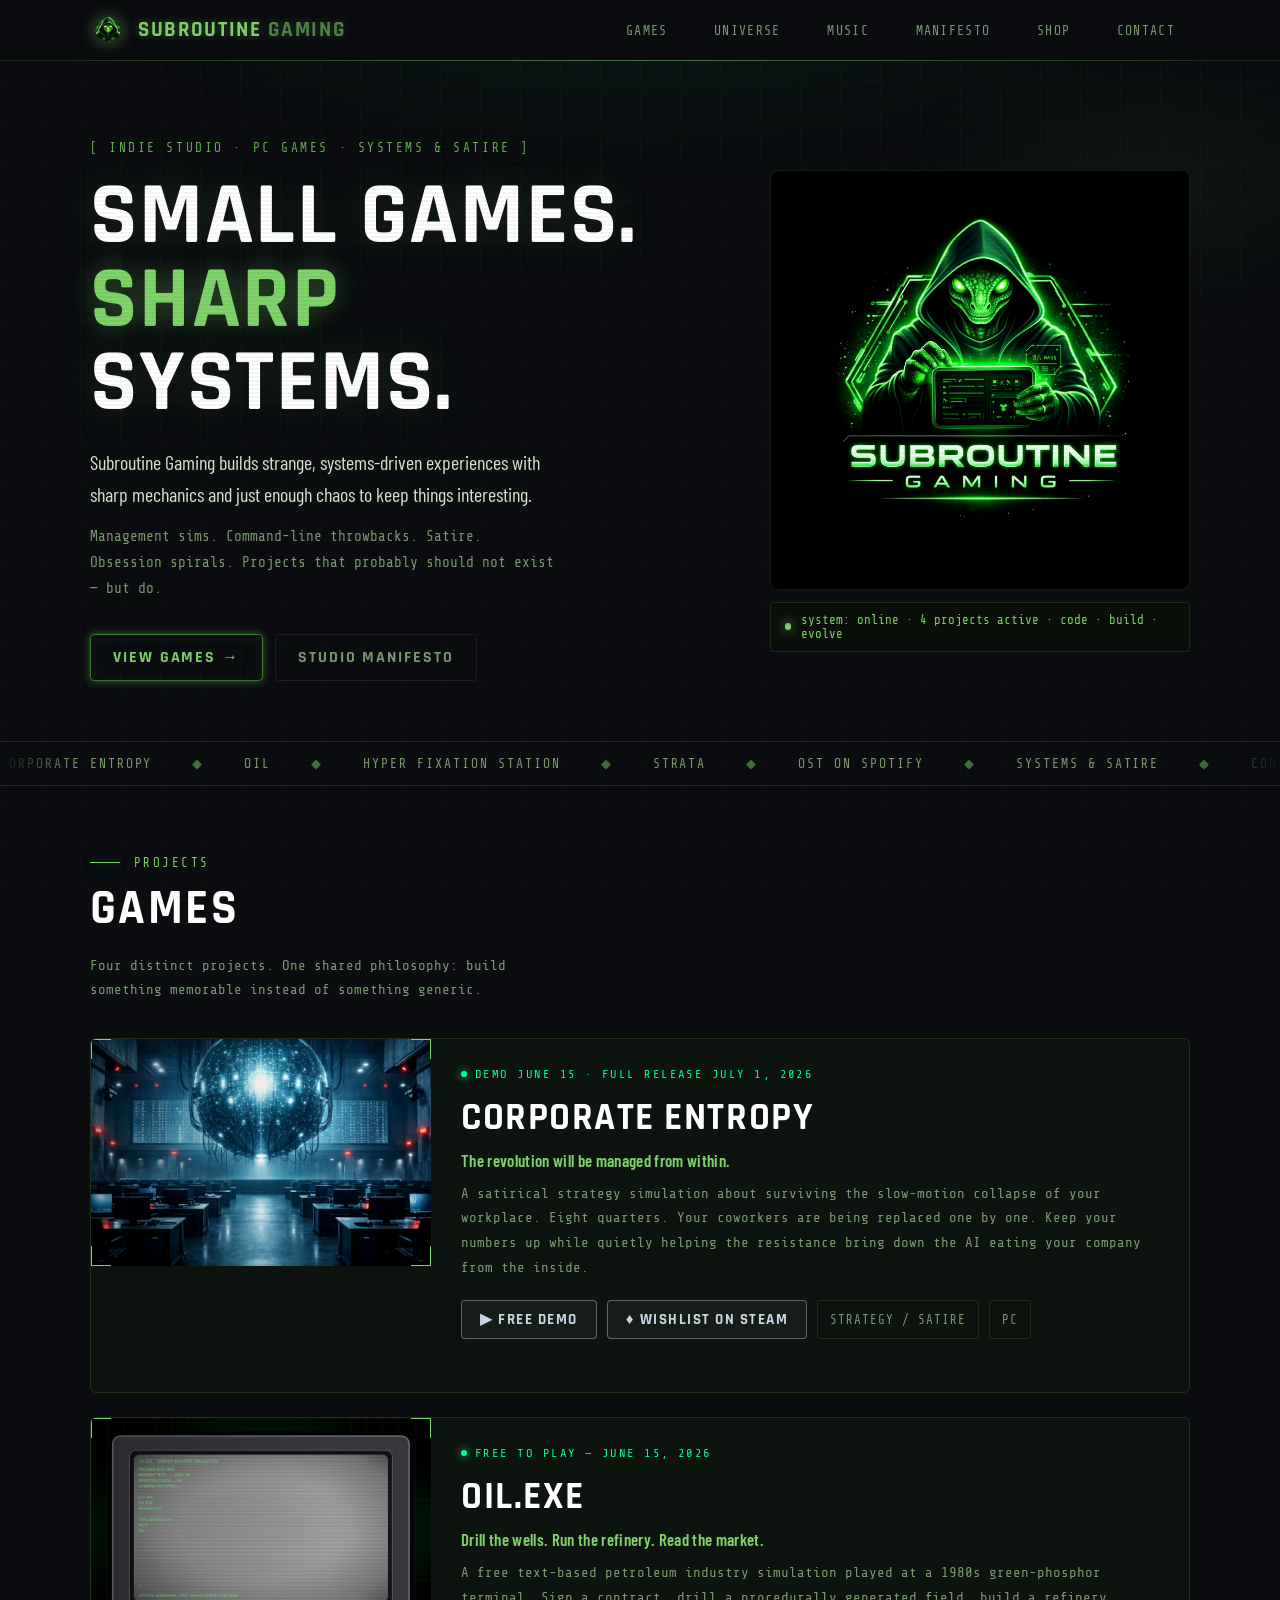
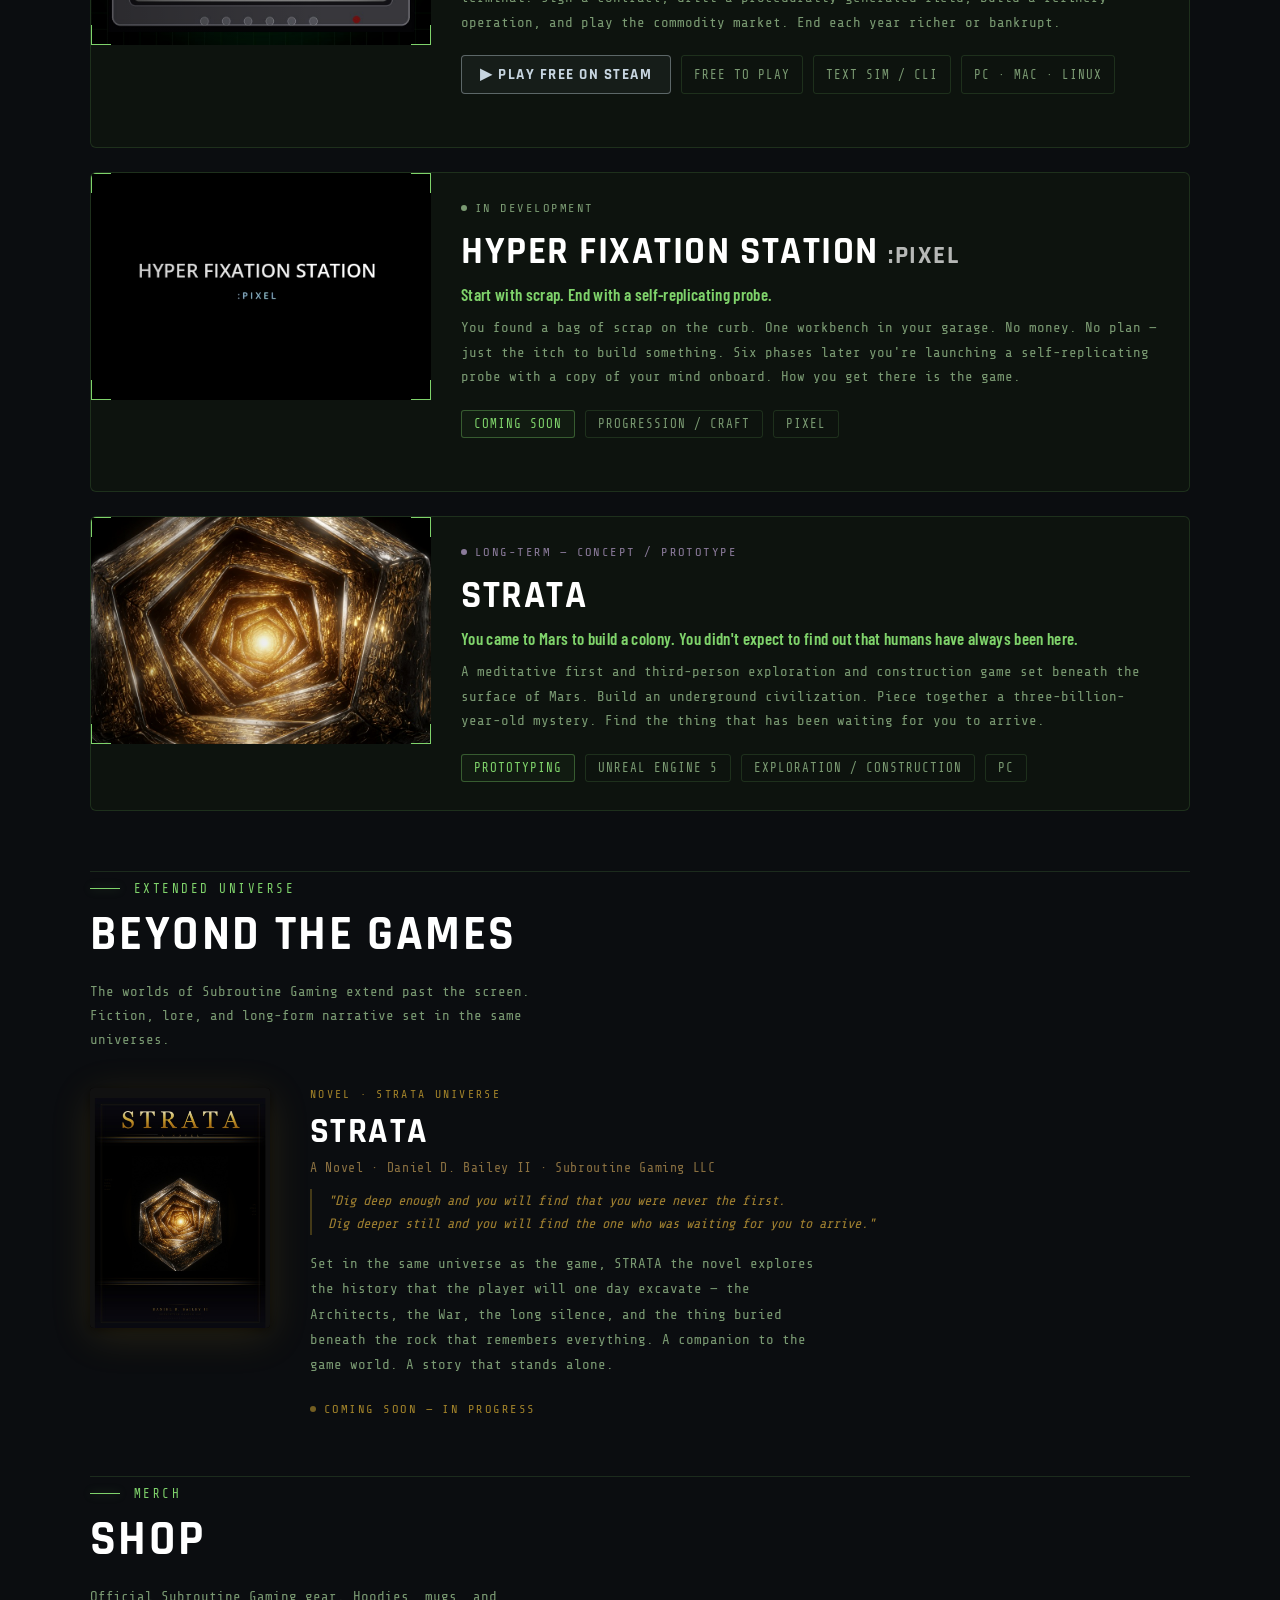
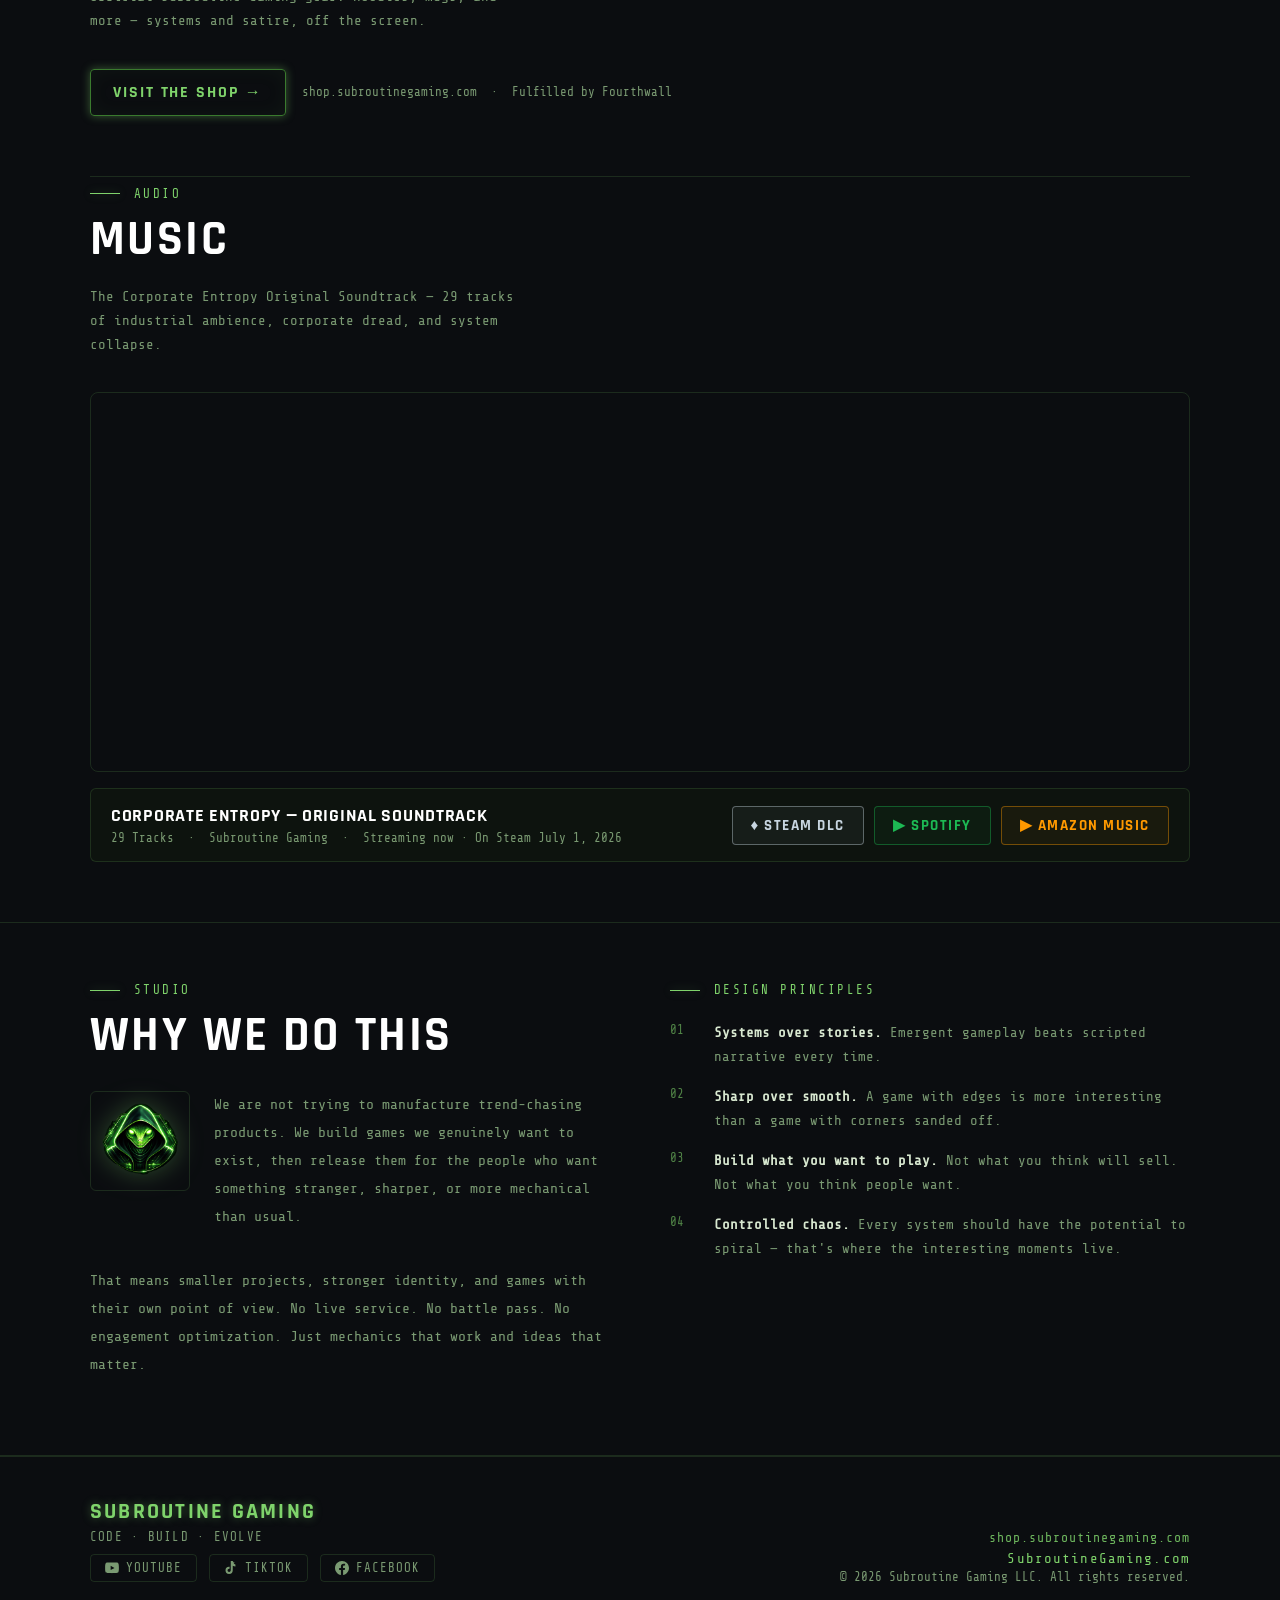
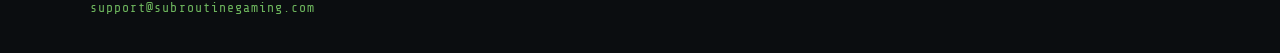
==== commit 592473b3: "Add files via upload adding social media links" ====
--- a/index.html
+++ b/index.html
@@ -528,6 +528,45 @@
     @media (max-width: 600px) {
       h1 { font-size: 2.8rem; }
       .hero { padding: 50px 0 40px; }
+    }
+
+    /* SOCIAL LINKS */
+    .social-links {
+      display: flex;
+      gap: 12px;
+      align-items: center;
+      flex-wrap: wrap;
+      margin-top: 10px;
+    }
+
+    .social-link {
+      display: inline-flex;
+      align-items: center;
+      gap: 7px;
+      padding: 6px 14px;
+      border-radius: var(--radius);
+      font-family: var(--font-mono);
+      font-size: 0.78rem;
+      letter-spacing: 0.08em;
+      text-transform: uppercase;
+      border: 1px solid var(--border);
+      color: var(--text-dim);
+      text-decoration: none;
+      transition: all 0.2s;
+    }
+
+    .social-link:hover {
+      color: var(--neon);
+      border-color: var(--border-bright);
+      background: rgba(127,211,107,0.04);
+      transform: translateY(-1px);
+    }
+
+    .social-link svg {
+      width: 14px;
+      height: 14px;
+      fill: currentColor;
+      flex-shrink: 0;
     }
   </style>
 </head>
@@ -859,6 +898,17 @@
         <div>
           <div class="footer-brand">Subroutine Gaming</div>
           <div class="footer-tagline">Code · Build · Evolve</div>
+        <div class="social-links">
+          <a class="social-link" href="https://www.youtube.com/@SubroutineGaming" target="_blank" rel="noopener noreferrer">
+            <svg viewBox="0 0 24 24"><path d="M23.5 6.2s-.3-1.9-1.1-2.7c-1-.7-2.2-.7-2.7-.8C16.8 2.5 12 2.5 12 2.5s-4.8 0-7.7.2c-.5.1-1.7.1-2.7.8C.8 4.3.5 6.2.5 6.2S.2 8.4.2 10.6v2.1c0 2.2.3 4.4.3 4.4s.3 1.9 1.1 2.7c1 .7 2.4.7 3 .8C6.6 20.8 12 20.8 12 20.8s4.8 0 7.7-.2c.5-.1 1.7-.1 2.7-.8.8-.8 1.1-2.7 1.1-2.7s.3-2.2.3-4.4v-2.1c0-2.2-.3-4.4-.3-4.4zM9.7 15.5V8l6.6 3.8-6.6 3.7z"/></svg> YouTube
+          </a>
+          <a class="social-link" href="https://www.tiktok.com/@subroutinegaming" target="_blank" rel="noopener noreferrer">
+            <svg viewBox="0 0 24 24"><path d="M19.6 3.3A4.7 4.7 0 0 1 15 0h-3.4v16.4a2.8 2.8 0 0 1-2.8 2.4 2.8 2.8 0 0 1-2.8-2.8 2.8 2.8 0 0 1 2.8-2.8c.3 0 .5 0 .8.1V9.8a6.2 6.2 0 0 0-.8-.1 6.2 6.2 0 0 0-6.2 6.2 6.2 6.2 0 0 0 6.2 6.2 6.2 6.2 0 0 0 6.2-6.2V8.2a8 8 0 0 0 4.6 1.4V6.2a4.7 4.7 0 0 1-3-2.9z"/></svg> TikTok
+          </a>
+          <a class="social-link" href="https://www.facebook.com/61590420491257/" target="_blank" rel="noopener noreferrer">
+            <svg viewBox="0 0 24 24"><path d="M24 12.1C24 5.4 18.6 0 12 0S0 5.4 0 12.1C0 18.1 4.4 23.1 10.1 24v-8.4H7.1v-3.5h3V9.4c0-3 1.8-4.7 4.5-4.7 1.3 0 2.7.2 2.7.2v3h-1.5c-1.5 0-2 .9-2 1.9v2.3h3.4l-.5 3.5h-2.8V24C19.6 23.1 24 18.1 24 12.1z"/></svg> Facebook
+          </a>
+        </div>
           <div style="margin-top:12px;">
             <a href="mailto:support@subroutinegaming.com"
                style="font-family:var(--font-mono); font-size:0.82rem; color:var(--neon); letter-spacing:0.08em; text-decoration:none; opacity:0.85; transition:opacity 0.2s;"
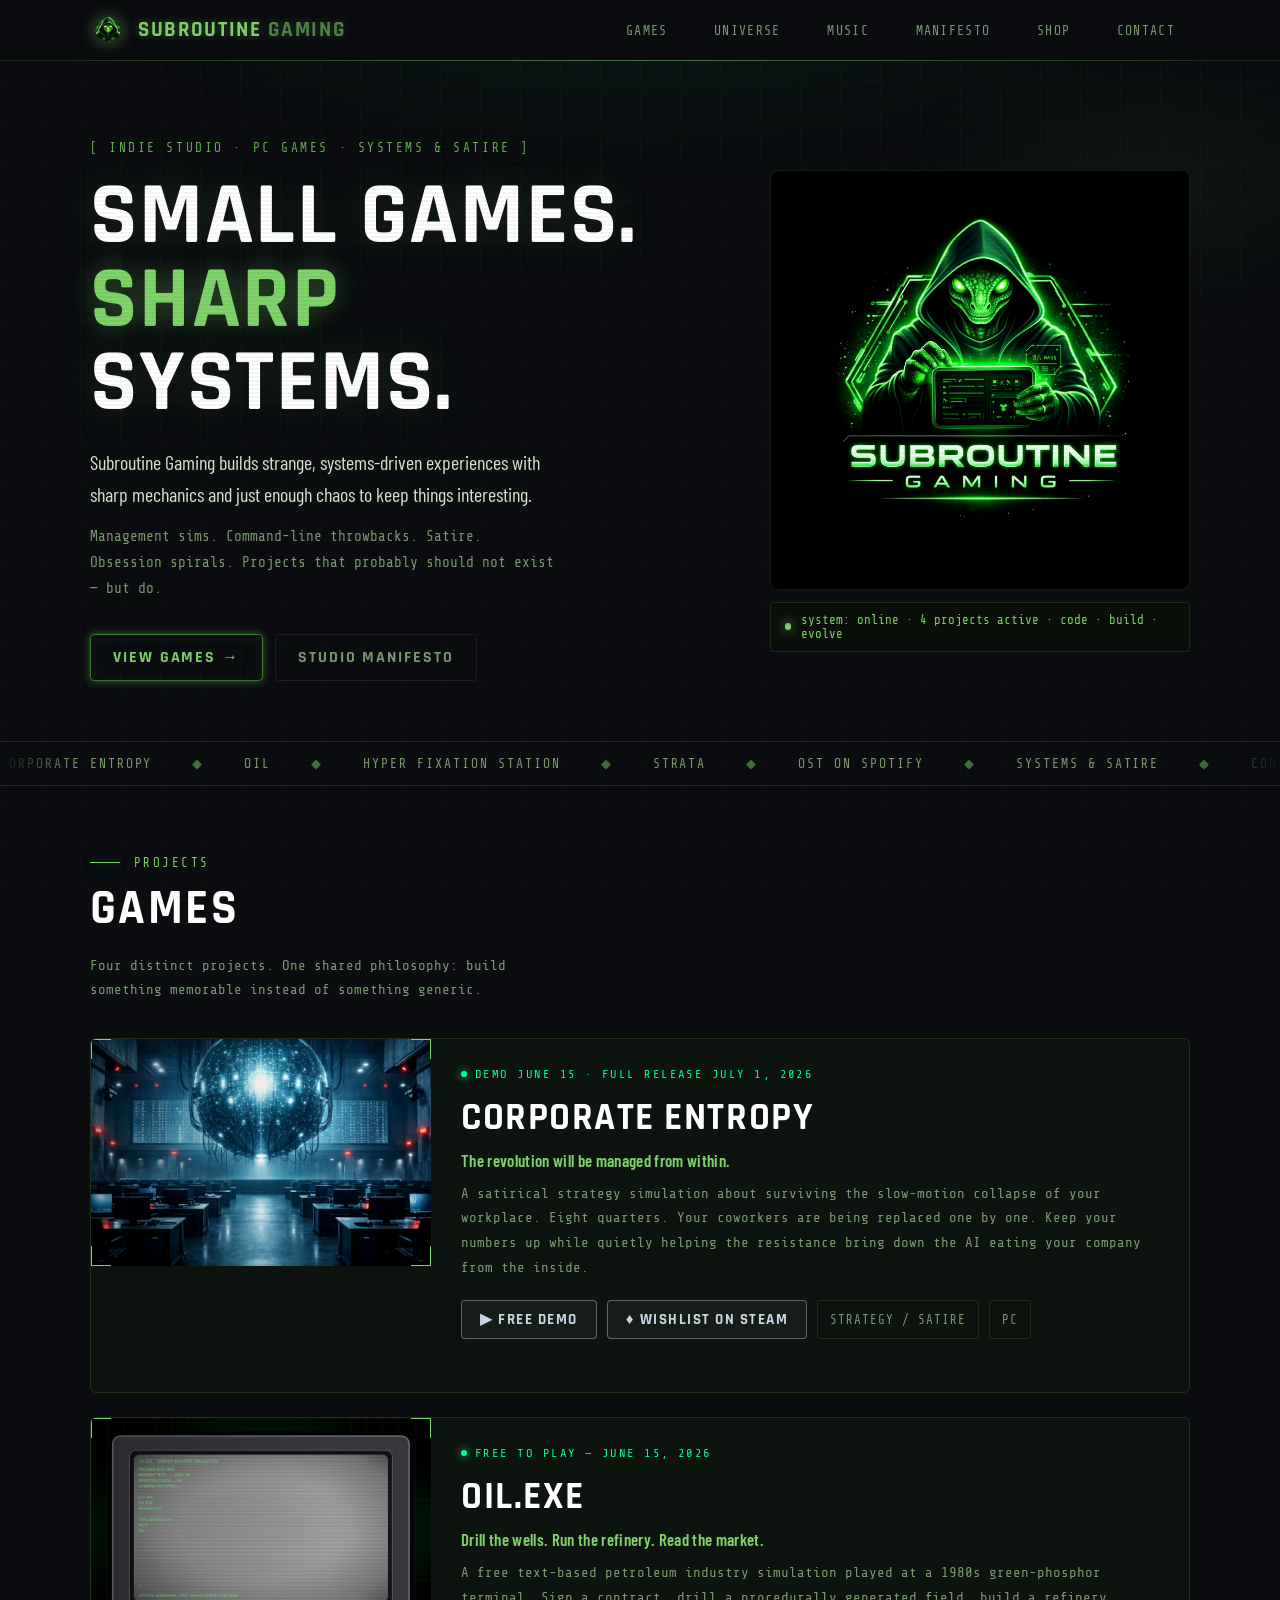
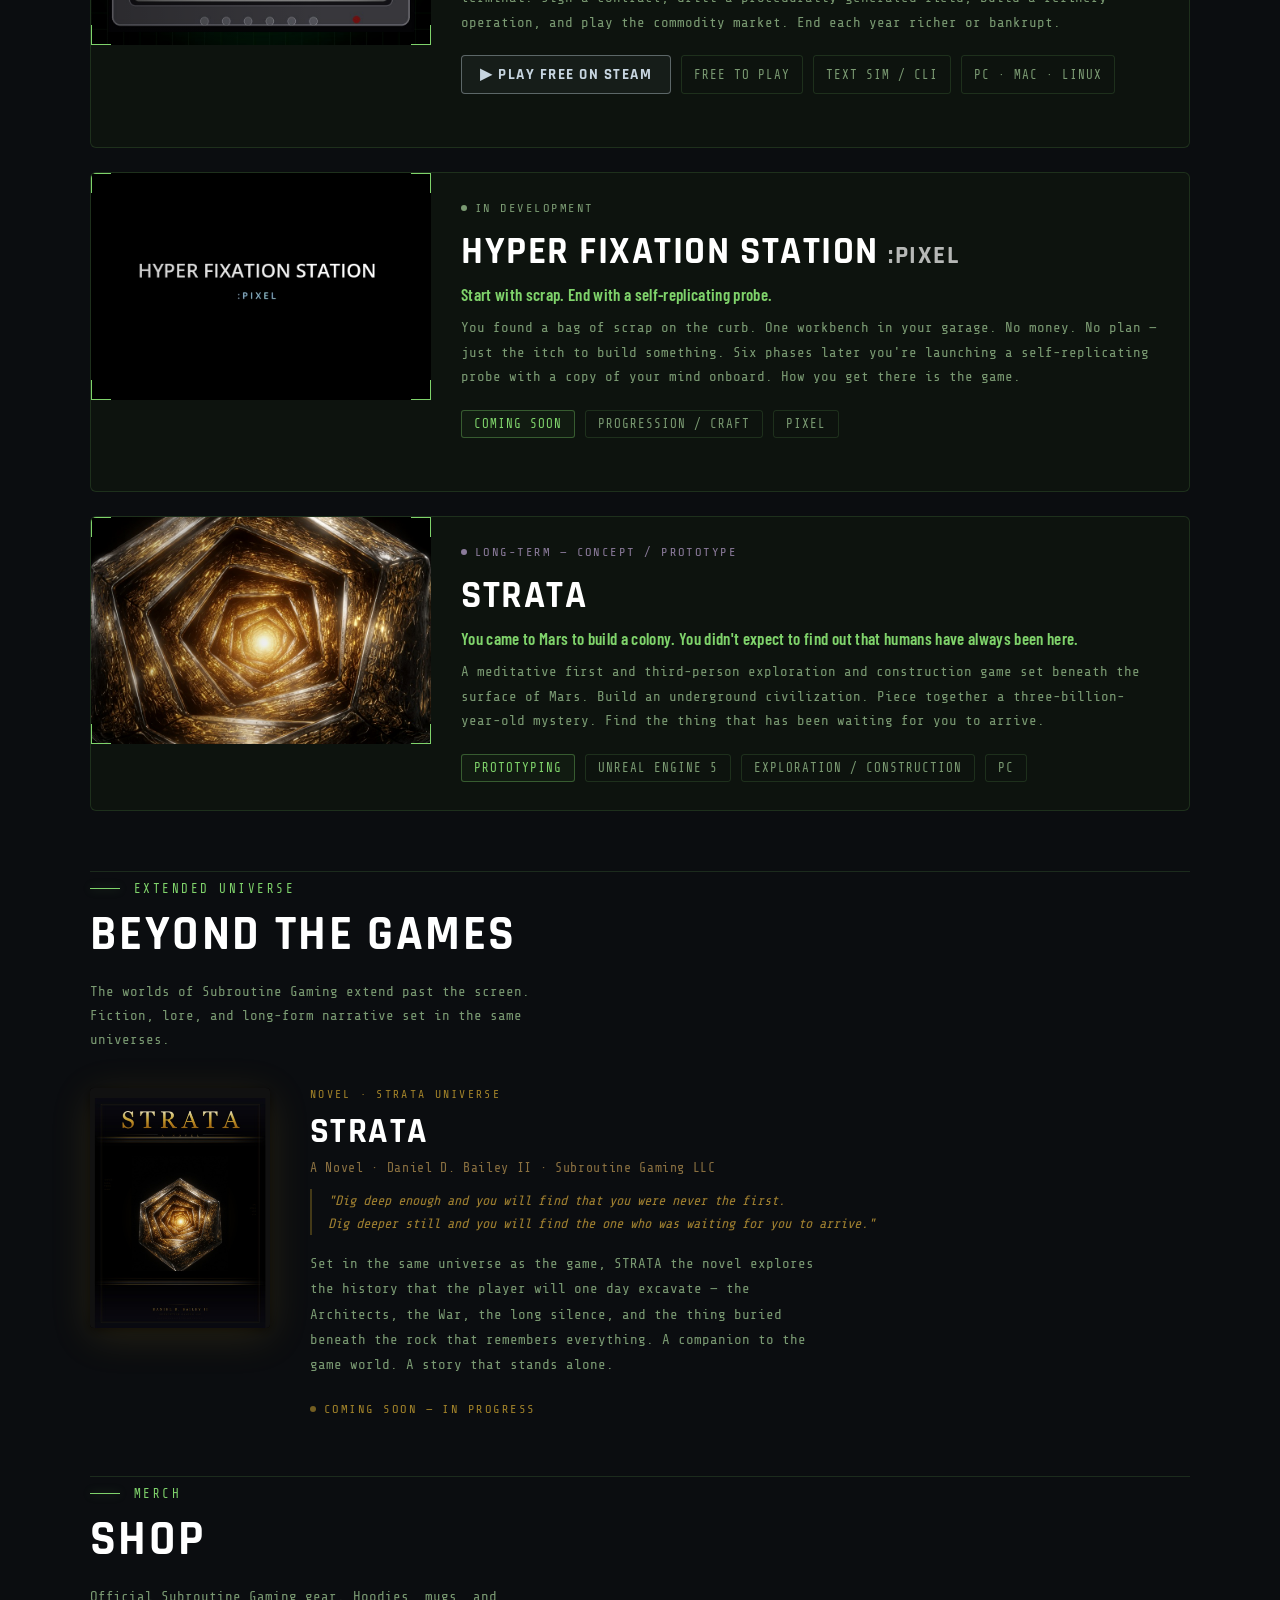
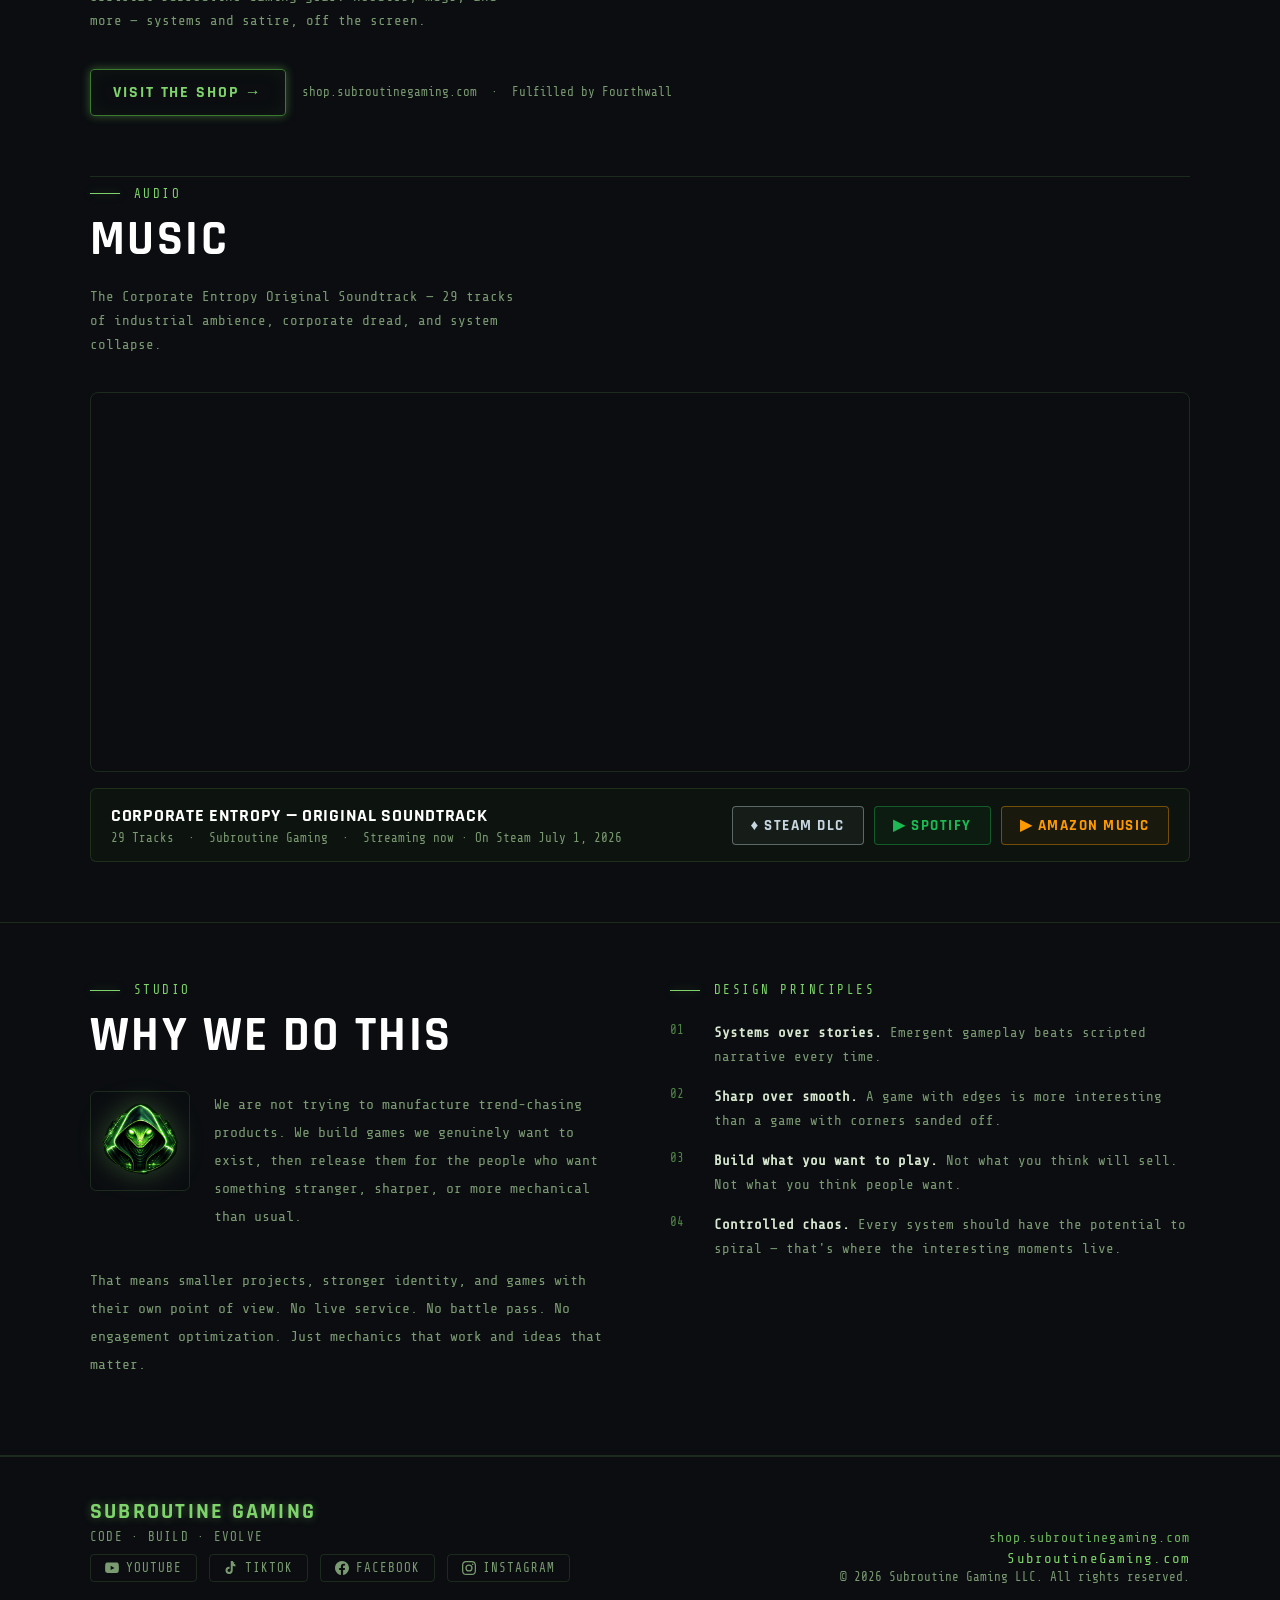
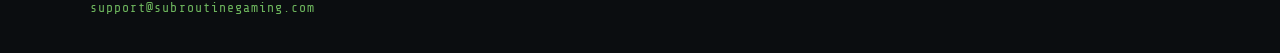
==== commit 24eda015: "Add files via upload adding Instagram." ====
--- a/index.html
+++ b/index.html
@@ -908,6 +908,9 @@
           <a class="social-link" href="https://www.facebook.com/61590420491257/" target="_blank" rel="noopener noreferrer">
             <svg viewBox="0 0 24 24"><path d="M24 12.1C24 5.4 18.6 0 12 0S0 5.4 0 12.1C0 18.1 4.4 23.1 10.1 24v-8.4H7.1v-3.5h3V9.4c0-3 1.8-4.7 4.5-4.7 1.3 0 2.7.2 2.7.2v3h-1.5c-1.5 0-2 .9-2 1.9v2.3h3.4l-.5 3.5h-2.8V24C19.6 23.1 24 18.1 24 12.1z"/></svg> Facebook
           </a>
+                    <a class="social-link" href="https://www.instagram.com/subroutinegaming/" target="_blank" rel="noopener noreferrer">
+            <svg viewBox="0 0 24 24"><path d="M12 2.2c3.2 0 3.6 0 4.9.1 3.3.1 4.8 1.7 4.9 4.9.1 1.3.1 1.7.1 4.9s0 3.6-.1 4.9c-.1 3.2-1.6 4.8-4.9 4.9-1.3.1-1.7.1-4.9.1s-3.6 0-4.9-.1c-3.3-.1-4.8-1.7-4.9-4.9C2.2 15.6 2.2 15.2 2.2 12s0-3.6.1-4.9C2.4 3.8 3.9 2.3 7.1 2.3 8.4 2.2 8.8 2.2 12 2.2zm0-2.2C8.7 0 8.3 0 7 .1 2.7.3.3 2.7.1 7 0 8.3 0 8.7 0 12s0 3.7.1 5c.2 4.3 2.6 6.7 6.9 6.9 1.3.1 1.7.1 5 .1s3.7 0 5-.1c4.3-.2 6.7-2.6 6.9-6.9.1-1.3.1-1.7.1-5s0-3.7-.1-5C23.7 2.7 21.3.3 17 .1 15.7 0 15.3 0 12 0zm0 5.8a6.2 6.2 0 1 0 0 12.4 6.2 6.2 0 0 0 0-12.4zm0 10.2a4 4 0 1 1 0-8 4 4 0 0 1 0 8zm6.4-11.8a1.4 1.4 0 1 0 0 2.8 1.4 1.4 0 0 0 0-2.8z"/></svg> Instagram
+          </a>
         </div>
           <div style="margin-top:12px;">
             <a href="mailto:support@subroutinegaming.com"
